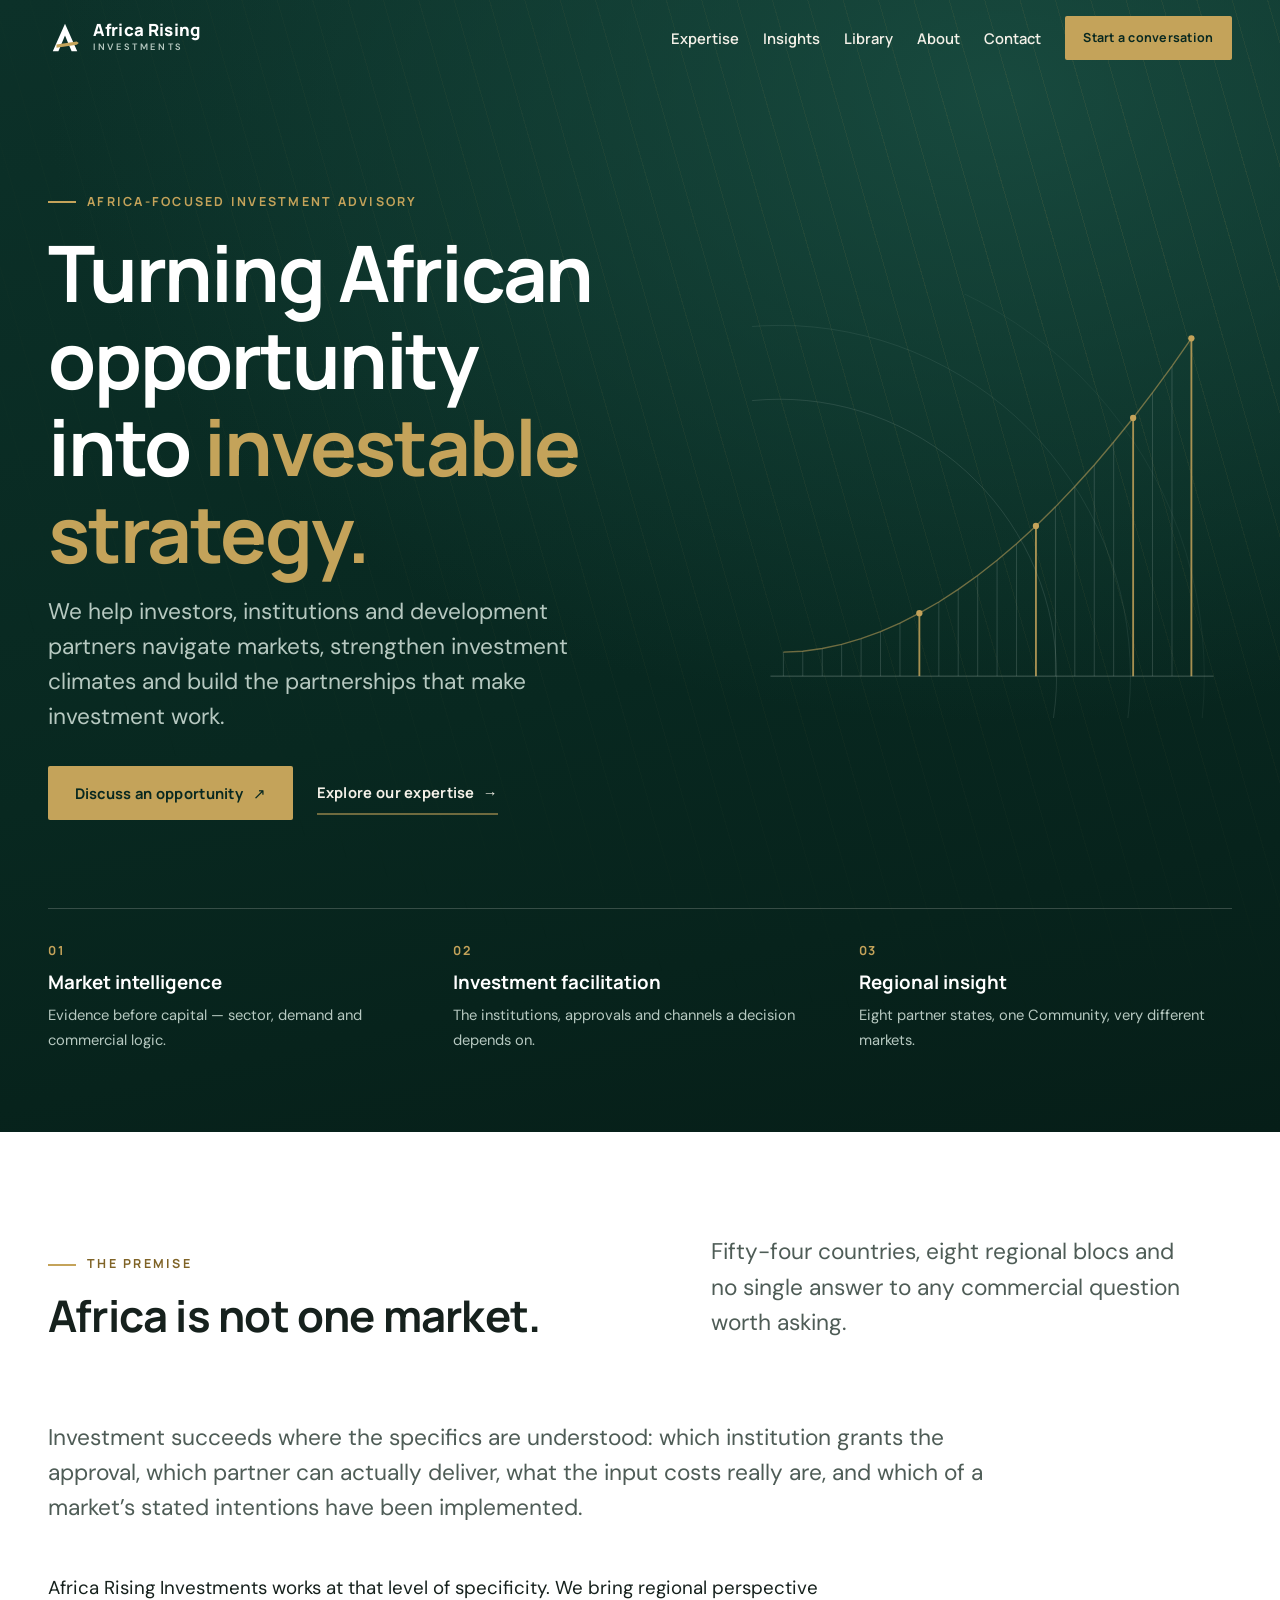
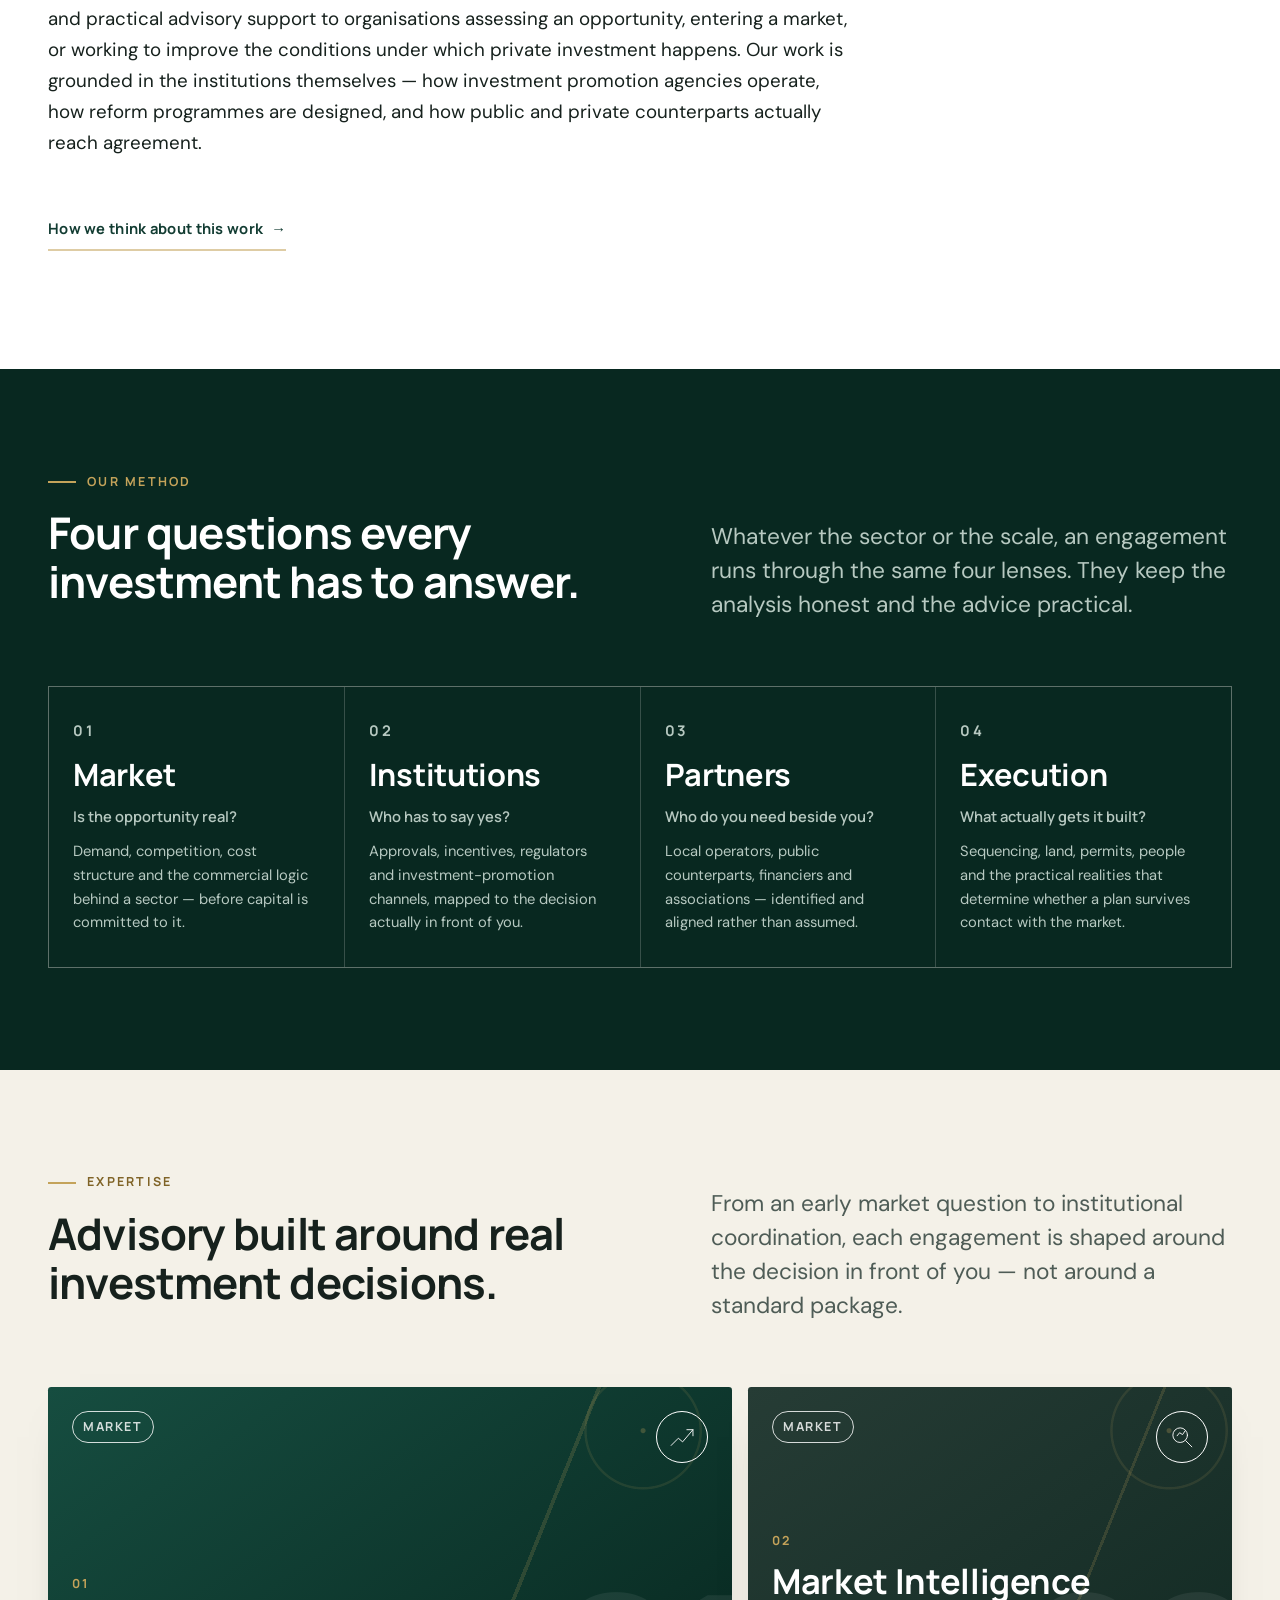
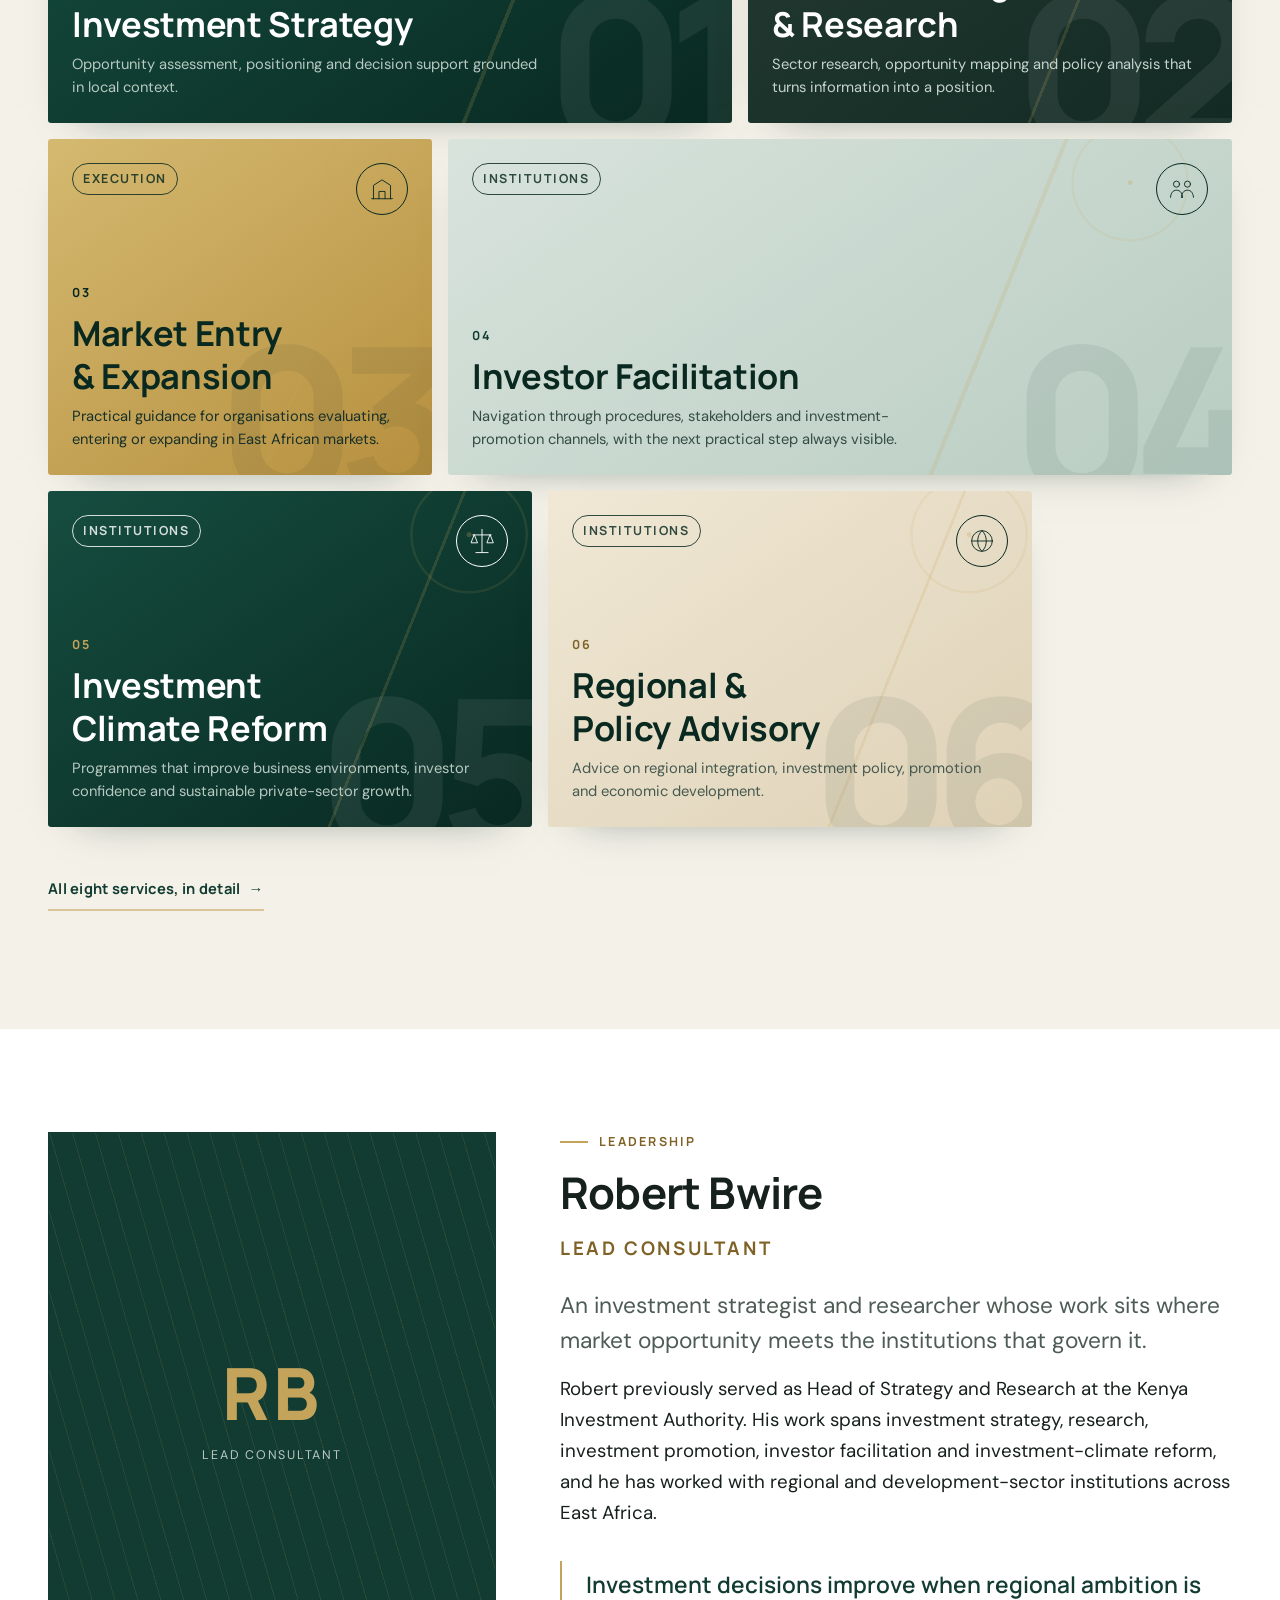
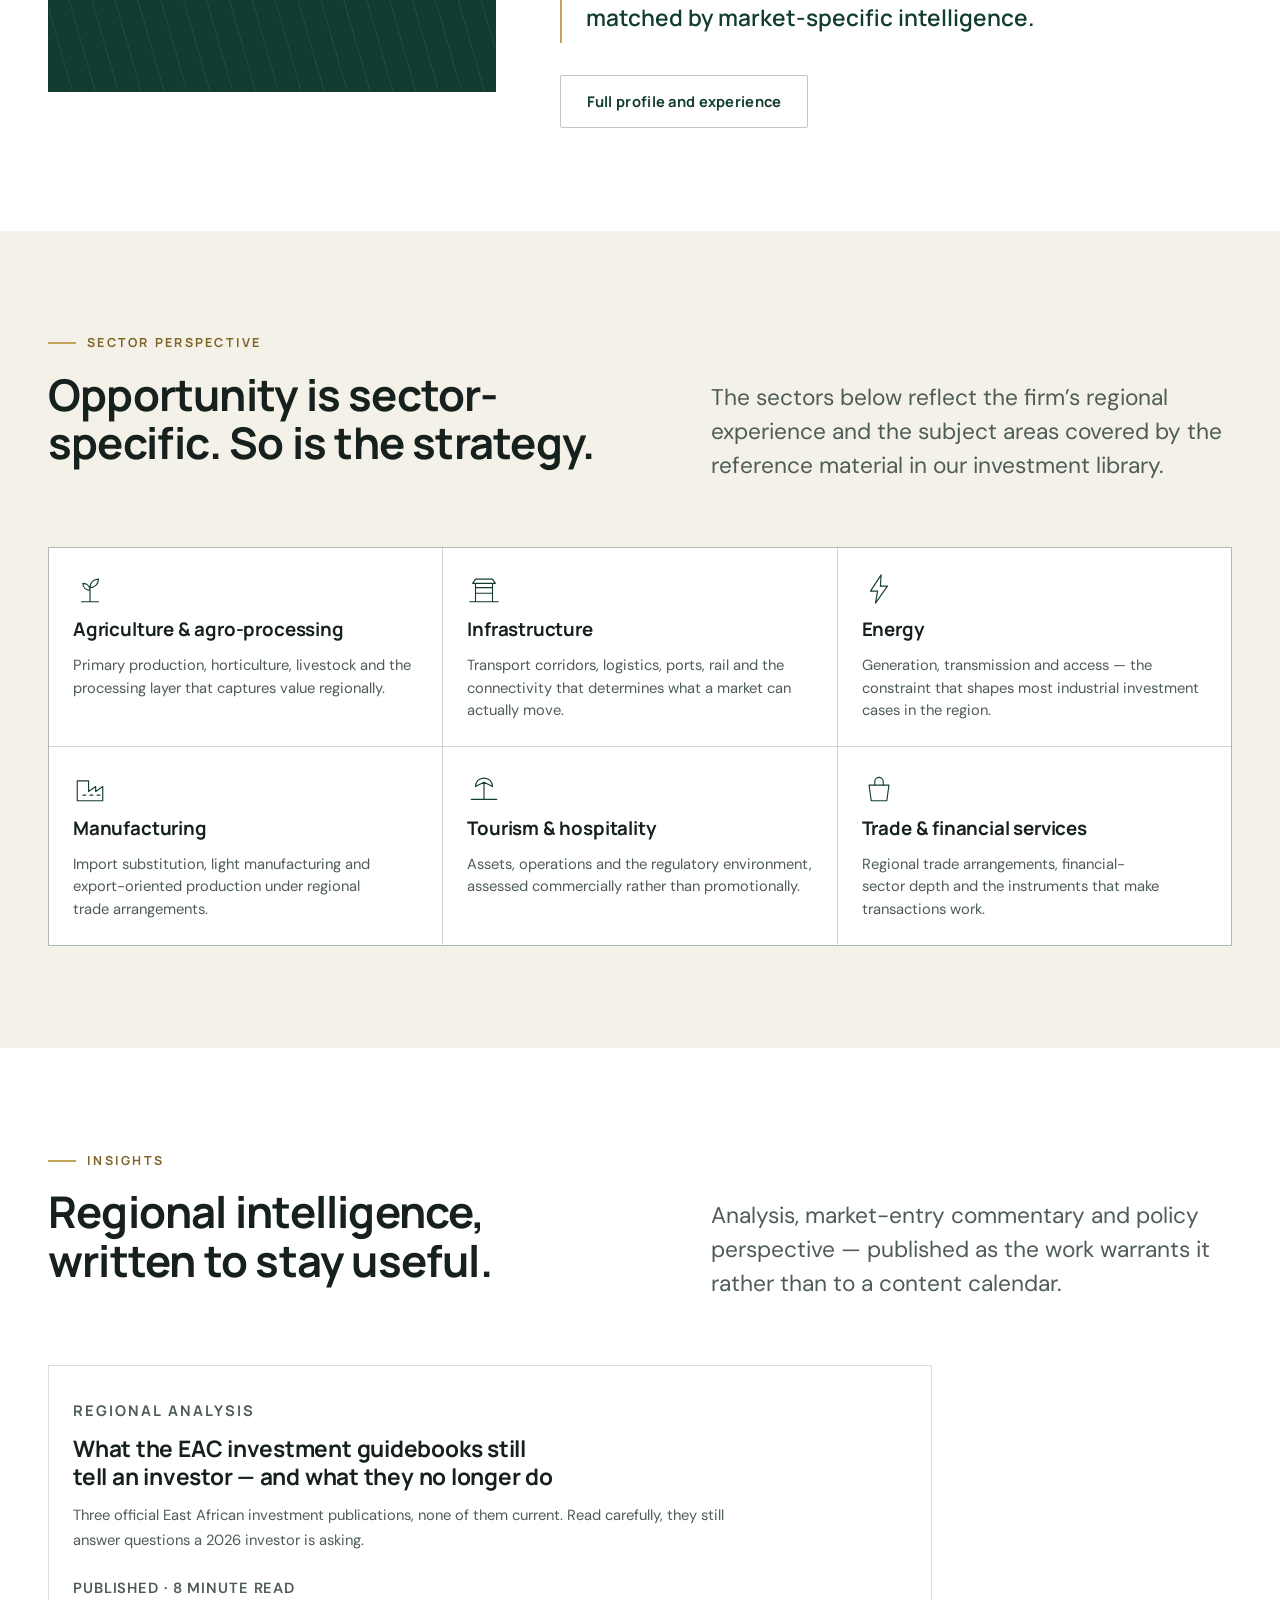
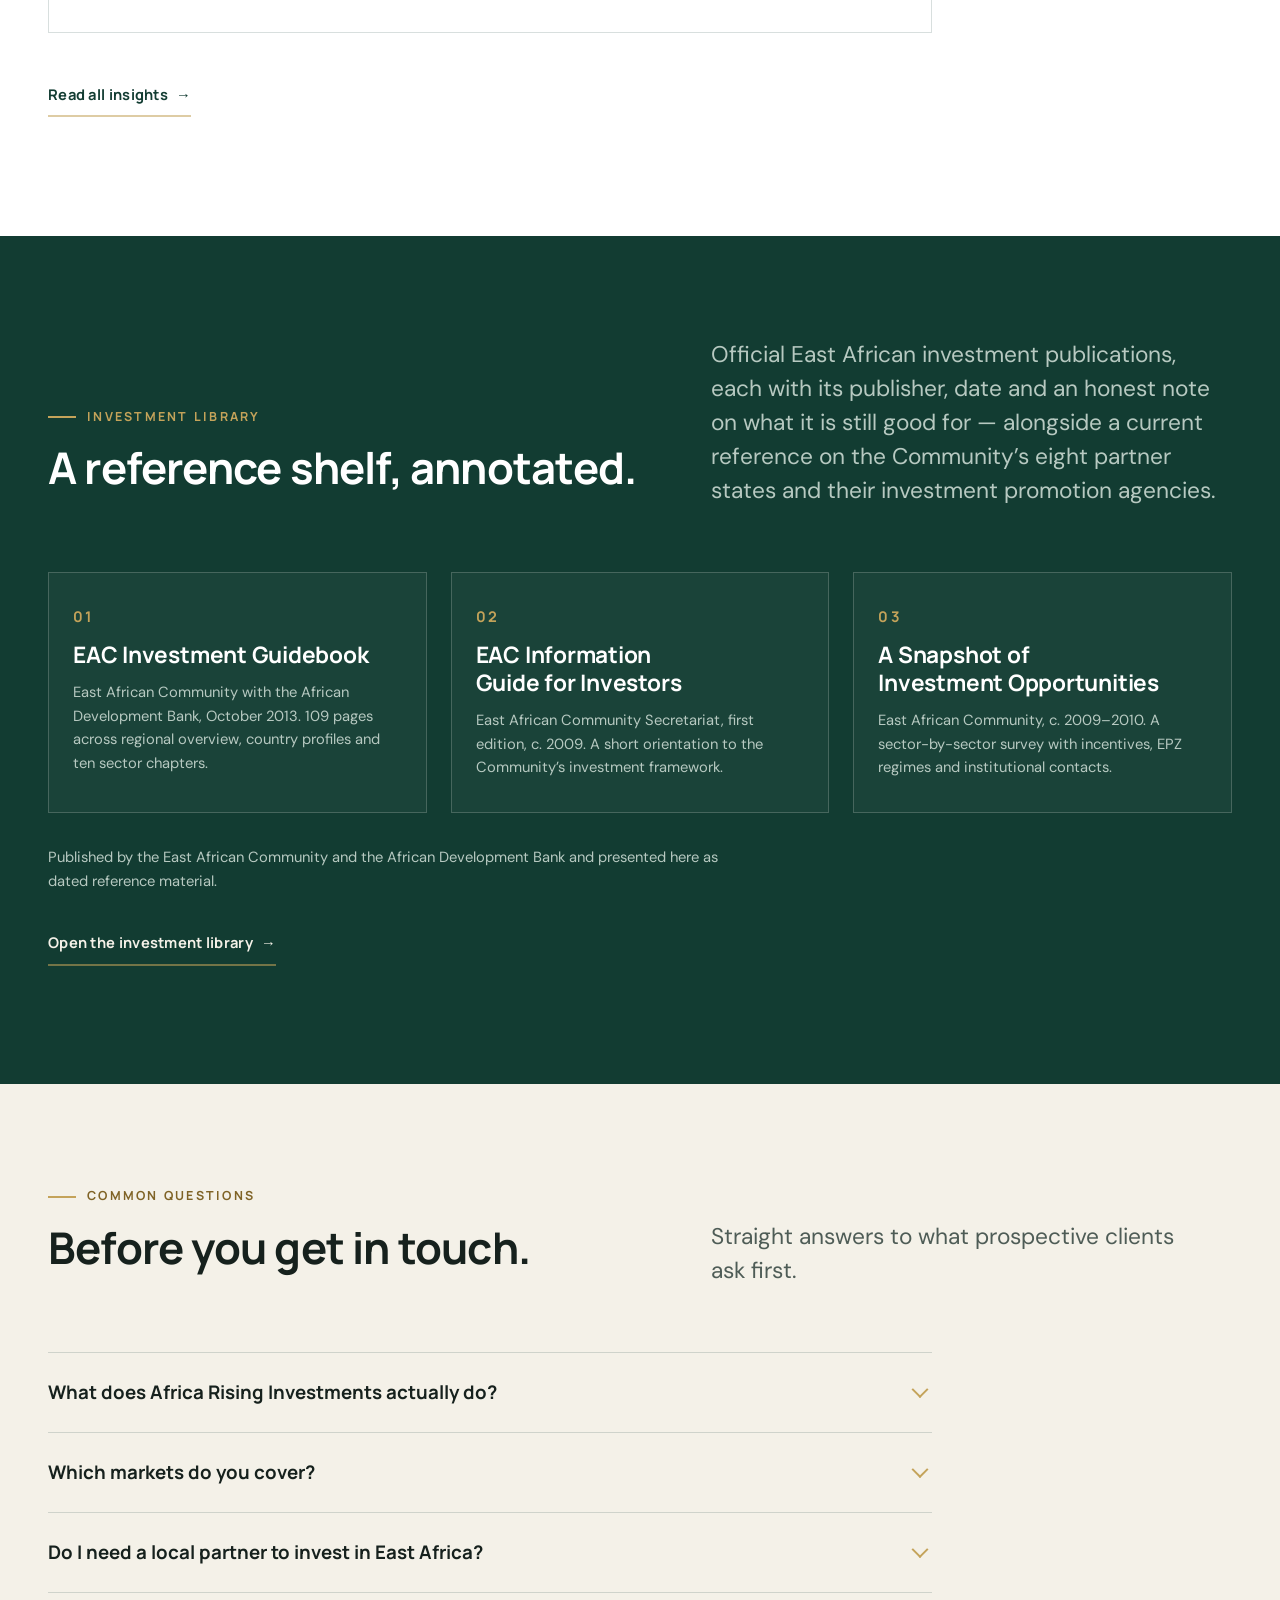
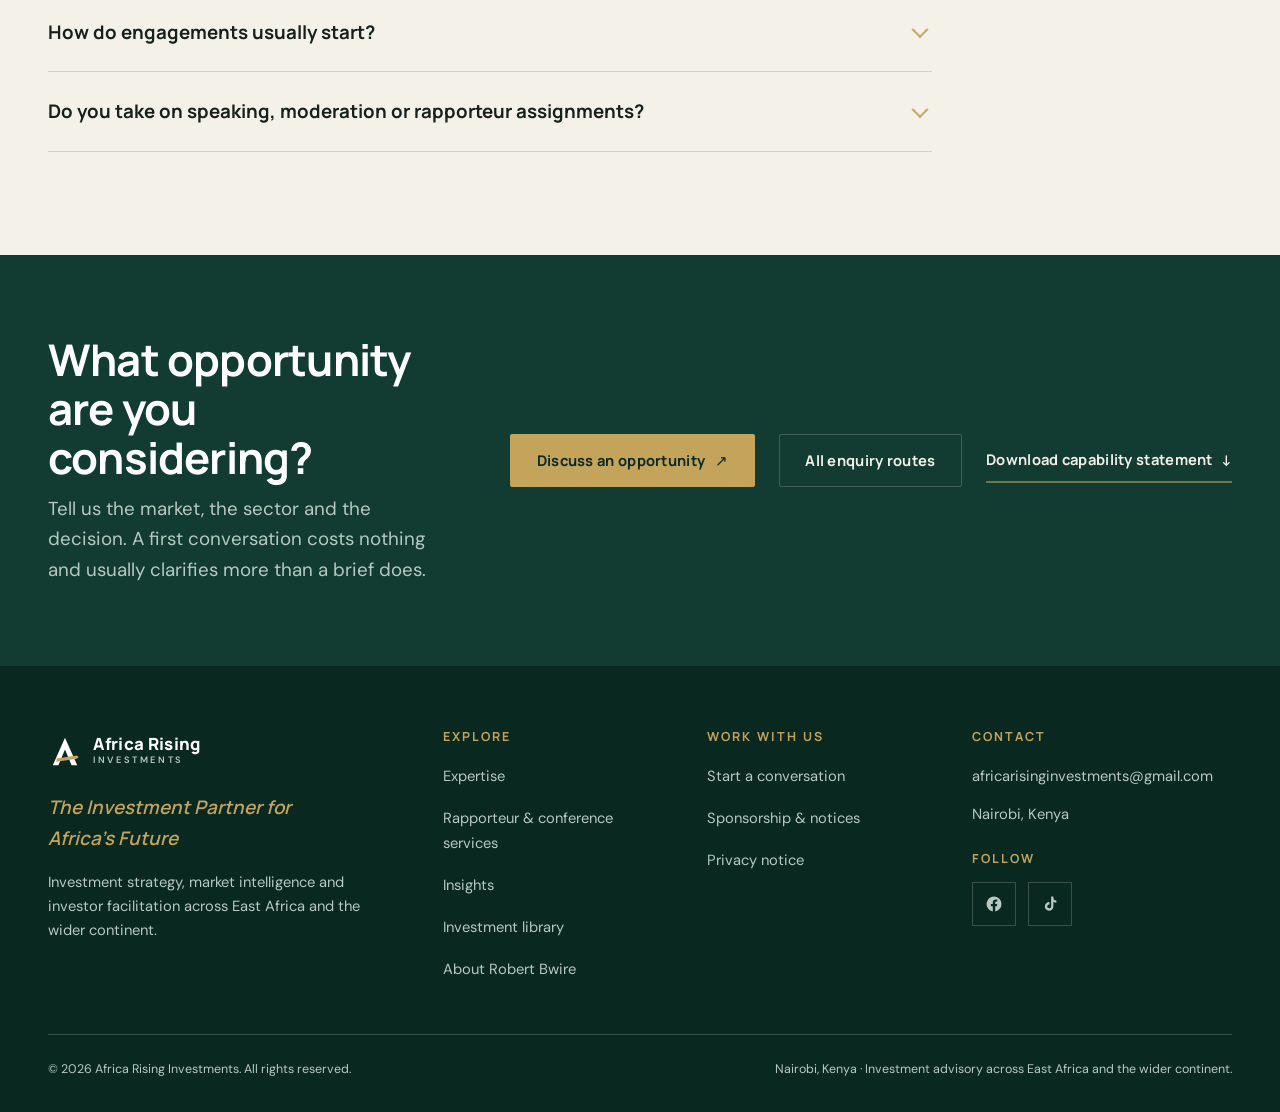
==== index.html @ 9e3f481f "Launch official site and redesign advisory section" ====
<!doctype html>
<html lang="en">
<head>
<meta charset="utf-8">
<meta name="viewport" content="width=device-width, initial-scale=1">
<title>Africa Rising Investments | Investment Advisory for African Markets</title>
<meta name="description" content="Africa-focused investment advisory. Investment strategy, market intelligence, market entry, investor facilitation and investment-climate reform across East Africa. Led by Robert Bwire.">
<meta name="theme-color" content="#082820">
<link rel="canonical" href="https://africarisingwebsite.github.io/Africarisingdesign/">
<meta property="og:site_name" content="Africa Rising Investments">
<meta property="og:type" content="website">
<meta property="og:title" content="Africa Rising Investments | Investment Advisory for African Markets">
<meta property="og:description" content="Africa-focused investment advisory. Investment strategy, market intelligence, market entry, investor facilitation and investment-climate reform across East Africa. Led by Robert Bwire.">
<meta property="og:url" content="https://africarisingwebsite.github.io/Africarisingdesign/">
<meta property="og:image" content="https://africarisingwebsite.github.io/Africarisingdesign/assets/img/og-share.png">
<meta property="og:image:width" content="1200">
<meta property="og:image:height" content="630">
<meta name="twitter:card" content="summary_large_image">
<link rel="icon" href="assets/logo/favicon.svg" type="image/svg+xml">
<link rel="apple-touch-icon" href="assets/img/apple-touch-icon.png">
<link rel="manifest" href="site.webmanifest">
<link rel="preload" as="font" type="font/woff2" href="assets/fonts/manrope-latin-800-normal.woff2" crossorigin>
<link rel="preload" as="font" type="font/woff2" href="assets/fonts/dm-sans-latin-400-normal.woff2" crossorigin>
<link rel="stylesheet" href="assets/css/fonts.css">
<link rel="stylesheet" href="assets/css/styles.css">
<script>document.documentElement.classList.add('js');</script>
<noscript><style>
/* Without JS the toggle cannot open the panel, so the nav becomes a plain list. */
@media (max-width:60em){
 .menu-toggle{display:none!important}
 .site-nav{position:static;width:auto;transform:none;visibility:visible;flex-direction:row;
  flex-wrap:wrap;justify-content:flex-start;gap:.5rem 1.25rem;padding:0 0 .75rem;background:none;overflow:visible}
 .site-nav__link{font-size:var(--step--1);padding-block:.5rem;border-bottom:0}
 .site-nav .btn{margin-top:0}
 .header-inner{flex-wrap:wrap}
}
.nav-scrim{display:none}
</style></noscript>
<script type="application/ld+json">{
  "@context": "https://schema.org",
  "@type": "Organization",
  "@id": "https://africarisingwebsite.github.io/Africarisingdesign/#organization",
  "name": "Africa Rising Investments",
  "alternateName": "Africa Rising",
  "slogan": "The Investment Partner for Africa's Future",
  "description": "Africa-focused investment advisory: strategy, market intelligence, market entry, investor facilitation and investment-climate reform across East Africa.",
  "url": "https://africarisingwebsite.github.io/Africarisingdesign/",
  "logo": "https://africarisingwebsite.github.io/Africarisingdesign/assets/logo/logo-horizontal.svg",
  "email": "africarisinginvestments@gmail.com",
  "areaServed": ["Kenya", "East African Community", "Africa"],
  "knowsAbout": ["Investment promotion", "Investment climate reform", "Market entry", "Regional integration", "Investor facilitation"],
  "sameAs": ["https://web.facebook.com/AfricaRisingInvestments", "https://www.tiktok.com/@africarisinginvesstments"]
}</script>
<script type="application/ld+json">{"@context":"https://schema.org","@type":"FAQPage","mainEntity":[{"@type":"Question","name":"What does Africa Rising Investments actually do?","acceptedAnswer":{"@type":"Answer","text":"We advise investors, companies, governments and development partners on African markets: assessing whether an opportunity is commercially real, mapping the institutions and approvals a decision depends on, identifying credible partners, and supporting the practical work of entering or expanding in a market. Engagements range from a single research question to a sustained advisory relationship."}},{"@type":"Question","name":"Which markets do you cover?","acceptedAnswer":{"@type":"Answer","text":"Our core depth is East Africa and the East African Community, which now spans eight partner states. We also work on continent-wide questions where regional comparison is the point &mdash; for example when an investor is choosing between East, West and Southern African entry routes."}},{"@type":"Question","name":"Do I need a local partner to invest in East Africa?","acceptedAnswer":{"@type":"Answer","text":"It depends on the market, the sector and the structure you choose; requirements differ across partner states and change over time. Rather than a general answer, we establish what applies to your specific case, which institutions administer it, and whether a partner is a legal requirement, a practical advantage, or neither."}},{"@type":"Question","name":"How do engagements usually start?","acceptedAnswer":{"@type":"Answer","text":"With a short conversation about the decision you are facing. That is normally enough to establish whether we can help, what shape the work would take and roughly what it involves. There is no charge for that first conversation."}},{"@type":"Question","name":"Do you take on speaking, moderation or rapporteur assignments?","acceptedAnswer":{"@type":"Answer","text":"Yes. Rapporteur and conference services are a distinct part of the practice, covering investment conferences, institutional meetings and stakeholder forums."}}]}</script>
</head>
<body>
<a class="skip-link" href="#main">Skip to main content</a>
<header class="site-header" data-header>
  <div class="header-bar">
  <div class="container header-inner">
    <a class="brand" href="" aria-label="Africa Rising Investments — home">
      <svg class="brand__mark" viewBox="0 0 64 64" aria-hidden="true" focusable="false"><path class="mark-a" d="M32 5 55 57H44.4L32 27.5 19.6 57H9Z"/><path class="mark-bar" fill="#C4A35A" d="M16 44 54 38.5 58 41.6 54 44.7 16 50.5Z"/></svg>
      <span class="brand__text"><span class="brand__word">Africa Rising</span><span class="brand__sub">Investments</span></span>
    </a>
    <button class="menu-toggle" type="button" aria-expanded="false" aria-controls="site-nav" data-menu-toggle>
      <span class="menu-toggle__bars" aria-hidden="true"><i></i><i></i><i></i></span>
      <span class="sr-only">Menu</span>
    </button>
    <nav class="site-nav" id="site-nav" aria-label="Primary" data-menu>
      <a class="site-nav__link" href="expertise/">Expertise</a>
      <a class="site-nav__link" href="insights/">Insights</a>
      <a class="site-nav__link" href="library/">Library</a>
      <a class="site-nav__link" href="about/">About</a>
      <a class="site-nav__link" href="contact/">Contact</a>
      <a class="btn btn--gold btn--sm" href="contact/">Start a conversation</a>
    </nav>
  </div>
  </div>
</header>
<div class="nav-scrim" data-scrim aria-hidden="true"></div>
<main id="main">
<section class="hero" aria-labelledby="hero-title">
  <div class="container">
    <div class="hero__grid">
      <div>
        <p class="eyebrow eyebrow--light">Africa-focused investment advisory</p>
        <h1 id="hero-title">Turning African opportunity into <em>investable strategy.</em></h1>
        <p class="hero__lede">We help investors, institutions and development partners navigate markets, strengthen investment climates and build the partnerships that make investment work.</p>
        <div class="actions hero__actions">
          <a class="btn btn--gold" href="mailto:africarisinginvestments@gmail.com?subject=Discuss%20an%20investment%20opportunity&body=Please%20tell%20us%20briefly%3A%20who%20you%20are%2C%20the%20market%20or%20sector%20you%20are%20looking%20at%2C%20and%20the%20decision%20you%20are%20facing.">Discuss an opportunity <span class="btn__arrow" aria-hidden="true">&#8599;</span></a>
          <a class="tlink tlink--light" href="#expertise">Explore our expertise <span aria-hidden="true">&rarr;</span></a>
        </div>
      </div>
      <div class="hero__figure"><svg class="hero__fig-svg" viewBox="0 0 520 460" role="presentation" aria-hidden="true" focusable="false" preserveAspectRatio="xMidYMid meet"><line x1="34.0" y1="414.0" x2="34.0" y2="388.0" stroke="#B7C9C1" stroke-opacity="0.22" stroke-width="1"/><line x1="55.0" y1="414.0" x2="55.0" y2="387.0" stroke="#B7C9C1" stroke-opacity="0.22" stroke-width="1"/><line x1="76.1" y1="414.0" x2="76.1" y2="384.1" stroke="#B7C9C1" stroke-opacity="0.22" stroke-width="1"/><line x1="97.1" y1="414.0" x2="97.1" y2="379.6" stroke="#B7C9C1" stroke-opacity="0.22" stroke-width="1"/><line x1="118.2" y1="414.0" x2="118.2" y2="373.4" stroke="#B7C9C1" stroke-opacity="0.22" stroke-width="1"/><line x1="139.2" y1="414.0" x2="139.2" y2="365.8" stroke="#B7C9C1" stroke-opacity="0.22" stroke-width="1"/><line x1="160.3" y1="414.0" x2="160.3" y2="356.5" stroke="#B7C9C1" stroke-opacity="0.22" stroke-width="1"/><line x1="181.3" y1="414.0" x2="181.3" y2="345.8" stroke="#C4A35A" stroke-opacity="0.85" stroke-width="2"/><circle cx="181.3" cy="345.8" r="3.4" fill="#C4A35A"/><line x1="202.4" y1="414.0" x2="202.4" y2="333.7" stroke="#B7C9C1" stroke-opacity="0.22" stroke-width="1"/><line x1="223.4" y1="414.0" x2="223.4" y2="320.0" stroke="#B7C9C1" stroke-opacity="0.22" stroke-width="1"/><line x1="244.5" y1="414.0" x2="244.5" y2="305.0" stroke="#B7C9C1" stroke-opacity="0.22" stroke-width="1"/><line x1="265.5" y1="414.0" x2="265.5" y2="288.5" stroke="#B7C9C1" stroke-opacity="0.22" stroke-width="1"/><line x1="286.6" y1="414.0" x2="286.6" y2="270.6" stroke="#B7C9C1" stroke-opacity="0.22" stroke-width="1"/><line x1="307.6" y1="414.0" x2="307.6" y2="251.3" stroke="#C4A35A" stroke-opacity="0.85" stroke-width="2"/><circle cx="307.6" cy="251.3" r="3.4" fill="#C4A35A"/><line x1="328.7" y1="414.0" x2="328.7" y2="230.6" stroke="#B7C9C1" stroke-opacity="0.22" stroke-width="1"/><line x1="349.7" y1="414.0" x2="349.7" y2="208.6" stroke="#B7C9C1" stroke-opacity="0.22" stroke-width="1"/><line x1="370.8" y1="414.0" x2="370.8" y2="185.2" stroke="#B7C9C1" stroke-opacity="0.22" stroke-width="1"/><line x1="391.8" y1="414.0" x2="391.8" y2="160.4" stroke="#B7C9C1" stroke-opacity="0.22" stroke-width="1"/><line x1="412.9" y1="414.0" x2="412.9" y2="134.3" stroke="#C4A35A" stroke-opacity="0.85" stroke-width="2"/><circle cx="412.9" cy="134.3" r="3.4" fill="#C4A35A"/><line x1="433.9" y1="414.0" x2="433.9" y2="106.9" stroke="#B7C9C1" stroke-opacity="0.22" stroke-width="1"/><line x1="455.0" y1="414.0" x2="455.0" y2="78.1" stroke="#B7C9C1" stroke-opacity="0.22" stroke-width="1"/><line x1="476.0" y1="414.0" x2="476.0" y2="48.0" stroke="#C4A35A" stroke-opacity="0.85" stroke-width="2"/><circle cx="476.0" cy="48.0" r="3.4" fill="#C4A35A"/><path d="M34.0 388.0 L55.0 387.0 L76.1 384.1 L97.1 379.6 L118.2 373.4 L139.2 365.8 L160.3 356.5 L181.3 345.8 L202.4 333.7 L223.4 320.0 L244.5 305.0 L265.5 288.5 L286.6 270.6 L307.6 251.3 L328.7 230.6 L349.7 208.6 L370.8 185.2 L391.8 160.4 L412.9 134.3 L433.9 106.9 L455.0 78.1 L476.0 48.0" fill="none" stroke="#C4A35A" stroke-opacity="0.55" stroke-width="1.5"/><line x1="20" y1="414" x2="500" y2="414" stroke="#B7C9C1" stroke-opacity="0.35" stroke-width="1"/><circle cx="30" cy="414" r="300" fill="none" stroke="#B7C9C1" stroke-opacity="0.16" stroke-width="1"/><circle cx="30" cy="414" r="380" fill="none" stroke="#B7C9C1" stroke-opacity="0.11" stroke-width="1"/><circle cx="30" cy="414" r="460" fill="none" stroke="#B7C9C1" stroke-opacity="0.07" stroke-width="1"/></svg></div>
    </div>
    <div class="hero__themes">
      <div class="hero__theme"><u>01</u><b>Market intelligence</b><i>Evidence before capital &mdash; sector, demand and commercial logic.</i></div>
      <div class="hero__theme"><u>02</u><b>Investment facilitation</b><i>The institutions, approvals and channels a decision depends on.</i></div>
      <div class="hero__theme"><u>03</u><b>Regional insight</b><i>Eight partner states, one Community, very different markets.</i></div>
    </div>
  </div>
</section>
<section class="section section--white" aria-labelledby="intro-title">
  <div class="container">
    <div class="section-head">
      <div>
        <p class="eyebrow">The premise</p>
        <h2 id="intro-title">Africa is not one market.</h2>
      </div>
      <div>
        <p class="lede">Fifty-four countries, eight regional blocs and no single answer to any commercial question worth asking.</p>
      </div>
    </div>
    <div style="display:grid;gap:2rem;">
      <p class="lede" style="max-width:62ch">Investment succeeds where the specifics are understood: which institution grants the approval, which partner can actually deliver, what the input costs really are, and which of a market&rsquo;s stated intentions have been implemented.</p>
      <p style="max-width:62ch">Africa Rising Investments works at that level of specificity. We bring regional perspective and practical advisory support to organisations assessing an opportunity, entering a market, or working to improve the conditions under which private investment happens. Our work is grounded in the institutions themselves &mdash; how investment promotion agencies operate, how reform programmes are designed, and how public and private counterparts actually reach agreement.</p>
      <p><a class="tlink" href="about/">How we think about this work <span aria-hidden="true">&rarr;</span></a></p>
    </div>
  </div>
</section>
<section class="section section--dark" aria-labelledby="lenses-title">
  <div class="container">
    <div class="section-head section-head--light">
      <div>
        <p class="eyebrow">Our method</p>
        <h2 id="lenses-title">Four questions every investment has to answer.</h2>
      </div>
      <p class="section-head__lede">Whatever the sector or the scale, an engagement runs through the same four lenses. They keep the analysis honest and the advice practical.</p>
    </div>
    <div class="lenses"><article class="lens reveal"><p class="lens__num">01</p><h3>Market</h3><p class="lens__q">Is the opportunity real?</p><p>Demand, competition, cost structure and the commercial logic behind a sector — before capital is committed to it.</p></article><article class="lens reveal"><p class="lens__num">02</p><h3>Institutions</h3><p class="lens__q">Who has to say yes?</p><p>Approvals, incentives, regulators and investment-promotion channels, mapped to the decision actually in front of you.</p></article><article class="lens reveal"><p class="lens__num">03</p><h3>Partners</h3><p class="lens__q">Who do you need beside you?</p><p>Local operators, public counterparts, financiers and associations — identified and aligned rather than assumed.</p></article><article class="lens reveal"><p class="lens__num">04</p><h3>Execution</h3><p class="lens__q">What actually gets it built?</p><p>Sequencing, land, permits, people and the practical realities that determine whether a plan survives contact with the market.</p></article></div>
  </div>
</section>
<section class="section section--ivory" id="expertise" aria-labelledby="expertise-title">
  <div class="container">
    <div class="section-head">
      <div>
        <p class="eyebrow">Expertise</p>
        <h2 id="expertise-title">Advisory built around real investment decisions.</h2>
      </div>
      <p class="section-head__lede">From an early market question to institutional coordination, each engagement is shaped around the decision in front of you &mdash; not around a standard package.</p>
    </div>
    <div class="advisory-map">
      <article class="advisory-tile advisory-tile--wide advisory-tile--forest reveal" data-number="01">
        <a href="expertise/#lens-market">
          <span class="advisory-tile__top"><span class="advisory-tile__tag">Market</span><svg viewBox="0 0 48 48" aria-hidden="true" focusable="false"><path d="M6 38 18 26l7 6L42 12M32 12h10v10"/></svg></span>
          <span class="advisory-tile__body"><span class="advisory-tile__num">01</span><h3>Investment Strategy</h3><p>Opportunity assessment, positioning and decision support grounded in local context.</p></span>
          <span class="advisory-tile__arrow" aria-hidden="true">&nearr;</span>
        </a>
      </article>
      <article class="advisory-tile advisory-tile--ink reveal" data-number="02">
        <a href="expertise/#lens-market">
          <span class="advisory-tile__top"><span class="advisory-tile__tag">Market</span><svg viewBox="0 0 48 48" aria-hidden="true" focusable="false"><circle cx="21" cy="21" r="12"/><path d="m30 30 11 11M16 22l4-5 5 3 4-6"/></svg></span>
          <span class="advisory-tile__body"><span class="advisory-tile__num">02</span><h3>Market Intelligence &amp; Research</h3><p>Sector research, opportunity mapping and policy analysis that turns information into a position.</p></span>
          <span class="advisory-tile__arrow" aria-hidden="true">&nearr;</span>
        </a>
      </article>
      <article class="advisory-tile advisory-tile--gold reveal" data-number="03">
        <a href="expertise/#lens-execution">
          <span class="advisory-tile__top"><span class="advisory-tile__tag">Execution</span><svg viewBox="0 0 48 48" aria-hidden="true" focusable="false"><path d="M6 40h36M10 40V18l14-9 14 9v22M19 40V28h10v12"/></svg></span>
          <span class="advisory-tile__body"><span class="advisory-tile__num">03</span><h3>Market Entry &amp; Expansion</h3><p>Practical guidance for organisations evaluating, entering or expanding in East African markets.</p></span>
          <span class="advisory-tile__arrow" aria-hidden="true">&nearr;</span>
        </a>
      </article>
      <article class="advisory-tile advisory-tile--wide advisory-tile--sage reveal" data-number="04">
        <a href="expertise/#lens-institutions">
          <span class="advisory-tile__top"><span class="advisory-tile__tag">Institutions</span><svg viewBox="0 0 48 48" aria-hidden="true" focusable="false"><circle cx="15" cy="16" r="5"/><circle cx="33" cy="16" r="5"/><path d="M5 38c1-8 4-12 10-12s9 4 10 12M23 38c1-8 4-12 10-12s9 4 10 12"/></svg></span>
          <span class="advisory-tile__body"><span class="advisory-tile__num">04</span><h3>Investor Facilitation</h3><p>Navigation through procedures, stakeholders and investment-promotion channels, with the next practical step always visible.</p></span>
          <span class="advisory-tile__arrow" aria-hidden="true">&nearr;</span>
        </a>
      </article>
      <article class="advisory-tile advisory-tile--forest reveal" data-number="05">
        <a href="expertise/#lens-institutions">
          <span class="advisory-tile__top"><span class="advisory-tile__tag">Institutions</span><svg viewBox="0 0 48 48" aria-hidden="true" focusable="false"><path d="M24 5v38M9 14h30M11 14 6 27h10zm26 0-5 13h10zM14 43h20"/></svg></span>
          <span class="advisory-tile__body"><span class="advisory-tile__num">05</span><h3>Investment Climate Reform</h3><p>Programmes that improve business environments, investor confidence and sustainable private-sector growth.</p></span>
          <span class="advisory-tile__arrow" aria-hidden="true">&nearr;</span>
        </a>
      </article>
      <article class="advisory-tile advisory-tile--sand reveal" data-number="06">
        <a href="expertise/#lens-institutions">
          <span class="advisory-tile__top"><span class="advisory-tile__tag">Institutions</span><svg viewBox="0 0 48 48" aria-hidden="true" focusable="false"><circle cx="24" cy="24" r="17"/><path d="M7 24h34M24 7c5 5 7 10 7 17s-2 12-7 17c-5-5-7-10-7-17s2-12 7-17"/></svg></span>
          <span class="advisory-tile__body"><span class="advisory-tile__num">06</span><h3>Regional &amp; Policy Advisory</h3><p>Advice on regional integration, investment policy, promotion and economic development.</p></span>
          <span class="advisory-tile__arrow" aria-hidden="true">&nearr;</span>
        </a>
      </article>
    </div>
    <p style="margin-top:2.5rem"><a class="tlink" href="expertise/">All eight services, in detail <span aria-hidden="true">&rarr;</span></a></p>
  </div>
</section>
<section class="section section--white" aria-labelledby="lead-title">
  <div class="container">
    <div class="leadership">
      <div class="portrait reveal" role="img" aria-label="Robert Bwire, Lead Consultant">
        <span class="portrait__monogram" aria-hidden="true">RB</span>
        <p>Lead Consultant</p>
      </div>
      <div>
        <p class="eyebrow">Leadership</p>
        <h2 id="lead-title">Robert Bwire</h2>
        <p class="role">Lead Consultant</p>
        <p class="lede">An investment strategist and researcher whose work sits where market opportunity meets the institutions that govern it.</p>
        <p>Robert previously served as Head of Strategy and Research at the Kenya Investment Authority. His work spans investment strategy, research, investment promotion, investor facilitation and investment-climate reform, and he has worked with regional and development-sector institutions across East Africa.</p>
        <blockquote class="pullquote">Investment decisions improve when regional ambition is matched by market-specific intelligence.</blockquote>
        <div class="actions">
          <a class="btn btn--ghost" href="about/">Full profile and experience</a>
        </div>
      </div>
    </div>
  </div>
</section>
<section class="section section--ivory" aria-labelledby="sectors-title">
  <div class="container">
    <div class="section-head">
      <div>
        <p class="eyebrow">Sector perspective</p>
        <h2 id="sectors-title">Opportunity is sector-specific. So is the strategy.</h2>
      </div>
      <p class="section-head__lede">The sectors below reflect the firm&rsquo;s regional experience and the subject areas covered by the reference material in our investment library.</p>
    </div>
    <div class="sectors"><article class="sector"><svg class="sector__icon" viewBox="0 0 48 48" aria-hidden="true" focusable="false"><path d="M24 42V22M24 22c0-7 5-12 12-12 0 7-5 12-12 12M24 26c0-6-4-10-10-10 0 6 4 10 10 10M12 42h24"/></svg><h3>Agriculture &amp; agro-processing</h3><p>Primary production, horticulture, livestock and the processing layer that captures value regionally.</p></article><article class="sector"><svg class="sector__icon" viewBox="0 0 48 48" aria-hidden="true" focusable="false"><path d="M4 42h40M12 42V16M36 42V16M12 22h24M12 30h24M8 16h32l-4-6H12z"/></svg><h3>Infrastructure</h3><p>Transport corridors, logistics, ports, rail and the connectivity that determines what a market can actually move.</p></article><article class="sector"><svg class="sector__icon" viewBox="0 0 48 48" aria-hidden="true" focusable="false"><path d="M27 4 12 27h10l-3 17 17-24H26z"/></svg><h3>Energy</h3><p>Generation, transmission and access — the constraint that shapes most industrial investment cases in the region.</p></article><article class="sector"><svg class="sector__icon" viewBox="0 0 48 48" aria-hidden="true" focusable="false"><path d="M6 42h36V22l-10 7v-7l-10 7V14H6z"/><path d="M14 34h4M24 34h4M34 34h4"/></svg><h3>Manufacturing</h3><p>Import substitution, light manufacturing and export-oriented production under regional trade arrangements.</p></article><article class="sector"><svg class="sector__icon" viewBox="0 0 48 48" aria-hidden="true" focusable="false"><path d="M6 40h36M24 40V16M24 16 12 22c0-7 5-12 12-12s12 5 12 12z"/></svg><h3>Tourism &amp; hospitality</h3><p>Assets, operations and the regulatory environment, assessed commercially rather than promotionally.</p></article><article class="sector"><svg class="sector__icon" viewBox="0 0 48 48" aria-hidden="true" focusable="false"><path d="M10 20h28l-3 22H13z"/><path d="M18 20v-5a6 6 0 0 1 12 0v5"/></svg><h3>Trade &amp; financial services</h3><p>Regional trade arrangements, financial-sector depth and the instruments that make transactions work.</p></article></div>
  </div>
</section>
<section class="section section--white" aria-labelledby="insights-title">
  <div class="container">
    <div class="section-head">
      <div>
        <p class="eyebrow">Insights</p>
        <h2 id="insights-title">Regional intelligence, written to stay useful.</h2>
      </div>
      <p class="section-head__lede">Analysis, market-entry commentary and policy perspective &mdash; published as the work warrants it rather than to a content calendar.</p>
    </div>
    <div class="grid" style="max-width:var(--measure)">
      <article class="post reveal">
        <p class="post__kicker">Regional analysis</p>
        <h3><a href="insights/eac-guidebooks-what-still-holds/">What the EAC investment guidebooks still tell an investor &mdash; and what they no longer do</a></h3>
        <p>Three official East African investment publications, none of them current. Read carefully, they still answer questions a 2026 investor is asking.</p>
        <p class="post__meta">Published &middot; 8 minute read</p>
      </article>
    </div>
    <p style="margin-top:2.5rem"><a class="tlink" href="insights/">Read all insights <span aria-hidden="true">&rarr;</span></a></p>
  </div>
</section>
<section class="section section--forest" aria-labelledby="lib-title">
  <div class="container">
    <div class="section-head section-head--light">
      <div>
        <p class="eyebrow">Investment library</p>
        <h2 id="lib-title">A reference shelf, annotated.</h2>
      </div>
      <p class="section-head__lede">Official East African investment publications, each with its publisher, date and an honest note on what it is still good for &mdash; alongside a current reference on the Community&rsquo;s eight partner states and their investment promotion agencies.</p>
    </div>
    <div class="grid grid--3">
      <article class="card card--dark"><p class="card__index">01</p><h3>EAC Investment Guidebook</h3><p>East African Community with the African Development Bank, October 2013. 109 pages across regional overview, country profiles and ten sector chapters.</p></article>
      <article class="card card--dark"><p class="card__index">02</p><h3>EAC Information Guide for Investors</h3><p>East African Community Secretariat, first edition, c.&nbsp;2009. A short orientation to the Community&rsquo;s investment framework.</p></article>
      <article class="card card--dark"><p class="card__index">03</p><h3>A Snapshot of Investment Opportunities</h3><p>East African Community, c.&nbsp;2009&ndash;2010. A sector-by-sector survey with incentives, EPZ regimes and institutional contacts.</p></article>
    </div>
    <p class="small" style="margin-top:2rem;color:var(--sage)">Published by the East African Community and the African Development Bank and presented here as dated reference material.</p>
    <p style="margin-top:1.75rem"><a class="tlink tlink--light" href="library/">Open the investment library <span aria-hidden="true">&rarr;</span></a></p>
  </div>
</section>
<section class="section section--ivory" aria-labelledby="faq-title">
  <div class="container">
    <div class="section-head">
      <div>
        <p class="eyebrow">Common questions</p>
        <h2 id="faq-title">Before you get in touch.</h2>
      </div>
      <p class="section-head__lede">Straight answers to what prospective clients ask first.</p>
    </div>
    <div class="faq"><details><summary>What does Africa Rising Investments actually do?</summary><div><p>We advise investors, companies, governments and development partners on African markets: assessing whether an opportunity is commercially real, mapping the institutions and approvals a decision depends on, identifying credible partners, and supporting the practical work of entering or expanding in a market. Engagements range from a single research question to a sustained advisory relationship.</p></div></details><details><summary>Which markets do you cover?</summary><div><p>Our core depth is East Africa and the East African Community, which now spans eight partner states. We also work on continent-wide questions where regional comparison is the point &mdash; for example when an investor is choosing between East, West and Southern African entry routes.</p></div></details><details><summary>Do I need a local partner to invest in East Africa?</summary><div><p>It depends on the market, the sector and the structure you choose; requirements differ across partner states and change over time. Rather than a general answer, we establish what applies to your specific case, which institutions administer it, and whether a partner is a legal requirement, a practical advantage, or neither.</p></div></details><details><summary>How do engagements usually start?</summary><div><p>With a short conversation about the decision you are facing. That is normally enough to establish whether we can help, what shape the work would take and roughly what it involves. There is no charge for that first conversation.</p></div></details><details><summary>Do you take on speaking, moderation or rapporteur assignments?</summary><div><p>Yes. Rapporteur and conference services are a distinct part of the practice, covering investment conferences, institutional meetings and stakeholder forums.</p></div></details></div>
  </div>
</section>
<section class="cta-band">
  <div class="container cta-band__inner">
    <div>
      <h2>What opportunity are you considering?</h2>
      <p>Tell us the market, the sector and the decision. A first conversation costs nothing and usually clarifies more than a brief does.</p>
    </div>
    <div class="actions">
      <a class="btn btn--gold" href="mailto:africarisinginvestments@gmail.com?subject=Investment%20enquiry">Discuss an opportunity <span class="btn__arrow" aria-hidden="true">&#8599;</span></a>
      <a class="btn btn--ghost-light" href="contact/">All enquiry routes</a>
      <a class="tlink tlink--light" href="assets/publications/africa-rising-investments-capability-statement.pdf">Download capability statement <span aria-hidden="true">&darr;</span></a>
    </div>
  </div>
</section>
</main>
<footer class="site-footer">
  <div class="container">
    <div class="footer-grid">
      <div>
        <a class="brand" href="" aria-label="Africa Rising Investments — home">
          <svg class="brand__mark" viewBox="0 0 64 64" aria-hidden="true" focusable="false"><path class="mark-a" d="M32 5 55 57H44.4L32 27.5 19.6 57H9Z"/><path class="mark-bar" fill="#C4A35A" d="M16 44 54 38.5 58 41.6 54 44.7 16 50.5Z"/></svg>
          <span class="brand__text"><span class="brand__word">Africa Rising</span><span class="brand__sub">Investments</span></span>
        </a>
        <p class="footer-slogan">The Investment Partner for Africa&rsquo;s Future</p>
        <p class="small">Investment strategy, market intelligence and investor facilitation across East Africa and the wider continent.</p>
      </div>
      <nav aria-labelledby="f-explore">
        <h2 id="f-explore">Explore</h2>
        <ul>
          <li><a href="expertise/">Expertise</a></li>
          <li><a href="expertise/rapporteur/">Rapporteur &amp; conference services</a></li>
          <li><a href="insights/">Insights</a></li>
          <li><a href="library/">Investment library</a></li>
          <li><a href="about/">About Robert Bwire</a></li>
        </ul>
      </nav>
      <nav aria-labelledby="f-work">
        <h2 id="f-work">Work with us</h2>
        <ul>
          <li><a href="contact/">Start a conversation</a></li>
          <li><a href="partner/">Sponsorship &amp; notices</a></li>
          <li><a href="privacy/">Privacy notice</a></li>
        </ul>
      </nav>
      <div>
        <h2 id="f-contact">Contact</h2>
        <ul>
          <li><a href="mailto:africarisinginvestments@gmail.com">africarisinginvestments@gmail.com</a></li>
          <li><span class="small">Nairobi, Kenya</span></li>
        </ul>
        <h3 style="margin-top:1.5rem">Follow</h3>
        <ul class="social">
  <li><a href="https://web.facebook.com/AfricaRisingInvestments" rel="noopener"><span class="sr-only">Africa Rising Investments on Facebook</span>
    <svg viewBox="0 0 24 24" aria-hidden="true"><path d="M22 12a10 10 0 1 0-11.6 9.9v-7h-2.5V12h2.5V9.8c0-2.5 1.5-3.9 3.8-3.9 1.1 0 2.2.2 2.2.2v2.4h-1.2c-1.2 0-1.6.8-1.6 1.6V12h2.7l-.4 2.9h-2.3v7A10 10 0 0 0 22 12"/></svg></a></li>
  <li><a href="https://www.tiktok.com/@africarisinginvesstments" rel="noopener"><span class="sr-only">Africa Rising Investments on TikTok</span>
    <svg viewBox="0 0 24 24" aria-hidden="true"><path d="M16.5 2h-3v13.2a2.6 2.6 0 1 1-2.2-2.6V9.5a5.7 5.7 0 1 0 5.2 5.7V9.1a6.8 6.8 0 0 0 4 1.3V7.3a3.9 3.9 0 0 1-4-4z"/></svg></a></li>
</ul>
      </div>
    </div>
    <div class="footer-bottom">
      <p style="margin:0">&copy; <span data-year>2026</span> Africa Rising Investments. All rights reserved.</p>
      <p style="margin:0">Nairobi, Kenya &middot; Investment advisory across East Africa and the wider continent.</p>
    </div>
  </div>
</footer>
<script src="assets/js/site.js" defer></script>
</body>
</html>
---- assets/css/fonts.css ----
/* Self-hosted webfonts (SIL Open Font License).
   Self-hosting removes a third-party request, survives networks that block
   Google Fonts, and keeps no personal data leaving the visitor's browser. */
@font-face{font-family:"Manrope";src:url("../fonts/manrope-latin-600-normal.woff2") format("woff2");font-weight:600;font-style:normal;font-display:swap;}
@font-face{font-family:"Manrope";src:url("../fonts/manrope-latin-700-normal.woff2") format("woff2");font-weight:700;font-style:normal;font-display:swap;}
@font-face{font-family:"Manrope";src:url("../fonts/manrope-latin-800-normal.woff2") format("woff2");font-weight:800;font-style:normal;font-display:swap;}
@font-face{font-family:"DM Sans";src:url("../fonts/dm-sans-latin-400-normal.woff2") format("woff2");font-weight:400;font-style:normal;font-display:swap;}
@font-face{font-family:"DM Sans";src:url("../fonts/dm-sans-latin-500-normal.woff2") format("woff2");font-weight:500;font-style:normal;font-display:swap;}
@font-face{font-family:"DM Sans";src:url("../fonts/dm-sans-latin-600-normal.woff2") format("woff2");font-weight:600;font-style:normal;font-display:swap;}
---- assets/css/styles.css ----
/* ==========================================================================
   Africa Rising Investments — design system
   Contrast-verified tokens. Gold is an accent, never body text on light.
   ========================================================================== */

/* ---------- 1. Tokens ---------- */
:root {
  /* Brand */
  --forest:        #123C32;
  --forest-deep:   #082820;
  --forest-mid:    #1A4E42;
  --ivory:         #F4F1E8;
  --ivory-warm:    #FAF8F2;
  --gold:          #C4A35A;   /* decorative only on light grounds */
  --gold-ink:      #7F6326;   /* 5.0:1 on ivory — safe for small text */
  --charcoal:      #16211D;
  --slate:         #4E5C56;   /* 6.2:1 on ivory */
  --sage:          #B7C9C1;   /* 7.1:1 on forest */
  --white:         #FFFFFF;

  /* Lines */
  --rule:          color-mix(in srgb, var(--forest) 16%, transparent);
  --rule-strong:   color-mix(in srgb, var(--forest) 28%, transparent);
  --rule-light:    color-mix(in srgb, var(--ivory) 20%, transparent);
  --rule-gold:     color-mix(in srgb, var(--gold) 55%, transparent);

  /* Type */
  --font-display: "Manrope", "Segoe UI", -apple-system, BlinkMacSystemFont, "Helvetica Neue", Arial, sans-serif;
  --font-body:    "DM Sans", "Segoe UI", -apple-system, BlinkMacSystemFont, "Helvetica Neue", Arial, sans-serif;

  --step--2: clamp(0.72rem, 0.70rem + 0.10vw, 0.78rem);
  --step--1: clamp(0.84rem, 0.81rem + 0.14vw, 0.92rem);
  --step-0:  clamp(1.0625rem, 1.035rem + 0.17vw, 1.1875rem);
  --step-1:  clamp(1.20rem, 1.13rem + 0.36vw, 1.44rem);
  --step-2:  clamp(1.45rem, 1.28rem + 0.80vw, 2.00rem);
  --step-3:  clamp(1.80rem, 1.45rem + 1.60vw, 2.80rem);
  --step-4:  clamp(2.25rem, 1.65rem + 2.70vw, 3.90rem);
  --step-5:  clamp(2.60rem, 1.75rem + 3.90vw, 4.90rem);

  /* Space — 4px base */
  --s-1: 0.25rem;  --s-2: 0.5rem;   --s-3: 0.75rem;  --s-4: 1rem;
  --s-5: 1.5rem;   --s-6: 2rem;     --s-7: 3rem;     --s-8: 4rem;
  --s-9: 5.5rem;   --s-10: 7.5rem;

  --container: 74rem;
  --measure: 68ch;
  --radius: 2px;

  --ease: cubic-bezier(0.22, 0.61, 0.36, 1);
  --dur: 260ms;

  --z-header: 100;
  --z-nav: 90;
  --z-skip: 200;

  color-scheme: light;
}

/* ---------- 2. Reset ---------- */
*, *::before, *::after { box-sizing: border-box; }
html { -webkit-text-size-adjust: 100%; scroll-behavior: smooth; }
@media (prefers-reduced-motion: reduce) { html { scroll-behavior: auto; } }

body {
  margin: 0;
  background: var(--ivory-warm);
  color: var(--charcoal);
  font-family: var(--font-body);
  font-size: var(--step-0);
  line-height: 1.65;
  font-synthesis-weight: none;
  -webkit-font-smoothing: antialiased;
  overflow-x: hidden;
}
body.is-locked { overflow: hidden; }

img, svg, video { max-width: 100%; height: auto; display: block; }
h1, h2, h3, h4 { font-family: var(--font-display); font-weight: 700; line-height: 1.12;
  letter-spacing: -0.018em; margin: 0 0 var(--s-4); text-wrap: balance; }
h1 { font-size: var(--step-4); }
h2 { font-size: var(--step-3); }
h3 { font-size: var(--step-1); line-height: 1.25; letter-spacing: -0.01em; }
h4 { font-size: var(--step-0); letter-spacing: 0; }
p  { margin: 0 0 var(--s-4); max-width: var(--measure); text-wrap: pretty; }
ul, ol { max-width: var(--measure); }
a { color: inherit; }
strong { font-weight: 600; }
:focus-visible {
  outline: 3px solid var(--gold);
  outline-offset: 3px;
  border-radius: 1px;
}
::selection { background: var(--gold); color: var(--forest-deep); }

/* ---------- 3. Utilities ---------- */
.container { width: min(100% - 2.5rem, var(--container)); margin-inline: auto; }
@media (min-width: 48em) { .container { width: min(100% - 5rem, var(--container)); } }
.sr-only {
  position: absolute; width: 1px; height: 1px; padding: 0; margin: -1px;
  overflow: hidden; clip: rect(0 0 0 0); white-space: nowrap; border: 0;
}
.skip-link {
  position: absolute; left: var(--s-4); top: var(--s-4); z-index: var(--z-skip);
  background: var(--forest-deep); color: var(--ivory); padding: 0.75rem 1.25rem;
  font-weight: 600; text-decoration: none; transform: translateY(-200%);
}
.skip-link:focus { transform: translateY(0); }

.section { padding-block: clamp(3.5rem, 8vw, 7.5rem); }
.section--tight { padding-block: clamp(2.5rem, 5vw, 4.5rem); }
.section--ivory { background: var(--ivory); }
.section--white { background: var(--white); }
.section--dark { background: var(--forest-deep); color: var(--ivory); }
.section--dark h1, .section--dark h2, .section--dark h3 { color: var(--white); }
.section--forest { background: var(--forest); color: var(--ivory); }
.section--forest h2, .section--forest h3 { color: var(--white); }

/* Signature device: eyebrow + index numeral + hairline */
.eyebrow {
  display: flex; align-items: center; gap: 0.7rem;
  font-family: var(--font-display); font-size: var(--step--2); font-weight: 700;
  letter-spacing: 0.18em; text-transform: uppercase; color: var(--gold-ink);
  margin: 0 0 var(--s-4); max-width: none;
}
.eyebrow::before {
  content: ""; width: 1.75rem; height: 2px; background: var(--gold); flex: none;
}
.section--dark .eyebrow, .section--forest .eyebrow, .eyebrow--light { color: var(--gold); }

.section-head { display: grid; gap: var(--s-5); margin-bottom: var(--s-8); }
@media (min-width: 60em) {
  .section-head { grid-template-columns: minmax(0, 1.15fr) minmax(0, 1fr); gap: var(--s-8); align-items: end; }
}
.section-head__lede { font-size: var(--step-1); line-height: 1.5; color: var(--slate); margin: 0; }
.section--dark .section-head__lede, .section--forest .section-head__lede { color: var(--sage); }

.lede { font-size: var(--step-1); line-height: 1.55; color: var(--slate); }
.section--dark .lede, .section--forest .lede { color: var(--sage); }
.muted { color: var(--slate); }
.section--dark .muted, .section--forest .muted { color: var(--sage); }
.small { font-size: var(--step--1); }

.rule { border: 0; border-top: 1px solid var(--rule); margin: var(--s-7) 0; }
.section--dark .rule, .section--forest .rule { border-top-color: var(--rule-light); }

/* ---------- 4. Buttons & links ---------- */
.btn {
  display: inline-flex; align-items: center; justify-content: center; gap: 0.6rem;
  min-height: 48px; padding: 0.85rem 1.6rem;
  font-family: var(--font-display); font-size: var(--step--1); font-weight: 700;
  letter-spacing: 0.02em; text-decoration: none; cursor: pointer;
  border: 1px solid transparent; border-radius: var(--radius);
  transition: background var(--dur) var(--ease), color var(--dur) var(--ease),
              border-color var(--dur) var(--ease), transform var(--dur) var(--ease);
}
.btn__arrow { transition: transform var(--dur) var(--ease); }
.btn:hover .btn__arrow { transform: translate(3px, -3px); }
.btn--primary { background: var(--forest); color: var(--white); }
.btn--primary:hover { background: var(--forest-mid); }
.btn--gold { background: var(--gold); color: var(--forest-deep); }
.btn--gold:hover { background: #D2B673; }
.btn--ghost { border-color: var(--rule-strong); color: var(--forest); background: transparent; }
.btn--ghost:hover { background: var(--forest); color: var(--white); border-color: var(--forest); }
.btn--ghost-light { border-color: var(--rule-light); color: var(--ivory); background: transparent; }
.btn--ghost-light:hover { background: var(--ivory); color: var(--forest-deep); }
.btn--sm { min-height: 44px; padding: 0.6rem 1.1rem; font-size: var(--step--2); }

.tlink {
  display: inline-flex; align-items: center; gap: 0.5rem;
  font-family: var(--font-display); font-weight: 700; font-size: var(--step--1);
  letter-spacing: 0.02em; text-decoration: none; color: var(--forest);
  padding-block: 0.35rem; min-height: 44px; align-content: center;
  border-bottom: 2px solid var(--rule-gold);
  transition: border-color var(--dur) var(--ease), color var(--dur) var(--ease);
}
.tlink:hover { border-bottom-color: var(--gold); color: var(--forest-mid); }
.tlink span { transition: transform var(--dur) var(--ease); }
.tlink:hover span { transform: translateX(4px); }
.tlink--light { color: var(--ivory); }
.tlink--light:hover { color: var(--white); }

.actions { display: flex; flex-wrap: wrap; gap: var(--s-4) var(--s-5); align-items: center; }

/* ---------- 5. Header ---------- */
.site-header { position: fixed; inset: 0 0 auto; z-index: var(--z-header); }
.header-bar {
  border-bottom: 1px solid transparent;
  transition: background var(--dur) var(--ease), border-color var(--dur) var(--ease);
}
.site-header[data-scrolled="true"] .header-bar,
.site-header[data-solid="true"] .header-bar {
  background: var(--ivory-warm); border-bottom-color: var(--rule);
}
.site-header[data-scrolled="true"] .brand__word,
.site-header[data-solid="true"] .brand__word { color: var(--forest); }
.site-header[data-scrolled="true"] .brand__sub,
.site-header[data-solid="true"] .brand__sub { color: var(--slate); }
.site-header[data-scrolled="true"] .site-nav__link,
.site-header[data-solid="true"] .site-nav__link { color: var(--charcoal); }
.site-header[data-scrolled="true"] .menu-toggle,
.site-header[data-solid="true"] .menu-toggle { color: var(--forest); border-color: var(--rule-strong); }
.site-header[data-scrolled="true"] .brand__mark .mark-a,
.site-header[data-solid="true"] .brand__mark .mark-a { fill: var(--forest); }

.header-inner {
  display: flex; align-items: center; justify-content: space-between;
  gap: var(--s-5); padding-block: var(--s-4);
  transition: padding var(--dur) var(--ease);
}
.site-header[data-scrolled="true"] .header-inner { padding-block: 0.65rem; }

.brand { display: inline-flex; align-items: center; gap: 0.7rem; text-decoration: none; min-height: 44px; }
.brand__mark { width: 34px; height: 34px; flex: none; }
.brand__mark .mark-a { fill: var(--white); transition: fill var(--dur) var(--ease); }
.brand__mark .mark-bar { fill: var(--gold); }
.brand__text { display: grid; gap: 1px; }
.brand__word {
  font-family: var(--font-display); font-weight: 800; font-size: 1.05rem;
  letter-spacing: 0.02em; line-height: 1.05; color: var(--white);
  transition: color var(--dur) var(--ease);
}
.brand__sub {
  font-family: var(--font-body); font-weight: 600; font-size: 0.58rem;
  letter-spacing: 0.28em; text-transform: uppercase; color: var(--sage);
  transition: color var(--dur) var(--ease);
}

.site-nav { display: flex; align-items: center; gap: var(--s-5); }
.site-nav__link {
  font-family: var(--font-display); font-weight: 600; font-size: var(--step--1);
  text-decoration: none; color: var(--ivory); position: relative;
  padding: 0.6rem 0; min-height: 44px; display: inline-flex; align-items: center;
  transition: color var(--dur) var(--ease);
}
.site-nav__link::after {
  content: ""; position: absolute; left: 0; right: 100%; bottom: 0.35rem; height: 2px;
  background: var(--gold); transition: right var(--dur) var(--ease);
}
.site-nav__link:hover::after, .site-nav__link[aria-current="page"]::after { right: 0; }
.site-nav__link[aria-current="page"] { font-weight: 700; }

.menu-toggle {
  display: none; align-items: center; gap: 0.5rem; min-height: 44px; min-width: 44px;
  position: relative; z-index: 95;
  padding: 0.5rem 0.85rem; background: transparent; cursor: pointer;
  border: 1px solid var(--rule-light); border-radius: var(--radius);
  color: var(--ivory); font-family: var(--font-display); font-weight: 700;
  font-size: var(--step--2); letter-spacing: 0.12em; text-transform: uppercase;
}
.menu-toggle__bars { display: grid; gap: 4px; width: 18px; }
.menu-toggle__bars i { display: block; height: 2px; background: currentColor;
  transition: transform var(--dur) var(--ease), opacity var(--dur) var(--ease); }
.menu-toggle[aria-expanded="true"] .menu-toggle__bars i:nth-child(1) { transform: translateY(6px) rotate(45deg); }
.menu-toggle[aria-expanded="true"] .menu-toggle__bars i:nth-child(2) { opacity: 0; }
.menu-toggle[aria-expanded="true"] .menu-toggle__bars i:nth-child(3) { transform: translateY(-6px) rotate(-45deg); }

@media (max-width: 60em) {
  .menu-toggle { display: inline-flex; }
  .site-nav {
    position: fixed; inset: 0 0 0 auto; width: min(22rem, 100%); z-index: var(--z-nav);
    flex-direction: column; align-items: stretch; justify-content: center;
    gap: var(--s-2); padding: var(--s-8) var(--s-6);
    background: var(--forest-deep); color: var(--ivory);
    transform: translateX(100%); visibility: hidden;
    transition: transform var(--dur) var(--ease), visibility var(--dur) var(--ease);
    overflow-y: auto;
  }
  .site-nav[data-open="true"] { transform: translateX(0); visibility: visible; }
  .site-header .menu-toggle[aria-expanded="true"],
  .site-header[data-scrolled="true"] .menu-toggle[aria-expanded="true"],
  .site-header[data-solid="true"] .menu-toggle[aria-expanded="true"] {
    color: var(--ivory); border-color: var(--rule-light); background: transparent;
  }
  .site-nav__link { color: var(--ivory); font-size: var(--step-1); padding-block: 0.8rem;
    border-bottom: 1px solid var(--rule-light); }
  .site-nav__link::after { display: none; }
  .site-nav__link[aria-current="page"] { color: var(--gold); }
  .site-nav .btn { margin-top: var(--s-4); }
  .nav-scrim { position: fixed; inset: 0; z-index: 80; background: rgba(8,40,32,.55);
    opacity: 0; visibility: hidden; transition: opacity var(--dur) var(--ease), visibility var(--dur) var(--ease); }
  .nav-scrim[data-open="true"] { opacity: 1; visibility: visible; }
}

/* ---------- 6. Hero ---------- */
.hero {
  position: relative; background: var(--forest-deep); color: var(--ivory);
  padding-block: clamp(8rem, 16vw, 12rem) clamp(3rem, 7vw, 5rem);
  overflow: hidden; isolation: isolate;
}
.hero::before {
  content: ""; position: absolute; inset: 0; z-index: -2;
  background:
    radial-gradient(120% 90% at 78% 8%, rgba(26,78,66,.85) 0%, rgba(8,40,32,0) 62%),
    linear-gradient(168deg, #0C3129 0%, #082820 58%, #061E18 100%);
}
.hero::after {
  content: ""; position: absolute; inset: 0; z-index: -1; pointer-events: none;
  background-image: repeating-linear-gradient(74deg,
    rgba(196,163,90,.10) 0 1px, rgba(196,163,90,0) 1px 34px);
  mask-image: radial-gradient(140% 100% at 88% 20%, #000 0%, transparent 72%);
  -webkit-mask-image: radial-gradient(140% 100% at 88% 20%, #000 0%, transparent 72%);
}
.hero__grid { display: grid; gap: var(--s-7); align-items: center; }
@media (min-width: 64em) {
  .hero__grid { grid-template-columns: minmax(0, 1.08fr) minmax(0, 0.92fr); gap: var(--s-8); }
}
.hero h1 { font-size: var(--step-5); color: var(--white); letter-spacing: -0.028em; }
.hero h1 em { font-style: normal; color: var(--gold); }
.hero__lede { font-size: var(--step-1); line-height: 1.55; color: var(--sage); max-width: 34ch; }
.hero__actions { margin-top: var(--s-6); }
.hero__figure { display: none; }
@media (min-width: 64em) { .hero__figure { display: block; } }

.hero__themes {
  margin-top: clamp(3rem, 7vw, 5.5rem); padding-top: var(--s-6);
  border-top: 1px solid var(--rule-light);
  display: grid; gap: var(--s-5);
}
@media (min-width: 44em) { .hero__themes { grid-template-columns: repeat(3, 1fr); gap: var(--s-6); } }
.hero__theme { display: grid; gap: 0.35rem; }
.hero__theme b { font-family: var(--font-display); font-size: var(--step-0); color: var(--white); font-weight: 700; }
.hero__theme i { font-style: normal; font-size: var(--step--1); color: var(--sage); }
.hero__theme u {
  text-decoration: none; font-family: var(--font-display); font-weight: 700;
  font-size: var(--step--2); letter-spacing: 0.14em; color: var(--gold);
}

/* Page hero (interior pages) */
.page-hero {
  background: var(--forest-deep); color: var(--ivory); position: relative; isolation: isolate;
  padding-block: clamp(7.5rem, 14vw, 10rem) clamp(2.75rem, 6vw, 4.5rem);
}
.page-hero::before {
  content: ""; position: absolute; inset: 0; z-index: -1;
  background:
    radial-gradient(110% 120% at 88% 0%, rgba(26,78,66,.8) 0%, rgba(8,40,32,0) 60%),
    linear-gradient(170deg, #0C3129 0%, #082820 100%);
}
.page-hero h1 { font-size: var(--step-4); color: var(--white); max-width: 20ch; }
.page-hero__lede { font-size: var(--step-1); line-height: 1.55; color: var(--sage); max-width: 56ch; margin: 0; }

.breadcrumb { font-size: var(--step--1); margin: 0 0 var(--s-5); max-width: none; }
.breadcrumb ol { list-style: none; display: flex; flex-wrap: wrap; gap: 0.5rem; margin: 0; padding: 0; }
.breadcrumb li + li::before { content: "/"; margin-right: 0.5rem; color: var(--gold); }
.breadcrumb a { color: var(--sage); text-decoration: none; border-bottom: 1px solid transparent; }
.breadcrumb a:hover { color: var(--white); border-bottom-color: var(--gold); }
.breadcrumb [aria-current="page"] { color: var(--ivory); }

/* ---------- 7. Cards & grids ---------- */
.grid { display: grid; gap: var(--s-5); }
.grid--2 { grid-template-columns: 1fr; }
.grid--3 { grid-template-columns: 1fr; }
.grid--4 { grid-template-columns: repeat(2, 1fr); }
@media (min-width: 46em) { .grid--2 { grid-template-columns: repeat(2, 1fr); } .grid--3 { grid-template-columns: repeat(2, 1fr); } }
@media (min-width: 64em) { .grid--3 { grid-template-columns: repeat(3, 1fr); } .grid--4 { grid-template-columns: repeat(4, 1fr); } }

.card {
  position: relative; background: var(--white); border: 1px solid var(--rule);
  padding: var(--s-6) var(--s-5) var(--s-6);
  display: flex; flex-direction: column; gap: var(--s-3);
  transition: transform var(--dur) var(--ease), border-color var(--dur) var(--ease),
              box-shadow var(--dur) var(--ease);
}
.card::before {
  content: ""; position: absolute; inset: -1px -1px auto; height: 2px;
  background: var(--gold); transform: scaleX(0); transform-origin: left;
  transition: transform var(--dur) var(--ease);
}
.card:hover, .card:focus-within {
  transform: translateY(-4px); border-color: var(--rule-strong);
  box-shadow: 0 14px 34px -22px rgba(8,40,32,.5);
}
.card:hover::before, .card:focus-within::before { transform: scaleX(1); }
.card h3 { margin: 0; }
.card p { margin: 0; font-size: var(--step--1); color: var(--slate); line-height: 1.6; }
.card__index {
  font-family: var(--font-display); font-size: var(--step--2); font-weight: 700;
  letter-spacing: 0.16em; color: var(--gold-ink);
}
.card__icon { width: 38px; height: 38px; margin-block: 0.25rem 0.15rem; stroke: var(--forest); stroke-width: 1.6;
  fill: none; stroke-linecap: round; stroke-linejoin: round; }
.card--dark { background: rgba(255,255,255,.035); border-color: var(--rule-light); }
.card--dark h3 { color: var(--white); }
.card--dark p { color: var(--sage); }
.card--dark .card__index { color: var(--gold); }
.card--dark .card__icon { stroke: var(--gold); }
.card--dark:hover { border-color: var(--rule-gold); box-shadow: none; }

/* Whole-card link */
.card--link a.card__title-link { text-decoration: none; color: inherit; }
.card--link a.card__title-link::after { content: ""; position: absolute; inset: 0; }

/* Homepage advisory map: an asymmetric decision landscape rather than a card catalogue. */
.advisory-map {
  display: grid; grid-template-columns: 1fr; gap: var(--s-4);
}
.advisory-tile {
  --tile-bg: linear-gradient(145deg, #ECF1ED 0%, #DDE8E1 100%);
  --tile-text: var(--forest-deep); --tile-copy: var(--slate); --tile-accent: var(--forest);
  position: relative; min-height: 19rem; overflow: hidden; isolation: isolate;
  background: var(--tile-bg); color: var(--tile-text); border-radius: 0.2rem;
  box-shadow: 0 18px 42px -32px rgba(8,40,32,.55);
}
.advisory-tile::before {
  content: attr(data-number); position: absolute; right: -0.05em; bottom: -0.22em; z-index: -1;
  font-family: var(--font-display); font-weight: 800; font-size: clamp(8rem, 18vw, 13rem);
  line-height: 1; letter-spacing: -0.09em; color: currentColor; opacity: .065;
  transition: transform 520ms var(--ease), opacity 520ms var(--ease);
}
.advisory-tile::after {
  content: ""; position: absolute; inset: 0; z-index: -2; pointer-events: none;
  background:
    linear-gradient(112deg, transparent 0 67%, rgba(196,163,90,.18) 67% 67.5%, transparent 67.5%),
    radial-gradient(circle at 87% 13%, rgba(196,163,90,.28) 0 2px, transparent 3px),
    radial-gradient(circle at 87% 13%, transparent 0 3.5rem, rgba(196,163,90,.12) 3.55rem 3.65rem, transparent 3.7rem);
}
.advisory-tile > a {
  display: flex; flex-direction: column; min-height: inherit; height: 100%; padding: var(--s-5);
  color: inherit; text-decoration: none; position: relative;
}
.advisory-tile__top { display: flex; justify-content: space-between; align-items: flex-start; gap: var(--s-4); }
.advisory-tile__tag {
  display: inline-flex; align-items: center; min-height: 1.85rem; padding: 0.3rem 0.65rem;
  border: 1px solid currentColor; border-radius: 999px; font-family: var(--font-display);
  font-size: var(--step--2); font-weight: 700; letter-spacing: 0.12em; text-transform: uppercase;
  opacity: .82;
}
.advisory-tile__top svg {
  width: 52px; height: 52px; padding: .65rem; border: 1px solid currentColor; border-radius: 50%;
  stroke: currentColor; stroke-width: 1.5; fill: none; stroke-linecap: round; stroke-linejoin: round;
}
.advisory-tile__body { display: grid; gap: var(--s-2); margin-top: auto; max-width: 34rem; }
.advisory-tile__num {
  font-family: var(--font-display); font-size: var(--step--2); font-weight: 700;
  letter-spacing: 0.16em; color: var(--tile-accent);
}
.advisory-tile h3 { margin: 0; color: inherit; font-size: clamp(1.45rem, 3vw, 2.15rem); max-width: 18ch; }
.advisory-tile p { margin: 0; color: var(--tile-copy); font-size: var(--step--1); line-height: 1.55; max-width: 48ch; }
.advisory-tile__arrow {
  position: absolute; right: var(--s-5); bottom: var(--s-5); display: grid; place-items: center;
  width: 2.5rem; height: 2.5rem; border-radius: 50%; background: var(--tile-accent); color: var(--white);
  font-size: 1.1rem; transform: translate(4px, 4px); opacity: 0;
  transition: transform var(--dur) var(--ease), opacity var(--dur) var(--ease);
}
.advisory-tile:hover::before, .advisory-tile:focus-within::before { transform: translate(-.03em,-.03em); opacity: .1; }
.advisory-tile:hover .advisory-tile__arrow, .advisory-tile:focus-within .advisory-tile__arrow { transform: none; opacity: 1; }
.advisory-tile > a:focus-visible { outline: 3px solid var(--gold); outline-offset: -5px; }
.advisory-tile--forest { --tile-bg: linear-gradient(145deg, #164D40 0%, #082820 100%); --tile-text: var(--white); --tile-copy: var(--sage); --tile-accent: var(--gold); }
.advisory-tile--ink { --tile-bg: linear-gradient(145deg, #263C35 0%, #122A23 100%); --tile-text: var(--white); --tile-copy: #C5D4CE; --tile-accent: var(--gold); }
.advisory-tile--gold { --tile-bg: linear-gradient(145deg, #D4B970 0%, #B7903F 100%); --tile-text: var(--forest-deep); --tile-copy: #173029; --tile-accent: var(--forest-deep); }
.advisory-tile--sage { --tile-bg: linear-gradient(145deg, #D8E3DC 0%, #B9CDC2 100%); --tile-text: var(--forest-deep); --tile-copy: #344C44; --tile-accent: var(--forest); }
.advisory-tile--sand { --tile-bg: linear-gradient(145deg, #F0E8D5 0%, #DED1B6 100%); --tile-text: var(--forest-deep); --tile-copy: #465950; --tile-accent: var(--gold-ink); }
@media (min-width: 46em) {
  .advisory-map { grid-template-columns: repeat(2, minmax(0, 1fr)); }
  .advisory-tile { min-height: 21rem; }
}
@media (min-width: 68em) {
  .advisory-map { grid-template-columns: repeat(12, minmax(0, 1fr)); }
  .advisory-tile { grid-column: span 5; }
  .advisory-tile--wide { grid-column: span 7; }
  .advisory-tile:nth-child(3) { grid-column: span 4; }
  .advisory-tile:nth-child(4) { grid-column: span 8; }
}

/* ---------- 8. Framework (Market / Institutions / Partners / Execution) ---------- */
.lenses { display: grid; gap: 1px; background: var(--rule-light); border: 1px solid var(--rule-light); }
@media (min-width: 46em) { .lenses { grid-template-columns: repeat(2, 1fr); } }
@media (min-width: 72em) { .lenses { grid-template-columns: repeat(4, 1fr); } }
.lens { background: var(--forest-deep); padding: var(--s-6) var(--s-5); display: grid; gap: var(--s-3);
  align-content: start; transition: background var(--dur) var(--ease); }
.lens:hover { background: #0B3229; }
.lens__num { font-family: var(--font-display); font-weight: 700; font-size: var(--step--2);
  letter-spacing: 0.2em; color: var(--gold); }
.lens h3 { margin: 0; color: var(--white); font-size: var(--step-2); }
.lens__q { font-family: var(--font-display); font-weight: 600; color: var(--gold);
  font-size: var(--step--1); margin: 0; }
.lens p { margin: 0; color: var(--sage); font-size: var(--step--1); line-height: 1.6; }

/* ---------- 9. Timeline ---------- */
.timeline { display: grid; gap: 0; border-top: 1px solid var(--rule-light); }
.timeline__item {
  display: grid; gap: var(--s-3); padding-block: var(--s-6);
  border-bottom: 1px solid var(--rule-light);
}
@media (min-width: 56em) {
  .timeline__item { grid-template-columns: 9rem minmax(0, 1fr); gap: var(--s-6); }
}
.timeline__year { font-family: var(--font-display); font-weight: 700; font-size: var(--step-1);
  color: var(--gold); letter-spacing: 0.02em; }
.timeline__org { font-family: var(--font-display); font-weight: 700; font-size: var(--step--1);
  letter-spacing: 0.12em; text-transform: uppercase; color: var(--sage); margin: 0 0 var(--s-2); }
.timeline__item h3 { color: var(--white); margin-bottom: var(--s-3); }
.timeline__item p { color: var(--sage); margin-bottom: var(--s-3); }
.timeline__tags { display: flex; flex-wrap: wrap; gap: var(--s-2); list-style: none; padding: 0; margin: 0 0 var(--s-3); }
.timeline__tags li { font-size: var(--step--2); letter-spacing: 0.06em; text-transform: uppercase;
  font-weight: 600; color: var(--sage); border: 1px solid var(--rule-light); padding: 0.3rem 0.6rem; }

/* ---------- 10. Leadership ---------- */
.leadership { display: grid; gap: var(--s-7); align-items: start; }
@media (min-width: 60em) { .leadership { grid-template-columns: minmax(0, 0.8fr) minmax(0, 1.2fr); gap: var(--s-8); } }
.portrait {
  aspect-ratio: 4 / 5; background: var(--forest); color: var(--ivory);
  display: grid; place-content: center; gap: var(--s-4); text-align: center;
  padding: var(--s-6); border: 1px solid var(--rule-strong); position: relative; isolation: isolate;
}
.portrait::before {
  content: ""; position: absolute; inset: 0; z-index: -1;
  background-image: repeating-linear-gradient(74deg, rgba(196,163,90,.12) 0 1px, rgba(196,163,90,0) 1px 22px);
}
.portrait__monogram {
  font-family: var(--font-display); font-weight: 800; font-size: clamp(3rem, 8vw, 4.5rem);
  letter-spacing: 0.04em; color: var(--gold); line-height: 1;
}
.portrait p { font-size: var(--step--2); letter-spacing: 0.14em; text-transform: uppercase;
  color: var(--sage); margin: 0; max-width: none; }
.role { font-family: var(--font-display); font-weight: 700; font-size: var(--step-0);
  letter-spacing: 0.14em; text-transform: uppercase; color: var(--gold-ink); margin-bottom: var(--s-5); }
.section--dark .role, .section--forest .role { color: var(--gold); }
.pullquote {
  border-left: 2px solid var(--gold); padding: var(--s-2) 0 var(--s-2) var(--s-5);
  font-family: var(--font-display); font-size: var(--step-1); font-weight: 600;
  line-height: 1.45; color: var(--forest); margin: var(--s-6) 0; max-width: 46ch;
}
.section--dark .pullquote, .section--forest .pullquote { color: var(--white); }

/* ---------- 12. Sectors ---------- */
.sectors { display: grid; gap: 1px; background: var(--rule); border: 1px solid var(--rule); }
@media (min-width: 40em) { .sectors { grid-template-columns: repeat(2, 1fr); } }
@media (min-width: 64em) { .sectors { grid-template-columns: repeat(3, 1fr); } }
.sector { background: var(--white); padding: var(--s-5); display: grid; gap: var(--s-3); align-content: start; }
.sector svg { width: 34px; height: 34px; stroke: var(--forest); stroke-width: 1.6; fill: none;
  stroke-linecap: round; stroke-linejoin: round; }
.sector h3 { font-size: var(--step-0); margin: 0; }
.sector p { font-size: var(--step--1); color: var(--slate); margin: 0; line-height: 1.55; }

/* ---------- 13. Library ---------- */
.doc { display: grid; gap: var(--s-4); padding: var(--s-6); background: var(--white);
  border: 1px solid var(--rule); }
@media (min-width: 56em) { .doc { grid-template-columns: 7rem minmax(0, 1fr); gap: var(--s-6); align-items: start; } }
.doc__badge {
  display: grid; place-content: center; gap: 0.2rem; text-align: center;
  background: var(--forest); color: var(--ivory); aspect-ratio: 3 / 4; max-width: 7rem;
  font-family: var(--font-display);
}
.doc__badge b { font-size: var(--step-1); color: var(--gold); font-weight: 800; line-height: 1; }
.doc__badge i { font-style: normal; font-size: 0.6rem; letter-spacing: 0.16em; text-transform: uppercase; }
.doc h3 { margin-bottom: var(--s-2); }
.doc__meta { display: flex; flex-wrap: wrap; gap: var(--s-2) var(--s-4); list-style: none;
  padding: 0; margin: 0 0 var(--s-4); font-size: var(--step--2); color: var(--slate);
  letter-spacing: 0.04em; text-transform: uppercase; font-weight: 600; }
.doc__note { font-size: var(--step--1); color: var(--slate); border-left: 2px solid var(--rule-gold);
  padding-left: var(--s-4); margin-bottom: var(--s-4); }
.doc + .doc { margin-top: var(--s-5); }

.table-wrap { overflow-x: auto; border: 1px solid var(--rule); background: var(--white); }
table { border-collapse: collapse; width: 100%; min-width: 34rem; font-size: var(--step--1); }
caption { text-align: left; padding: var(--s-4); font-size: var(--step--1); color: var(--slate); }
th, td { text-align: left; padding: 0.85rem 1rem; border-bottom: 1px solid var(--rule); vertical-align: top; }
thead th { font-family: var(--font-display); font-size: var(--step--2); letter-spacing: 0.12em;
  text-transform: uppercase; color: var(--forest); background: var(--ivory); }
tbody tr:last-child td { border-bottom: 0; }
td a { color: var(--forest); text-decoration: underline; text-underline-offset: 3px;
  text-decoration-color: var(--rule-gold); }
td a:hover { text-decoration-color: var(--gold); }

/* ---------- 14. Insights ---------- */
.post { position: relative; display: flex; flex-direction: column; gap: var(--s-3);
  background: var(--white); border: 1px solid var(--rule); padding: var(--s-6) var(--s-5);
  transition: transform var(--dur) var(--ease), border-color var(--dur) var(--ease); }
.post:hover { transform: translateY(-4px); border-color: var(--rule-strong); }
.post__kicker { font-family: var(--font-display); font-size: var(--step--2); font-weight: 700;
  letter-spacing: 0.14em; text-transform: uppercase; color: var(--gold-ink); margin: 0; }
.post h3 { margin: 0; font-size: var(--step-1); }
.post h3 a { text-decoration: none; }
.post h3 a::after { content: ""; position: absolute; inset: 0; }
.post p { margin: 0; font-size: var(--step--1); color: var(--slate); }
.post__meta { margin-top: auto; padding-top: var(--s-3); font-size: var(--step--2);
  color: var(--slate); letter-spacing: 0.06em; text-transform: uppercase; font-weight: 600; }
.post--proposed { background: transparent; border-style: dashed; }
.post--proposed .post__kicker { color: var(--slate); }
.post--proposed h3 { color: var(--slate); }

.prose { max-width: var(--measure); }
.prose h2 { font-size: var(--step-2); margin-top: var(--s-8); }
.prose h3 { font-size: var(--step-1); margin-top: var(--s-6); }
.prose ul, .prose ol { padding-left: 1.2rem; margin-bottom: var(--s-4); }
.prose li { margin-bottom: 0.5rem; }
.prose a { color: var(--forest); text-decoration: underline; text-underline-offset: 3px;
  text-decoration-color: var(--rule-gold); }
.prose a:hover { text-decoration-color: var(--gold); }
.article-meta { display: flex; flex-wrap: wrap; gap: var(--s-4); font-size: var(--step--2);
  text-transform: uppercase; letter-spacing: 0.1em; font-weight: 600; color: var(--sage); }

/* ---------- 15. FAQ ---------- */
.faq { border-top: 1px solid var(--rule); max-width: var(--measure); }
.faq details { border-bottom: 1px solid var(--rule); }
.faq summary {
  cursor: pointer; list-style: none; padding: var(--s-5) 2.5rem var(--s-5) 0;
  font-family: var(--font-display); font-weight: 700; font-size: var(--step-0);
  position: relative; min-height: 44px;
}
.faq summary::-webkit-details-marker { display: none; }
.faq summary::after {
  content: ""; position: absolute; right: 0.4rem; top: 50%; width: 12px; height: 12px;
  border-right: 2px solid var(--gold); border-bottom: 2px solid var(--gold);
  transform: translateY(-70%) rotate(45deg); transition: transform var(--dur) var(--ease);
}
.faq details[open] summary::after { transform: translateY(-30%) rotate(-135deg); }
.faq details > div { padding-bottom: var(--s-5); }
.faq p { font-size: var(--step--1); color: var(--slate); margin-bottom: var(--s-3); }

/* ---------- 16. Contact / forms ---------- */
.routes { display: grid; gap: 1px; background: var(--rule-light); border: 1px solid var(--rule-light); }
@media (min-width: 46em) { .routes { grid-template-columns: repeat(2, 1fr); } }
.route { background: var(--forest-deep); padding: var(--s-6) var(--s-5); display: grid; gap: var(--s-3);
  align-content: start; position: relative; transition: background var(--dur) var(--ease); }
.route:hover { background: #0B3229; }
.route h3 { margin: 0; color: var(--white); font-size: var(--step-1); }
.route p { margin: 0; color: var(--sage); font-size: var(--step--1); }
.route a { text-decoration: none; }
.route a::after { content: ""; position: absolute; inset: 0; }

.form-preview { background: var(--white); border: 1px solid var(--rule); padding: var(--s-6); }
.field { display: grid; gap: 0.4rem; margin-bottom: var(--s-4); }
.field label { font-family: var(--font-display); font-weight: 700; font-size: var(--step--1); }
.field input, .field select, .field textarea {
  font: inherit; font-size: var(--step--1); padding: 0.75rem 0.9rem; min-height: 48px;
  border: 1px solid var(--rule-strong); border-radius: var(--radius);
  background: var(--ivory-warm); color: var(--charcoal); width: 100%;
}
.field textarea { min-height: 8rem; resize: vertical; }
.field input:disabled, .field select:disabled, .field textarea:disabled { opacity: .55; cursor: not-allowed; }
.field .hint { font-size: var(--step--2); color: var(--slate); }
.contact-brief {
  background: linear-gradient(150deg, var(--forest) 0%, var(--forest-deep) 100%);
  color: var(--white); padding: var(--s-6); position: relative; overflow: hidden;
  box-shadow: 0 22px 48px -34px rgba(8,40,32,.72);
}
.contact-brief::after {
  content: ""; position: absolute; width: 17rem; height: 17rem; right: -7rem; top: -8rem;
  border: 1px solid rgba(196,163,90,.28); border-radius: 50%; box-shadow: 0 0 0 3.5rem rgba(196,163,90,.055);
  pointer-events: none;
}
.contact-brief ol { list-style: none; padding: 0; margin: 0 0 var(--s-6); display: grid; gap: 0; }
.contact-brief li {
  display: grid; grid-template-columns: 2.25rem minmax(0,1fr); gap: var(--s-4);
  padding-block: var(--s-4); border-bottom: 1px solid var(--rule-light); position: relative; z-index: 1;
}
.contact-brief li:first-child { padding-top: 0; }
.contact-brief li > span { font-family: var(--font-display); color: var(--gold); font-weight: 700; font-size: var(--step--2); letter-spacing: .1em; }
.contact-brief strong { display: block; font-family: var(--font-display); font-size: var(--step-0); margin-bottom: .2rem; }
.contact-brief p { color: var(--sage); font-size: var(--step--1); margin: 0; }
.contact-brief .btn { position: relative; z-index: 1; }

/* ---------- 17. CTA band ---------- */
.cta-band { background: var(--forest); color: var(--ivory); }
.cta-band__inner { display: grid; gap: var(--s-6); align-items: center;
  padding-block: clamp(3rem, 7vw, 5rem); }
@media (min-width: 60em) {
  .cta-band__inner { grid-template-columns: minmax(0, 1.2fr) auto; gap: var(--s-8); }
}
.cta-band h2 { margin: 0 0 var(--s-3); font-size: var(--step-3); color: var(--white); }
.cta-band p { margin: 0; color: var(--sage); }

/* ---------- 18. Footer ---------- */
.site-footer { background: var(--forest-deep); color: var(--sage); font-size: var(--step--1);
  padding-block: var(--s-8) var(--s-6); }
.footer-grid { display: grid; gap: var(--s-6); }
@media (min-width: 56em) { .footer-grid { grid-template-columns: 1.6fr 1fr 1fr 1.2fr; gap: var(--s-7); } }
.site-footer h2, .site-footer h3 { font-family: var(--font-display); font-size: var(--step--2);
  letter-spacing: 0.16em; text-transform: uppercase; color: var(--gold); margin: 0 0 var(--s-4); }
.site-footer ul { list-style: none; margin: 0; padding: 0; display: grid; gap: 0.55rem; }
.site-footer a { color: var(--sage); text-decoration: none; border-bottom: 1px solid transparent;
  display: inline-block; padding-block: 0.25rem; transition: color var(--dur) var(--ease); }
.site-footer a:hover { color: var(--white); border-bottom-color: var(--gold); }
.site-footer .brand__word { color: var(--white); }
.footer-slogan { font-family: var(--font-display); font-style: italic; color: var(--gold);
  margin: var(--s-4) 0 var(--s-4); font-size: var(--step-0); }
.footer-bottom { margin-top: var(--s-7); padding-top: var(--s-5); border-top: 1px solid var(--rule-light);
  display: flex; flex-wrap: wrap; gap: var(--s-3) var(--s-5); justify-content: space-between;
  align-items: center; font-size: var(--step--2); }
.social { display: flex; gap: var(--s-3); list-style: none; padding: 0; margin: 0; }
.social a { display: grid; place-items: center; width: 44px; height: 44px;
  border: 1px solid var(--rule-light); border-bottom-color: var(--rule-light); }
.social a:hover { border-color: var(--gold); background: rgba(196,163,90,.12); }
.social svg { width: 18px; height: 18px; fill: currentColor; }

/* ---------- 19. Motion ---------- */
/* Reveals only hide when JS is available — no-JS gets full content immediately. */
.reveal { opacity: 1; transform: none; }
html.js .reveal { opacity: 0; transform: translateY(18px); }
html.js .reveal.is-visible { opacity: 1; transform: none;
  transition: opacity 620ms var(--ease), transform 620ms var(--ease); }

@media (prefers-reduced-motion: reduce) {
  *, *::before, *::after {
    animation-duration: 0.001ms !important; animation-iteration-count: 1 !important;
    transition-duration: 0.001ms !important; scroll-behavior: auto !important;
  }
  .reveal { opacity: 1; transform: none; }
}

/* ---------- 20. Print ---------- */
@media print {
  .site-header, .site-footer, .menu-toggle, .cta-band { display: none !important; }
  body { background: #fff; color: #000; }
  .hero, .page-hero, .section--dark, .section--forest { background: #fff !important; color: #000 !important; }
  .hero h1, .page-hero h1, .section--dark h2, .section--dark h3 { color: #000 !important; }
  a[href^="http"]::after { content: " (" attr(href) ")"; font-size: 0.8em; }
}

/* ---------- 21. Hero figure ---------- */
.hero__fig-svg { width: 100%; max-width: 30rem; margin-left: auto; display: block; }
.hero__figure { align-self: center; }

/* ---------- 22. Touch-pointer target sizing ----------
   WCAG 2.2 AA (2.5.8) requires 24x24 CSS px, which the compact desktop
   footer already meets. On touch pointers we take every link to the 44px
   comfort target from Apple HIG / WCAG 2.5.5 (AAA). */
@media (pointer: coarse) {
  .site-footer a, .breadcrumb a, .prose a, td a {
    min-height: 44px; display: inline-flex; align-items: center;
  }
  .site-footer ul { gap: 0.25rem; }
}

/* ---------- 23. Footer specificity corrections ---------- */
.site-footer .brand { display: inline-flex; align-items: center; gap: 0.7rem; }
.site-footer .social { display: flex; flex-direction: row; gap: var(--s-3); }
.site-footer .social a { display: grid; place-items: center; width: 44px; height: 44px; padding: 0; }
.site-footer .brand:hover { border-bottom-color: transparent; }

/* ---------- 24. Disabled controls ---------- */
.btn:disabled, .btn[aria-disabled="true"] {
  opacity: 0.45; cursor: not-allowed; pointer-events: none;
}
.form-preview[aria-describedby] { position: relative; }

/* ---------- 25. Library document card rhythm ---------- */
.doc .btn { margin-block: 0.5rem 1rem; }
.doc__actions { display: flex; flex-wrap: wrap; gap: var(--s-4); align-items: center; margin-top: var(--s-2); }

/* ---------- 26. Long-form measure ---------- */
.prose { margin-inline: auto; }

/* ---------- 27. Scrollable table affordance ---------- */
.table-wrap { position: relative; }
.table-hint {
  display: none; margin: 0; padding: 0.6rem 1rem 0; font-size: var(--step--2);
  letter-spacing: 0.08em; text-transform: uppercase; font-weight: 600; color: var(--gold-ink);
}
@media (max-width: 46em) { .table-hint { display: block; } }
.table-wrap:focus-visible { outline: 3px solid var(--gold); outline-offset: 2px; }
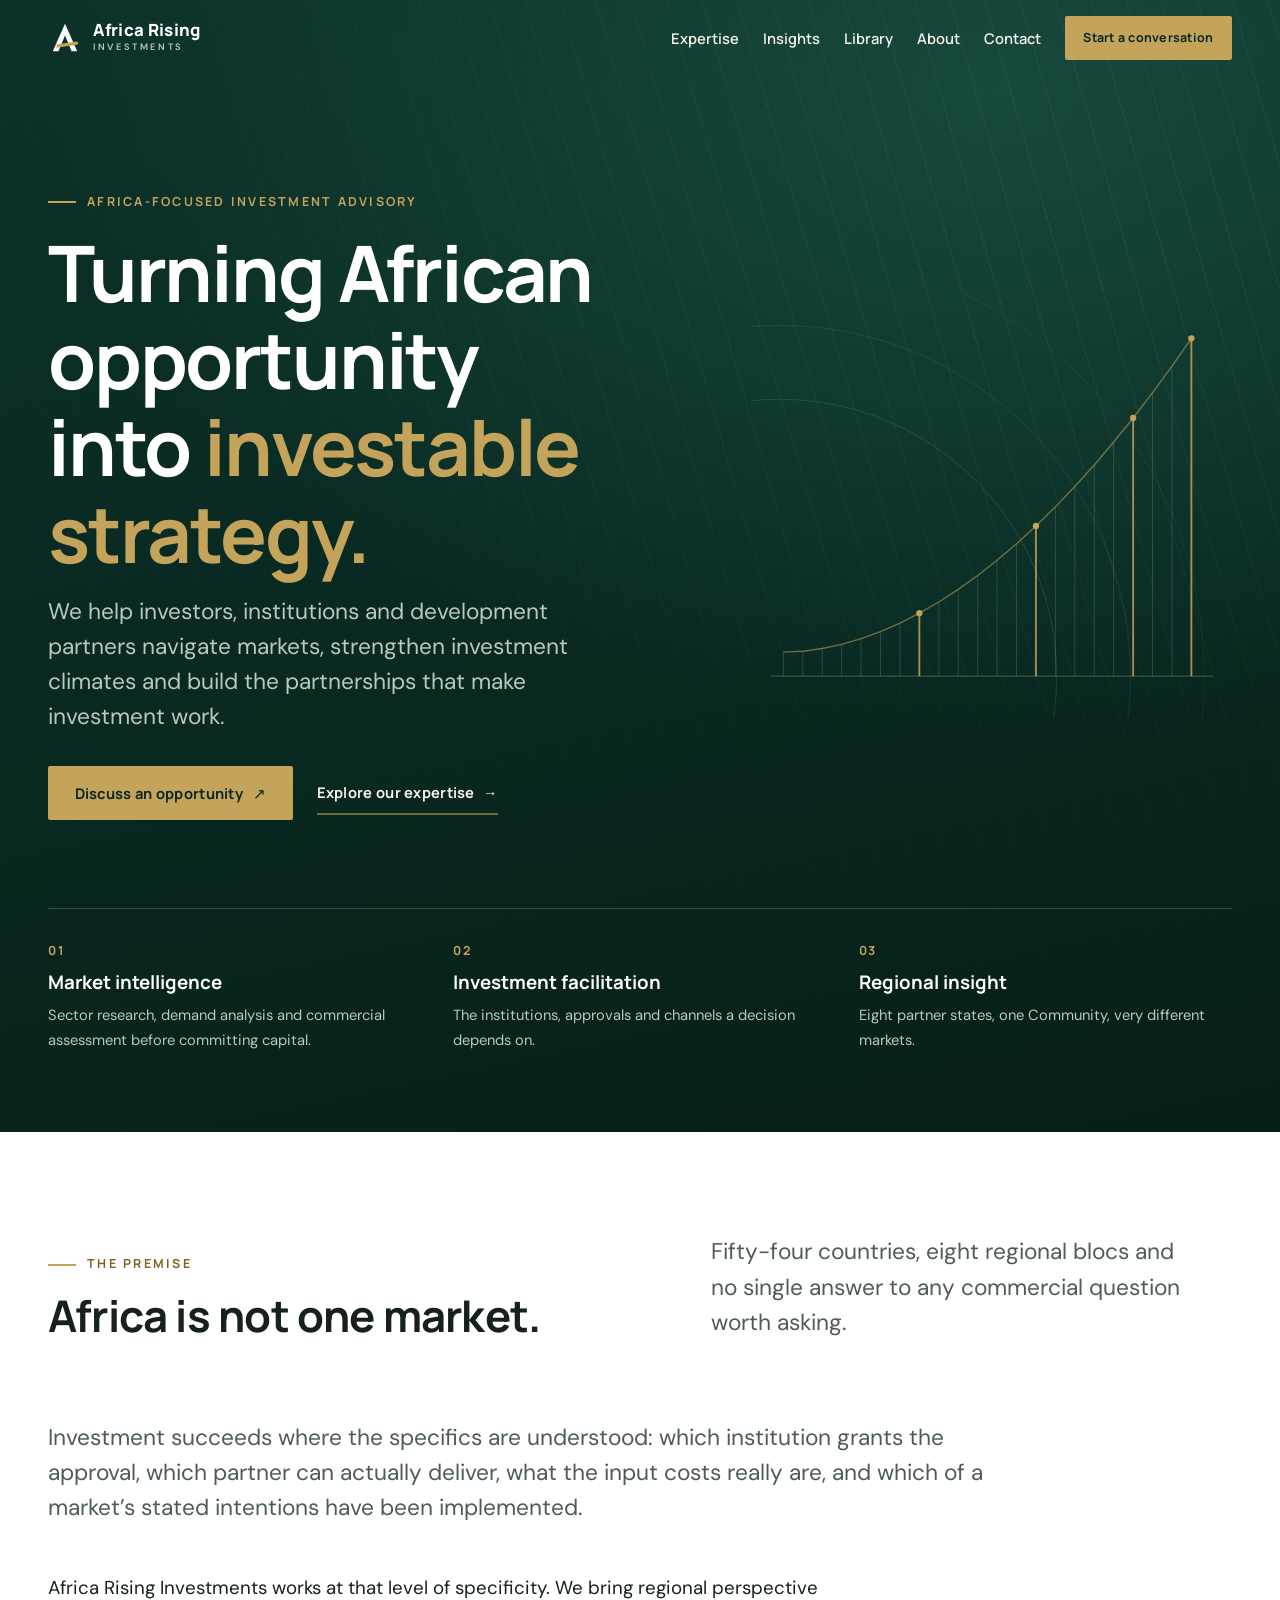
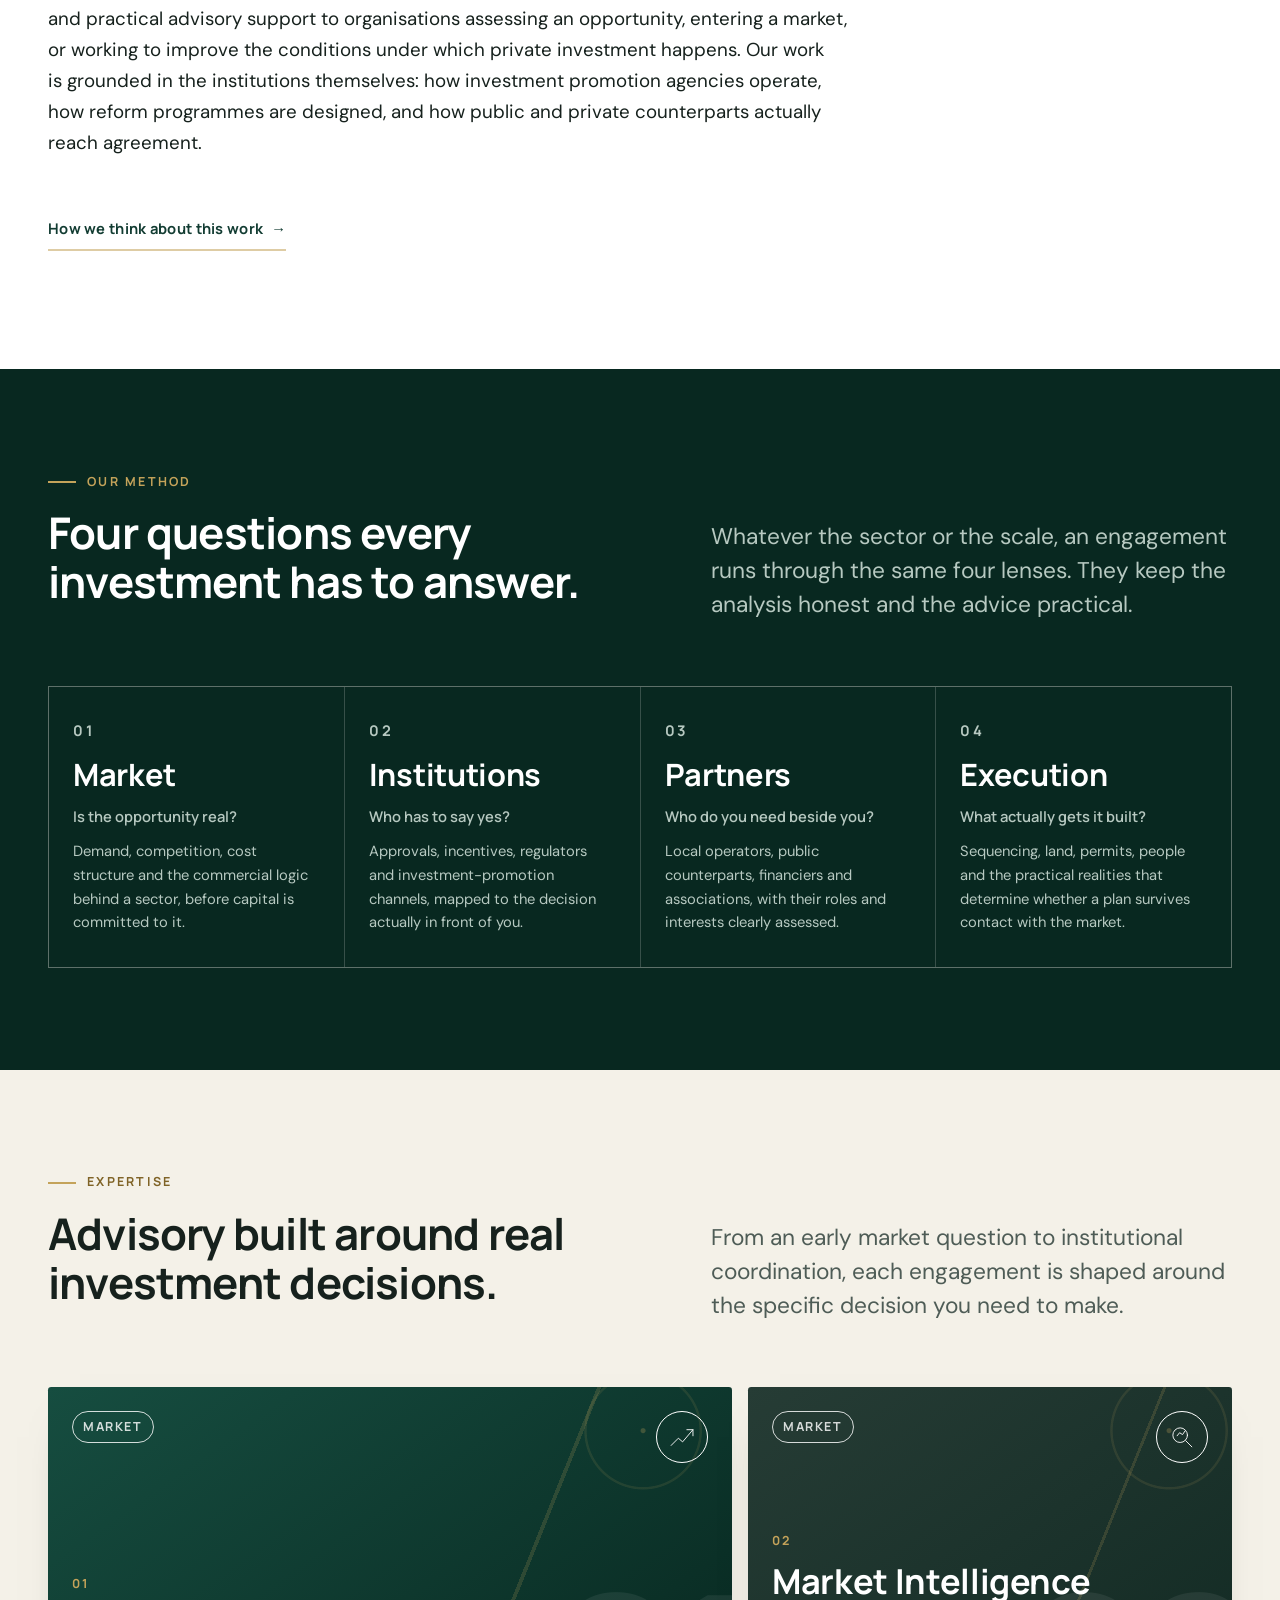
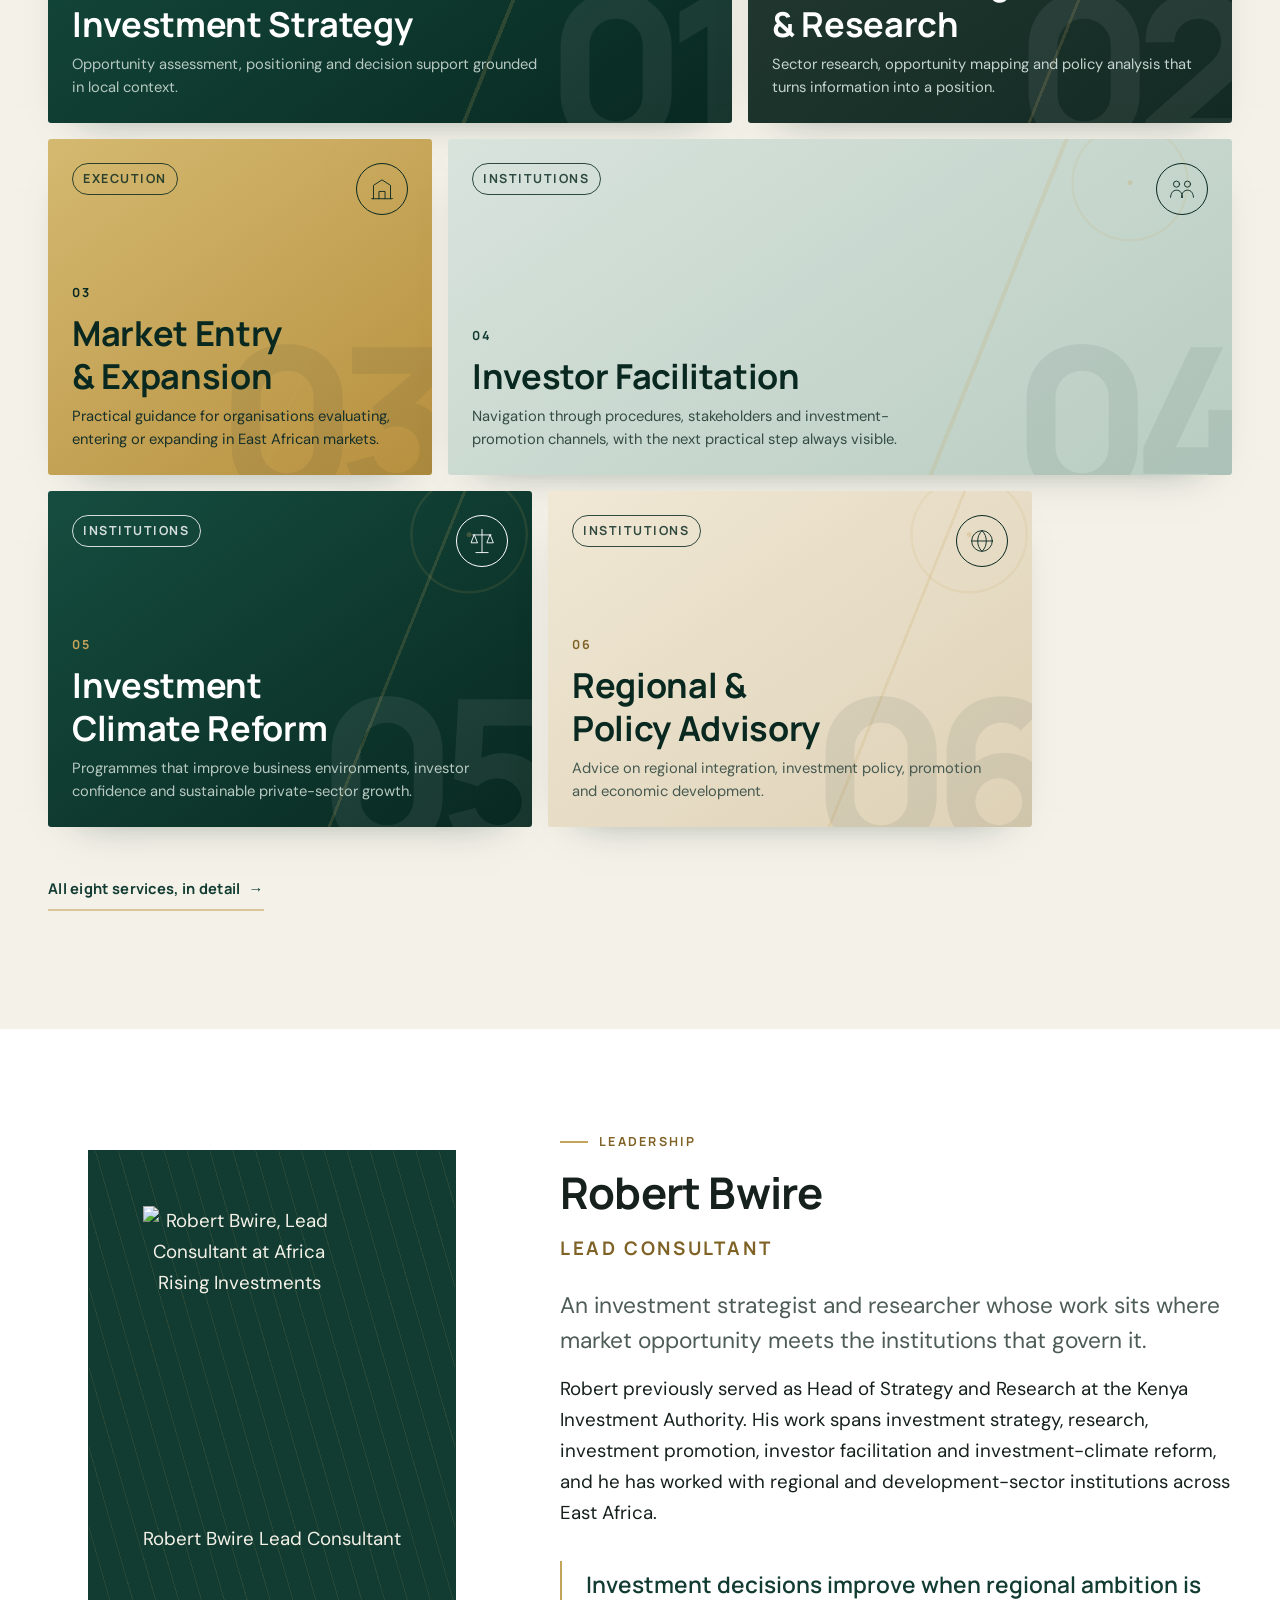
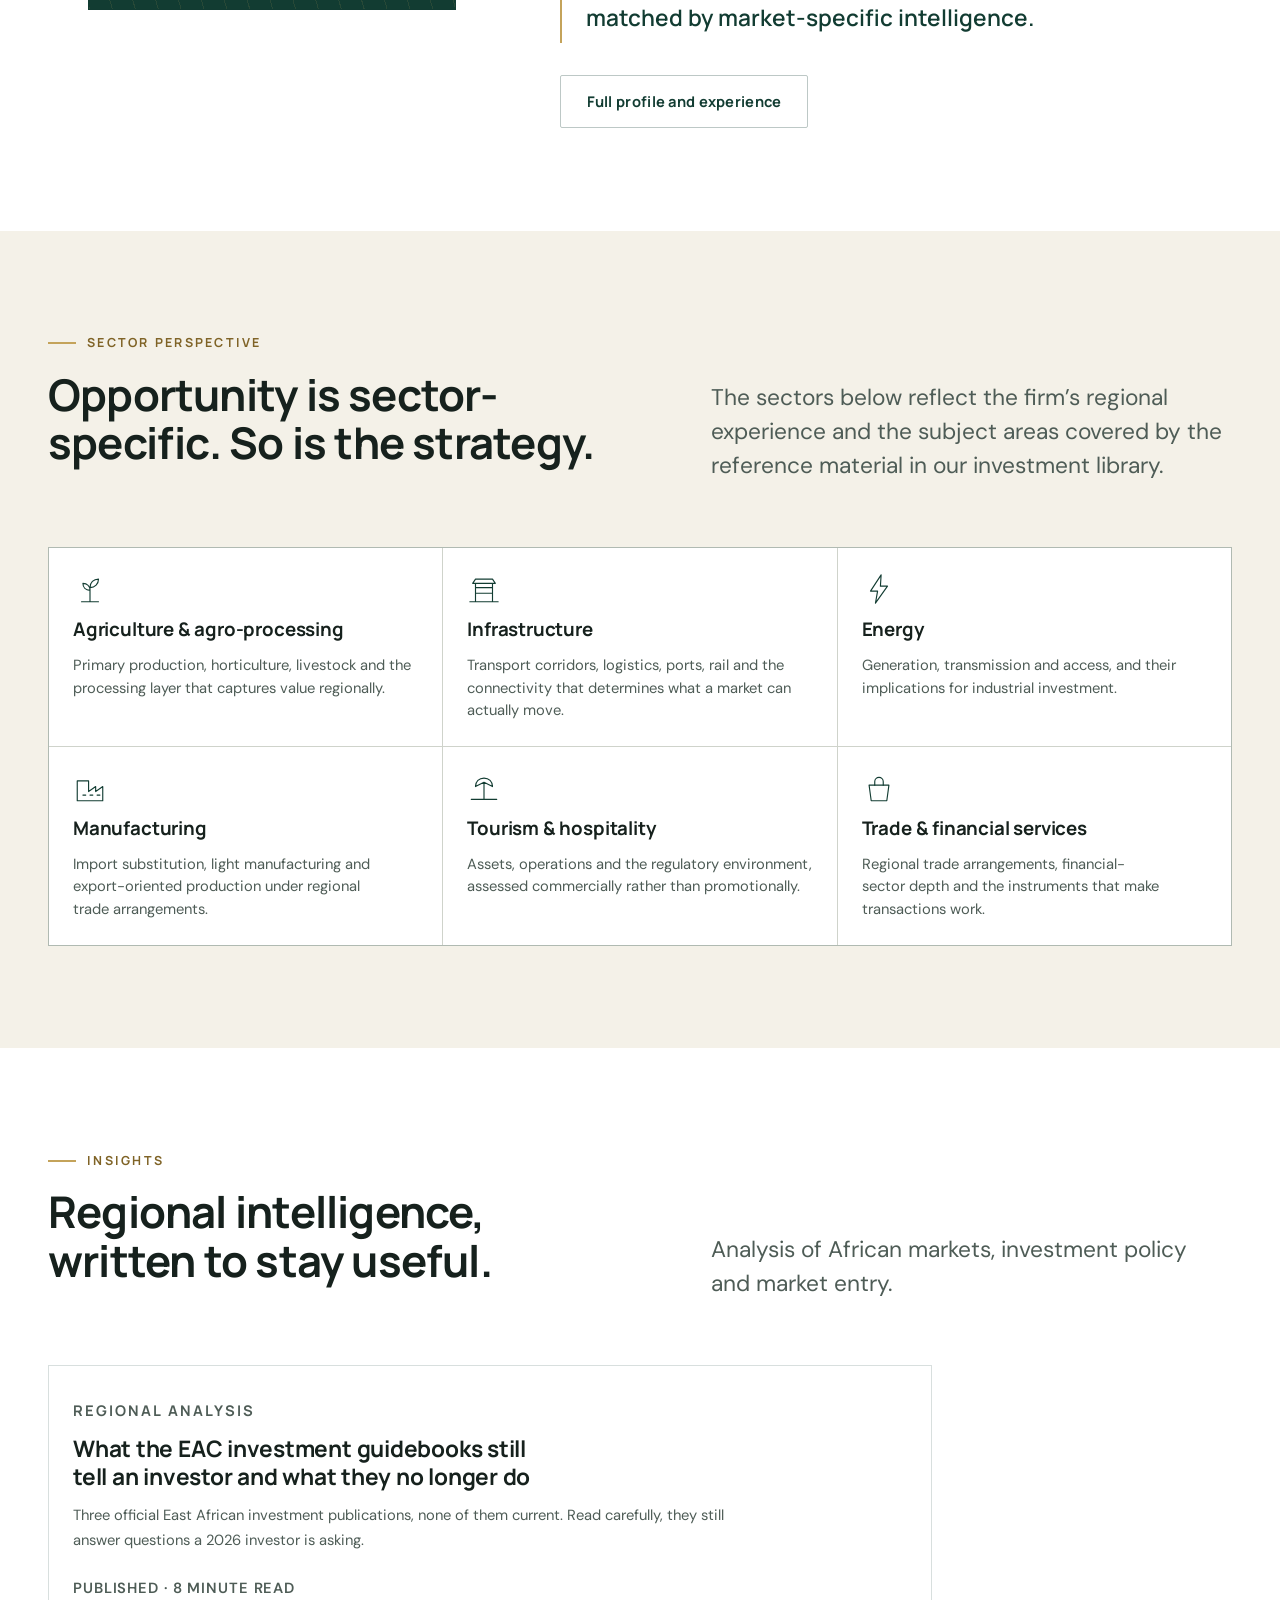
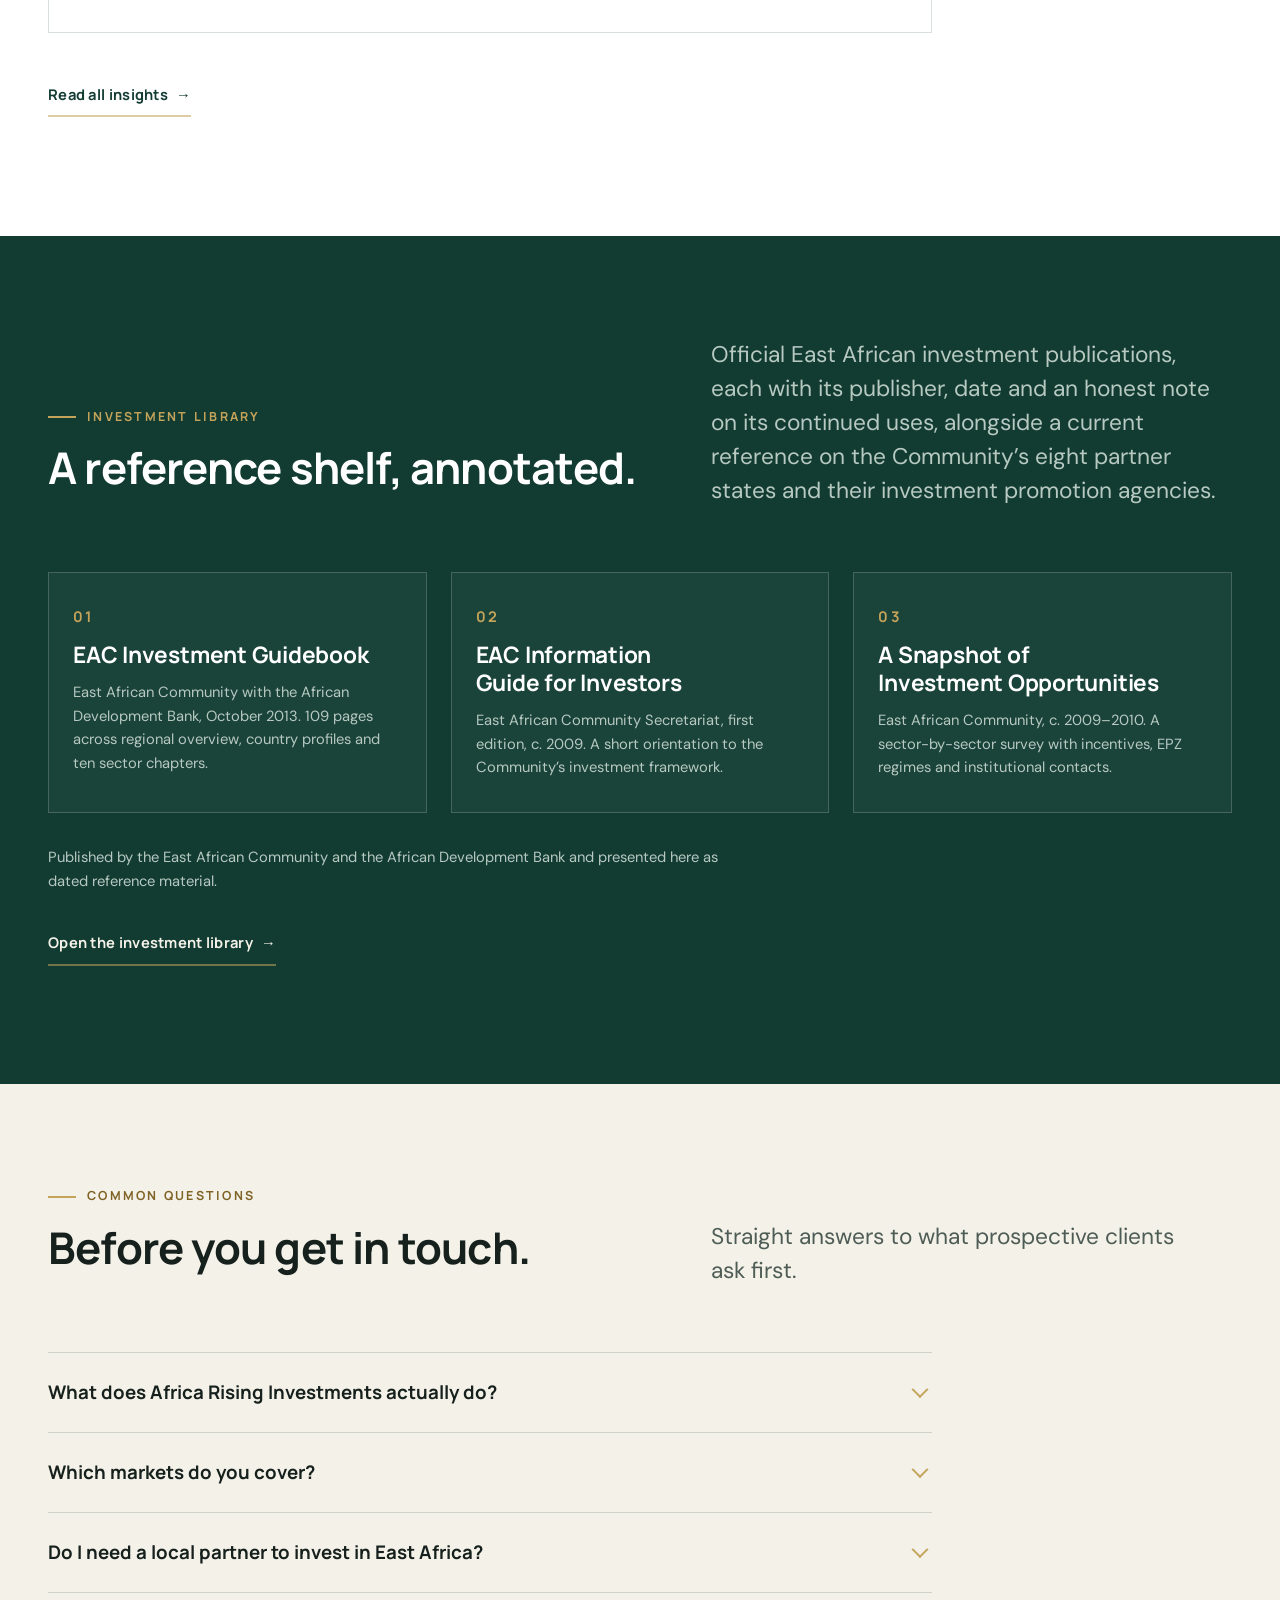
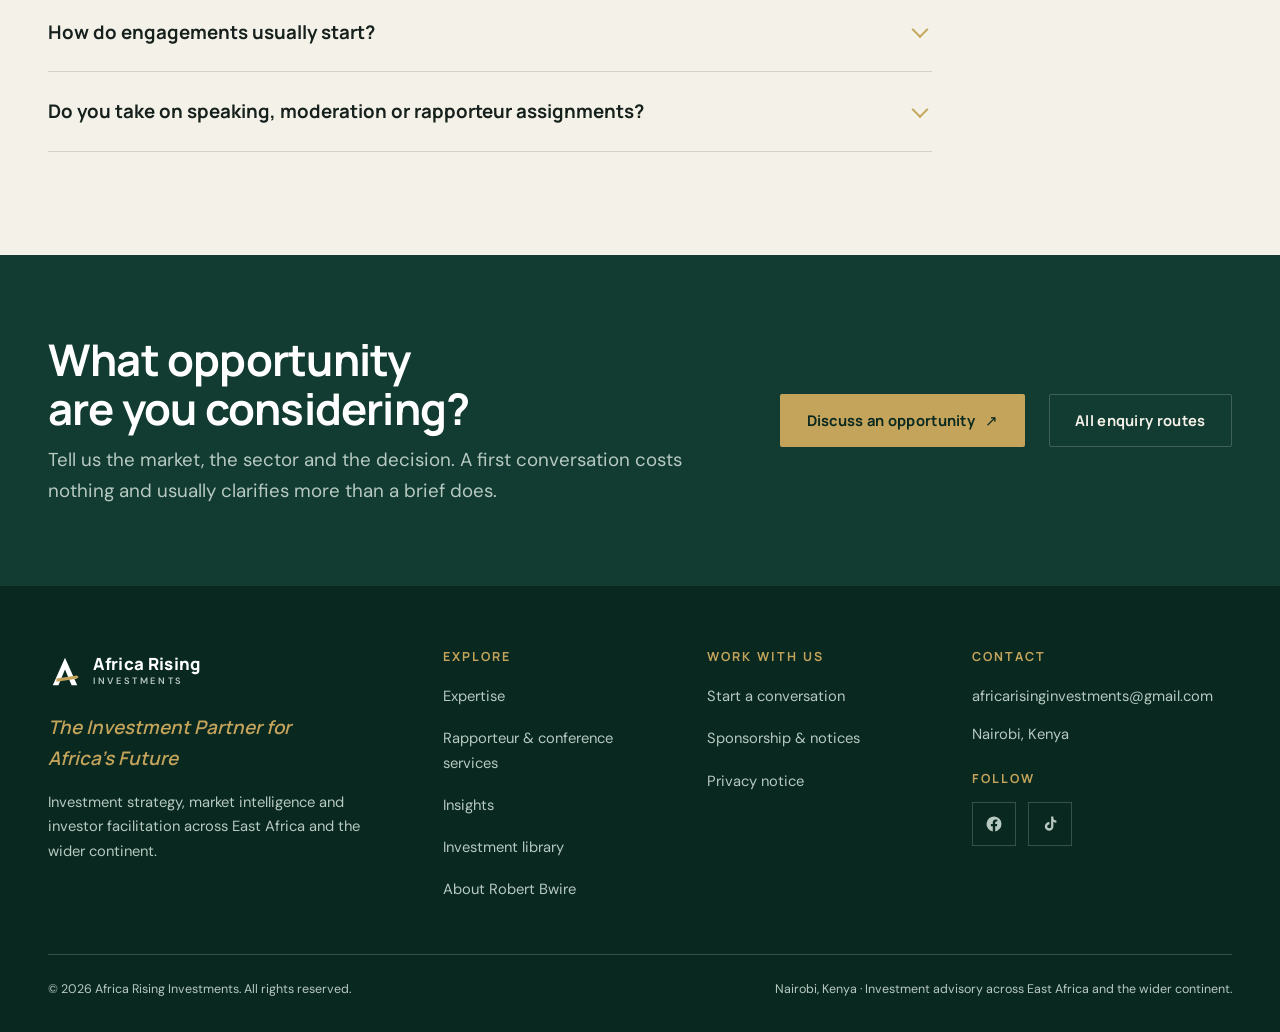
==== commit d14b6b9d: "Polish homepage copy and prepare site for launch" ====
--- a/index.html
+++ b/index.html
@@ -51,14 +51,14 @@
   "knowsAbout": ["Investment promotion", "Investment climate reform", "Market entry", "Regional integration", "Investor facilitation"],
   "sameAs": ["https://web.facebook.com/AfricaRisingInvestments", "https://www.tiktok.com/@africarisinginvesstments"]
 }</script>
-<script type="application/ld+json">{"@context":"https://schema.org","@type":"FAQPage","mainEntity":[{"@type":"Question","name":"What does Africa Rising Investments actually do?","acceptedAnswer":{"@type":"Answer","text":"We advise investors, companies, governments and development partners on African markets: assessing whether an opportunity is commercially real, mapping the institutions and approvals a decision depends on, identifying credible partners, and supporting the practical work of entering or expanding in a market. Engagements range from a single research question to a sustained advisory relationship."}},{"@type":"Question","name":"Which markets do you cover?","acceptedAnswer":{"@type":"Answer","text":"Our core depth is East Africa and the East African Community, which now spans eight partner states. We also work on continent-wide questions where regional comparison is the point &mdash; for example when an investor is choosing between East, West and Southern African entry routes."}},{"@type":"Question","name":"Do I need a local partner to invest in East Africa?","acceptedAnswer":{"@type":"Answer","text":"It depends on the market, the sector and the structure you choose; requirements differ across partner states and change over time. Rather than a general answer, we establish what applies to your specific case, which institutions administer it, and whether a partner is a legal requirement, a practical advantage, or neither."}},{"@type":"Question","name":"How do engagements usually start?","acceptedAnswer":{"@type":"Answer","text":"With a short conversation about the decision you are facing. That is normally enough to establish whether we can help, what shape the work would take and roughly what it involves. There is no charge for that first conversation."}},{"@type":"Question","name":"Do you take on speaking, moderation or rapporteur assignments?","acceptedAnswer":{"@type":"Answer","text":"Yes. Rapporteur and conference services are a distinct part of the practice, covering investment conferences, institutional meetings and stakeholder forums."}}]}</script>
+<script type="application/ld+json">{"@context":"https://schema.org","@type":"FAQPage","mainEntity":[{"@type":"Question","name":"What does Africa Rising Investments actually do?","acceptedAnswer":{"@type":"Answer","text":"We advise investors, companies, governments and development partners on African markets: assessing whether an opportunity is commercially real, mapping the institutions and approvals a decision depends on, identifying credible partners, and supporting the practical work of entering or expanding in a market. Engagements range from a single research question to a sustained advisory relationship."}},{"@type":"Question","name":"Which markets do you cover?","acceptedAnswer":{"@type":"Answer","text":"Our core depth is East Africa and the East African Community, which now spans eight partner states. We also work on continent-wide questions where regional comparison is needed, for example when an investor is choosing between East, West and Southern African entry routes."}},{"@type":"Question","name":"Do I need a local partner to invest in East Africa?","acceptedAnswer":{"@type":"Answer","text":"It depends on the market, the sector and the structure you choose; requirements differ across partner states and change over time. Rather than a general answer, we establish what applies to your specific case, which institutions administer it, and whether a partner is a legal requirement, a practical advantage, or neither."}},{"@type":"Question","name":"How do engagements usually start?","acceptedAnswer":{"@type":"Answer","text":"With a short conversation about the decision you are facing. That is normally enough to establish whether we can help, what shape the work would take and roughly what it involves. There is no charge for that first conversation."}},{"@type":"Question","name":"Do you take on speaking, moderation or rapporteur assignments?","acceptedAnswer":{"@type":"Answer","text":"Yes. Rapporteur and conference services are a distinct part of the practice, covering investment conferences, institutional meetings and stakeholder forums."}}]}</script>
 </head>
 <body>
 <a class="skip-link" href="#main">Skip to main content</a>
 <header class="site-header" data-header>
   <div class="header-bar">
   <div class="container header-inner">
-    <a class="brand" href="" aria-label="Africa Rising Investments — home">
+    <a class="brand" href="./" aria-label="Africa Rising Investments, home">
       <svg class="brand__mark" viewBox="0 0 64 64" aria-hidden="true" focusable="false"><path class="mark-a" d="M32 5 55 57H44.4L32 27.5 19.6 57H9Z"/><path class="mark-bar" fill="#C4A35A" d="M16 44 54 38.5 58 41.6 54 44.7 16 50.5Z"/></svg>
       <span class="brand__text"><span class="brand__word">Africa Rising</span><span class="brand__sub">Investments</span></span>
     </a>
@@ -94,7 +94,7 @@
       <div class="hero__figure"><svg class="hero__fig-svg" viewBox="0 0 520 460" role="presentation" aria-hidden="true" focusable="false" preserveAspectRatio="xMidYMid meet"><line x1="34.0" y1="414.0" x2="34.0" y2="388.0" stroke="#B7C9C1" stroke-opacity="0.22" stroke-width="1"/><line x1="55.0" y1="414.0" x2="55.0" y2="387.0" stroke="#B7C9C1" stroke-opacity="0.22" stroke-width="1"/><line x1="76.1" y1="414.0" x2="76.1" y2="384.1" stroke="#B7C9C1" stroke-opacity="0.22" stroke-width="1"/><line x1="97.1" y1="414.0" x2="97.1" y2="379.6" stroke="#B7C9C1" stroke-opacity="0.22" stroke-width="1"/><line x1="118.2" y1="414.0" x2="118.2" y2="373.4" stroke="#B7C9C1" stroke-opacity="0.22" stroke-width="1"/><line x1="139.2" y1="414.0" x2="139.2" y2="365.8" stroke="#B7C9C1" stroke-opacity="0.22" stroke-width="1"/><line x1="160.3" y1="414.0" x2="160.3" y2="356.5" stroke="#B7C9C1" stroke-opacity="0.22" stroke-width="1"/><line x1="181.3" y1="414.0" x2="181.3" y2="345.8" stroke="#C4A35A" stroke-opacity="0.85" stroke-width="2"/><circle cx="181.3" cy="345.8" r="3.4" fill="#C4A35A"/><line x1="202.4" y1="414.0" x2="202.4" y2="333.7" stroke="#B7C9C1" stroke-opacity="0.22" stroke-width="1"/><line x1="223.4" y1="414.0" x2="223.4" y2="320.0" stroke="#B7C9C1" stroke-opacity="0.22" stroke-width="1"/><line x1="244.5" y1="414.0" x2="244.5" y2="305.0" stroke="#B7C9C1" stroke-opacity="0.22" stroke-width="1"/><line x1="265.5" y1="414.0" x2="265.5" y2="288.5" stroke="#B7C9C1" stroke-opacity="0.22" stroke-width="1"/><line x1="286.6" y1="414.0" x2="286.6" y2="270.6" stroke="#B7C9C1" stroke-opacity="0.22" stroke-width="1"/><line x1="307.6" y1="414.0" x2="307.6" y2="251.3" stroke="#C4A35A" stroke-opacity="0.85" stroke-width="2"/><circle cx="307.6" cy="251.3" r="3.4" fill="#C4A35A"/><line x1="328.7" y1="414.0" x2="328.7" y2="230.6" stroke="#B7C9C1" stroke-opacity="0.22" stroke-width="1"/><line x1="349.7" y1="414.0" x2="349.7" y2="208.6" stroke="#B7C9C1" stroke-opacity="0.22" stroke-width="1"/><line x1="370.8" y1="414.0" x2="370.8" y2="185.2" stroke="#B7C9C1" stroke-opacity="0.22" stroke-width="1"/><line x1="391.8" y1="414.0" x2="391.8" y2="160.4" stroke="#B7C9C1" stroke-opacity="0.22" stroke-width="1"/><line x1="412.9" y1="414.0" x2="412.9" y2="134.3" stroke="#C4A35A" stroke-opacity="0.85" stroke-width="2"/><circle cx="412.9" cy="134.3" r="3.4" fill="#C4A35A"/><line x1="433.9" y1="414.0" x2="433.9" y2="106.9" stroke="#B7C9C1" stroke-opacity="0.22" stroke-width="1"/><line x1="455.0" y1="414.0" x2="455.0" y2="78.1" stroke="#B7C9C1" stroke-opacity="0.22" stroke-width="1"/><line x1="476.0" y1="414.0" x2="476.0" y2="48.0" stroke="#C4A35A" stroke-opacity="0.85" stroke-width="2"/><circle cx="476.0" cy="48.0" r="3.4" fill="#C4A35A"/><path d="M34.0 388.0 L55.0 387.0 L76.1 384.1 L97.1 379.6 L118.2 373.4 L139.2 365.8 L160.3 356.5 L181.3 345.8 L202.4 333.7 L223.4 320.0 L244.5 305.0 L265.5 288.5 L286.6 270.6 L307.6 251.3 L328.7 230.6 L349.7 208.6 L370.8 185.2 L391.8 160.4 L412.9 134.3 L433.9 106.9 L455.0 78.1 L476.0 48.0" fill="none" stroke="#C4A35A" stroke-opacity="0.55" stroke-width="1.5"/><line x1="20" y1="414" x2="500" y2="414" stroke="#B7C9C1" stroke-opacity="0.35" stroke-width="1"/><circle cx="30" cy="414" r="300" fill="none" stroke="#B7C9C1" stroke-opacity="0.16" stroke-width="1"/><circle cx="30" cy="414" r="380" fill="none" stroke="#B7C9C1" stroke-opacity="0.11" stroke-width="1"/><circle cx="30" cy="414" r="460" fill="none" stroke="#B7C9C1" stroke-opacity="0.07" stroke-width="1"/></svg></div>
     </div>
     <div class="hero__themes">
-      <div class="hero__theme"><u>01</u><b>Market intelligence</b><i>Evidence before capital &mdash; sector, demand and commercial logic.</i></div>
+      <div class="hero__theme"><u>01</u><b>Market intelligence</b><i>Sector research, demand analysis and commercial assessment before committing capital.</i></div>
       <div class="hero__theme"><u>02</u><b>Investment facilitation</b><i>The institutions, approvals and channels a decision depends on.</i></div>
       <div class="hero__theme"><u>03</u><b>Regional insight</b><i>Eight partner states, one Community, very different markets.</i></div>
     </div>
@@ -113,7 +113,7 @@
     </div>
     <div style="display:grid;gap:2rem;">
       <p class="lede" style="max-width:62ch">Investment succeeds where the specifics are understood: which institution grants the approval, which partner can actually deliver, what the input costs really are, and which of a market&rsquo;s stated intentions have been implemented.</p>
-      <p style="max-width:62ch">Africa Rising Investments works at that level of specificity. We bring regional perspective and practical advisory support to organisations assessing an opportunity, entering a market, or working to improve the conditions under which private investment happens. Our work is grounded in the institutions themselves &mdash; how investment promotion agencies operate, how reform programmes are designed, and how public and private counterparts actually reach agreement.</p>
+      <p style="max-width:62ch">Africa Rising Investments works at that level of specificity. We bring regional perspective and practical advisory support to organisations assessing an opportunity, entering a market, or working to improve the conditions under which private investment happens. Our work is grounded in the institutions themselves: how investment promotion agencies operate, how reform programmes are designed, and how public and private counterparts actually reach agreement.</p>
       <p><a class="tlink" href="about/">How we think about this work <span aria-hidden="true">&rarr;</span></a></p>
     </div>
   </div>
@@ -127,7 +127,7 @@
       </div>
       <p class="section-head__lede">Whatever the sector or the scale, an engagement runs through the same four lenses. They keep the analysis honest and the advice practical.</p>
     </div>
-    <div class="lenses"><article class="lens reveal"><p class="lens__num">01</p><h3>Market</h3><p class="lens__q">Is the opportunity real?</p><p>Demand, competition, cost structure and the commercial logic behind a sector — before capital is committed to it.</p></article><article class="lens reveal"><p class="lens__num">02</p><h3>Institutions</h3><p class="lens__q">Who has to say yes?</p><p>Approvals, incentives, regulators and investment-promotion channels, mapped to the decision actually in front of you.</p></article><article class="lens reveal"><p class="lens__num">03</p><h3>Partners</h3><p class="lens__q">Who do you need beside you?</p><p>Local operators, public counterparts, financiers and associations — identified and aligned rather than assumed.</p></article><article class="lens reveal"><p class="lens__num">04</p><h3>Execution</h3><p class="lens__q">What actually gets it built?</p><p>Sequencing, land, permits, people and the practical realities that determine whether a plan survives contact with the market.</p></article></div>
+    <div class="lenses"><article class="lens reveal"><p class="lens__num">01</p><h3>Market</h3><p class="lens__q">Is the opportunity real?</p><p>Demand, competition, cost structure and the commercial logic behind a sector, before capital is committed to it.</p></article><article class="lens reveal"><p class="lens__num">02</p><h3>Institutions</h3><p class="lens__q">Who has to say yes?</p><p>Approvals, incentives, regulators and investment-promotion channels, mapped to the decision actually in front of you.</p></article><article class="lens reveal"><p class="lens__num">03</p><h3>Partners</h3><p class="lens__q">Who do you need beside you?</p><p>Local operators, public counterparts, financiers and associations, with their roles and interests clearly assessed.</p></article><article class="lens reveal"><p class="lens__num">04</p><h3>Execution</h3><p class="lens__q">What actually gets it built?</p><p>Sequencing, land, permits, people and the practical realities that determine whether a plan survives contact with the market.</p></article></div>
   </div>
 </section>
 <section class="section section--ivory" id="expertise" aria-labelledby="expertise-title">
@@ -137,7 +137,7 @@
         <p class="eyebrow">Expertise</p>
         <h2 id="expertise-title">Advisory built around real investment decisions.</h2>
       </div>
-      <p class="section-head__lede">From an early market question to institutional coordination, each engagement is shaped around the decision in front of you &mdash; not around a standard package.</p>
+      <p class="section-head__lede">From an early market question to institutional coordination, each engagement is shaped around the specific decision you need to make.</p>
     </div>
     <div class="advisory-map">
       <article class="advisory-tile advisory-tile--wide advisory-tile--forest reveal" data-number="01">
@@ -189,10 +189,10 @@
 <section class="section section--white" aria-labelledby="lead-title">
   <div class="container">
     <div class="leadership">
-      <div class="portrait reveal" role="img" aria-label="Robert Bwire, Lead Consultant">
-        <span class="portrait__monogram" aria-hidden="true">RB</span>
-        <p>Lead Consultant</p>
-      </div>
+      <figure class="portrait portrait--photo">
+          <img src="assets/img/robert-bwire.jpg" alt="Robert Bwire, Lead Consultant at Africa Rising Investments" width="192" height="302" loading="lazy" decoding="async">
+          <figcaption>Robert Bwire <span>Lead Consultant</span></figcaption>
+        </figure>
       <div>
         <p class="eyebrow">Leadership</p>
         <h2 id="lead-title">Robert Bwire</h2>
@@ -216,7 +216,7 @@
       </div>
       <p class="section-head__lede">The sectors below reflect the firm&rsquo;s regional experience and the subject areas covered by the reference material in our investment library.</p>
     </div>
-    <div class="sectors"><article class="sector"><svg class="sector__icon" viewBox="0 0 48 48" aria-hidden="true" focusable="false"><path d="M24 42V22M24 22c0-7 5-12 12-12 0 7-5 12-12 12M24 26c0-6-4-10-10-10 0 6 4 10 10 10M12 42h24"/></svg><h3>Agriculture &amp; agro-processing</h3><p>Primary production, horticulture, livestock and the processing layer that captures value regionally.</p></article><article class="sector"><svg class="sector__icon" viewBox="0 0 48 48" aria-hidden="true" focusable="false"><path d="M4 42h40M12 42V16M36 42V16M12 22h24M12 30h24M8 16h32l-4-6H12z"/></svg><h3>Infrastructure</h3><p>Transport corridors, logistics, ports, rail and the connectivity that determines what a market can actually move.</p></article><article class="sector"><svg class="sector__icon" viewBox="0 0 48 48" aria-hidden="true" focusable="false"><path d="M27 4 12 27h10l-3 17 17-24H26z"/></svg><h3>Energy</h3><p>Generation, transmission and access — the constraint that shapes most industrial investment cases in the region.</p></article><article class="sector"><svg class="sector__icon" viewBox="0 0 48 48" aria-hidden="true" focusable="false"><path d="M6 42h36V22l-10 7v-7l-10 7V14H6z"/><path d="M14 34h4M24 34h4M34 34h4"/></svg><h3>Manufacturing</h3><p>Import substitution, light manufacturing and export-oriented production under regional trade arrangements.</p></article><article class="sector"><svg class="sector__icon" viewBox="0 0 48 48" aria-hidden="true" focusable="false"><path d="M6 40h36M24 40V16M24 16 12 22c0-7 5-12 12-12s12 5 12 12z"/></svg><h3>Tourism &amp; hospitality</h3><p>Assets, operations and the regulatory environment, assessed commercially rather than promotionally.</p></article><article class="sector"><svg class="sector__icon" viewBox="0 0 48 48" aria-hidden="true" focusable="false"><path d="M10 20h28l-3 22H13z"/><path d="M18 20v-5a6 6 0 0 1 12 0v5"/></svg><h3>Trade &amp; financial services</h3><p>Regional trade arrangements, financial-sector depth and the instruments that make transactions work.</p></article></div>
+    <div class="sectors"><article class="sector"><svg class="sector__icon" viewBox="0 0 48 48" aria-hidden="true" focusable="false"><path d="M24 42V22M24 22c0-7 5-12 12-12 0 7-5 12-12 12M24 26c0-6-4-10-10-10 0 6 4 10 10 10M12 42h24"/></svg><h3>Agriculture &amp; agro-processing</h3><p>Primary production, horticulture, livestock and the processing layer that captures value regionally.</p></article><article class="sector"><svg class="sector__icon" viewBox="0 0 48 48" aria-hidden="true" focusable="false"><path d="M4 42h40M12 42V16M36 42V16M12 22h24M12 30h24M8 16h32l-4-6H12z"/></svg><h3>Infrastructure</h3><p>Transport corridors, logistics, ports, rail and the connectivity that determines what a market can actually move.</p></article><article class="sector"><svg class="sector__icon" viewBox="0 0 48 48" aria-hidden="true" focusable="false"><path d="M27 4 12 27h10l-3 17 17-24H26z"/></svg><h3>Energy</h3><p>Generation, transmission and access, and their implications for industrial investment.</p></article><article class="sector"><svg class="sector__icon" viewBox="0 0 48 48" aria-hidden="true" focusable="false"><path d="M6 42h36V22l-10 7v-7l-10 7V14H6z"/><path d="M14 34h4M24 34h4M34 34h4"/></svg><h3>Manufacturing</h3><p>Import substitution, light manufacturing and export-oriented production under regional trade arrangements.</p></article><article class="sector"><svg class="sector__icon" viewBox="0 0 48 48" aria-hidden="true" focusable="false"><path d="M6 40h36M24 40V16M24 16 12 22c0-7 5-12 12-12s12 5 12 12z"/></svg><h3>Tourism &amp; hospitality</h3><p>Assets, operations and the regulatory environment, assessed commercially rather than promotionally.</p></article><article class="sector"><svg class="sector__icon" viewBox="0 0 48 48" aria-hidden="true" focusable="false"><path d="M10 20h28l-3 22H13z"/><path d="M18 20v-5a6 6 0 0 1 12 0v5"/></svg><h3>Trade &amp; financial services</h3><p>Regional trade arrangements, financial-sector depth and the instruments that make transactions work.</p></article></div>
   </div>
 </section>
 <section class="section section--white" aria-labelledby="insights-title">
@@ -226,12 +226,12 @@
         <p class="eyebrow">Insights</p>
         <h2 id="insights-title">Regional intelligence, written to stay useful.</h2>
       </div>
-      <p class="section-head__lede">Analysis, market-entry commentary and policy perspective &mdash; published as the work warrants it rather than to a content calendar.</p>
+      <p class="section-head__lede">Analysis of African markets, investment policy and market entry.</p>
     </div>
     <div class="grid" style="max-width:var(--measure)">
       <article class="post reveal">
         <p class="post__kicker">Regional analysis</p>
-        <h3><a href="insights/eac-guidebooks-what-still-holds/">What the EAC investment guidebooks still tell an investor &mdash; and what they no longer do</a></h3>
+        <h3><a href="insights/eac-guidebooks-what-still-holds/">What the EAC investment guidebooks still tell an investor and what they no longer do</a></h3>
         <p>Three official East African investment publications, none of them current. Read carefully, they still answer questions a 2026 investor is asking.</p>
         <p class="post__meta">Published &middot; 8 minute read</p>
       </article>
@@ -246,7 +246,7 @@
         <p class="eyebrow">Investment library</p>
         <h2 id="lib-title">A reference shelf, annotated.</h2>
       </div>
-      <p class="section-head__lede">Official East African investment publications, each with its publisher, date and an honest note on what it is still good for &mdash; alongside a current reference on the Community&rsquo;s eight partner states and their investment promotion agencies.</p>
+      <p class="section-head__lede">Official East African investment publications, each with its publisher, date and an honest note on its continued uses, alongside a current reference on the Community&rsquo;s eight partner states and their investment promotion agencies.</p>
     </div>
     <div class="grid grid--3">
       <article class="card card--dark"><p class="card__index">01</p><h3>EAC Investment Guidebook</h3><p>East African Community with the African Development Bank, October 2013. 109 pages across regional overview, country profiles and ten sector chapters.</p></article>
@@ -266,7 +266,7 @@
       </div>
       <p class="section-head__lede">Straight answers to what prospective clients ask first.</p>
     </div>
-    <div class="faq"><details><summary>What does Africa Rising Investments actually do?</summary><div><p>We advise investors, companies, governments and development partners on African markets: assessing whether an opportunity is commercially real, mapping the institutions and approvals a decision depends on, identifying credible partners, and supporting the practical work of entering or expanding in a market. Engagements range from a single research question to a sustained advisory relationship.</p></div></details><details><summary>Which markets do you cover?</summary><div><p>Our core depth is East Africa and the East African Community, which now spans eight partner states. We also work on continent-wide questions where regional comparison is the point &mdash; for example when an investor is choosing between East, West and Southern African entry routes.</p></div></details><details><summary>Do I need a local partner to invest in East Africa?</summary><div><p>It depends on the market, the sector and the structure you choose; requirements differ across partner states and change over time. Rather than a general answer, we establish what applies to your specific case, which institutions administer it, and whether a partner is a legal requirement, a practical advantage, or neither.</p></div></details><details><summary>How do engagements usually start?</summary><div><p>With a short conversation about the decision you are facing. That is normally enough to establish whether we can help, what shape the work would take and roughly what it involves. There is no charge for that first conversation.</p></div></details><details><summary>Do you take on speaking, moderation or rapporteur assignments?</summary><div><p>Yes. Rapporteur and conference services are a distinct part of the practice, covering investment conferences, institutional meetings and stakeholder forums.</p></div></details></div>
+    <div class="faq"><details><summary>What does Africa Rising Investments actually do?</summary><div><p>We advise investors, companies, governments and development partners on African markets: assessing whether an opportunity is commercially real, mapping the institutions and approvals a decision depends on, identifying credible partners, and supporting the practical work of entering or expanding in a market. Engagements range from a single research question to a sustained advisory relationship.</p></div></details><details><summary>Which markets do you cover?</summary><div><p>Our core depth is East Africa and the East African Community, which now spans eight partner states. We also work on continent-wide questions where regional comparison is needed, for example when an investor is choosing between East, West and Southern African entry routes.</p></div></details><details><summary>Do I need a local partner to invest in East Africa?</summary><div><p>It depends on the market, the sector and the structure you choose; requirements differ across partner states and change over time. Rather than a general answer, we establish what applies to your specific case, which institutions administer it, and whether a partner is a legal requirement, a practical advantage, or neither.</p></div></details><details><summary>How do engagements usually start?</summary><div><p>With a short conversation about the decision you are facing. That is normally enough to establish whether we can help, what shape the work would take and roughly what it involves. There is no charge for that first conversation.</p></div></details><details><summary>Do you take on speaking, moderation or rapporteur assignments?</summary><div><p>Yes. Rapporteur and conference services are a distinct part of the practice, covering investment conferences, institutional meetings and stakeholder forums.</p></div></details></div>
   </div>
 </section>
 <section class="cta-band">
@@ -278,7 +278,6 @@
     <div class="actions">
       <a class="btn btn--gold" href="mailto:africarisinginvestments@gmail.com?subject=Investment%20enquiry">Discuss an opportunity <span class="btn__arrow" aria-hidden="true">&#8599;</span></a>
       <a class="btn btn--ghost-light" href="contact/">All enquiry routes</a>
-      <a class="tlink tlink--light" href="assets/publications/africa-rising-investments-capability-statement.pdf">Download capability statement <span aria-hidden="true">&darr;</span></a>
     </div>
   </div>
 </section>
@@ -287,7 +286,7 @@
   <div class="container">
     <div class="footer-grid">
       <div>
-        <a class="brand" href="" aria-label="Africa Rising Investments — home">
+        <a class="brand" href="./" aria-label="Africa Rising Investments, home">
           <svg class="brand__mark" viewBox="0 0 64 64" aria-hidden="true" focusable="false"><path class="mark-a" d="M32 5 55 57H44.4L32 27.5 19.6 57H9Z"/><path class="mark-bar" fill="#C4A35A" d="M16 44 54 38.5 58 41.6 54 44.7 16 50.5Z"/></svg>
           <span class="brand__text"><span class="brand__word">Africa Rising</span><span class="brand__sub">Investments</span></span>
         </a>
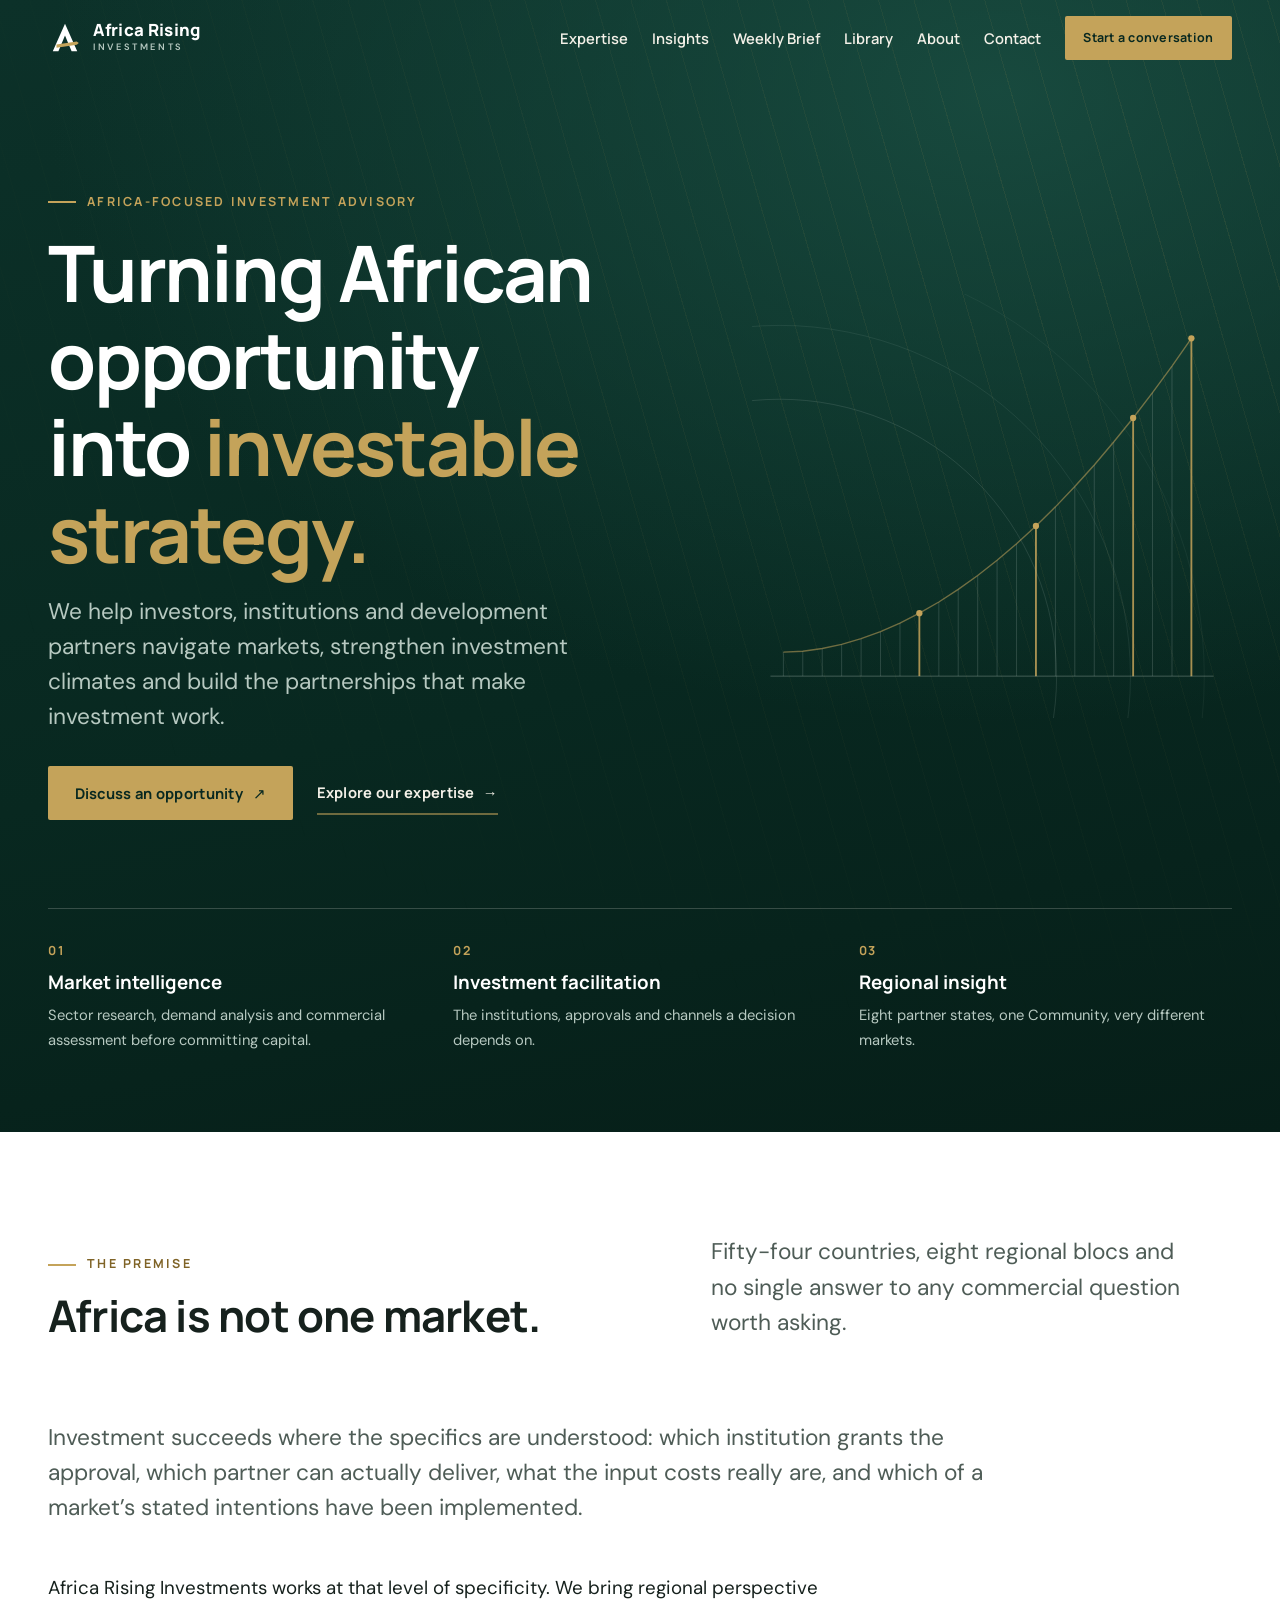
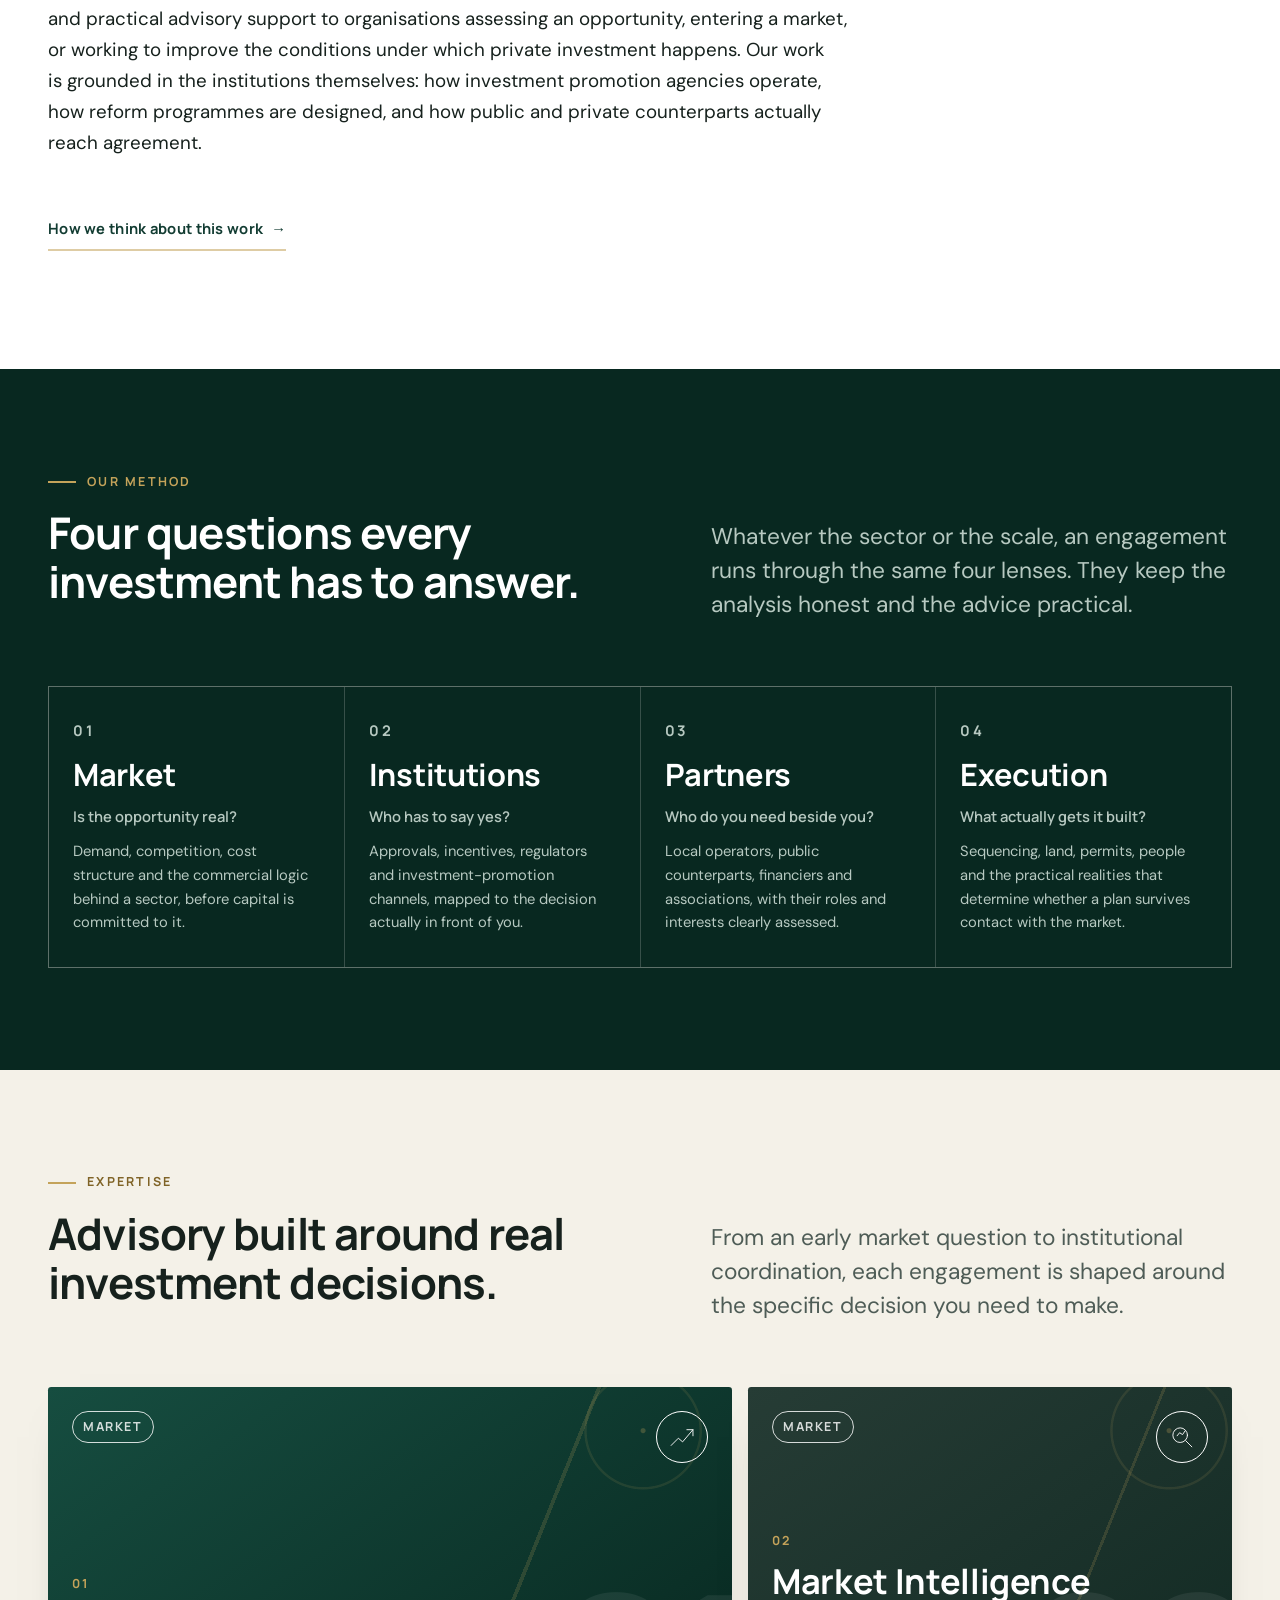
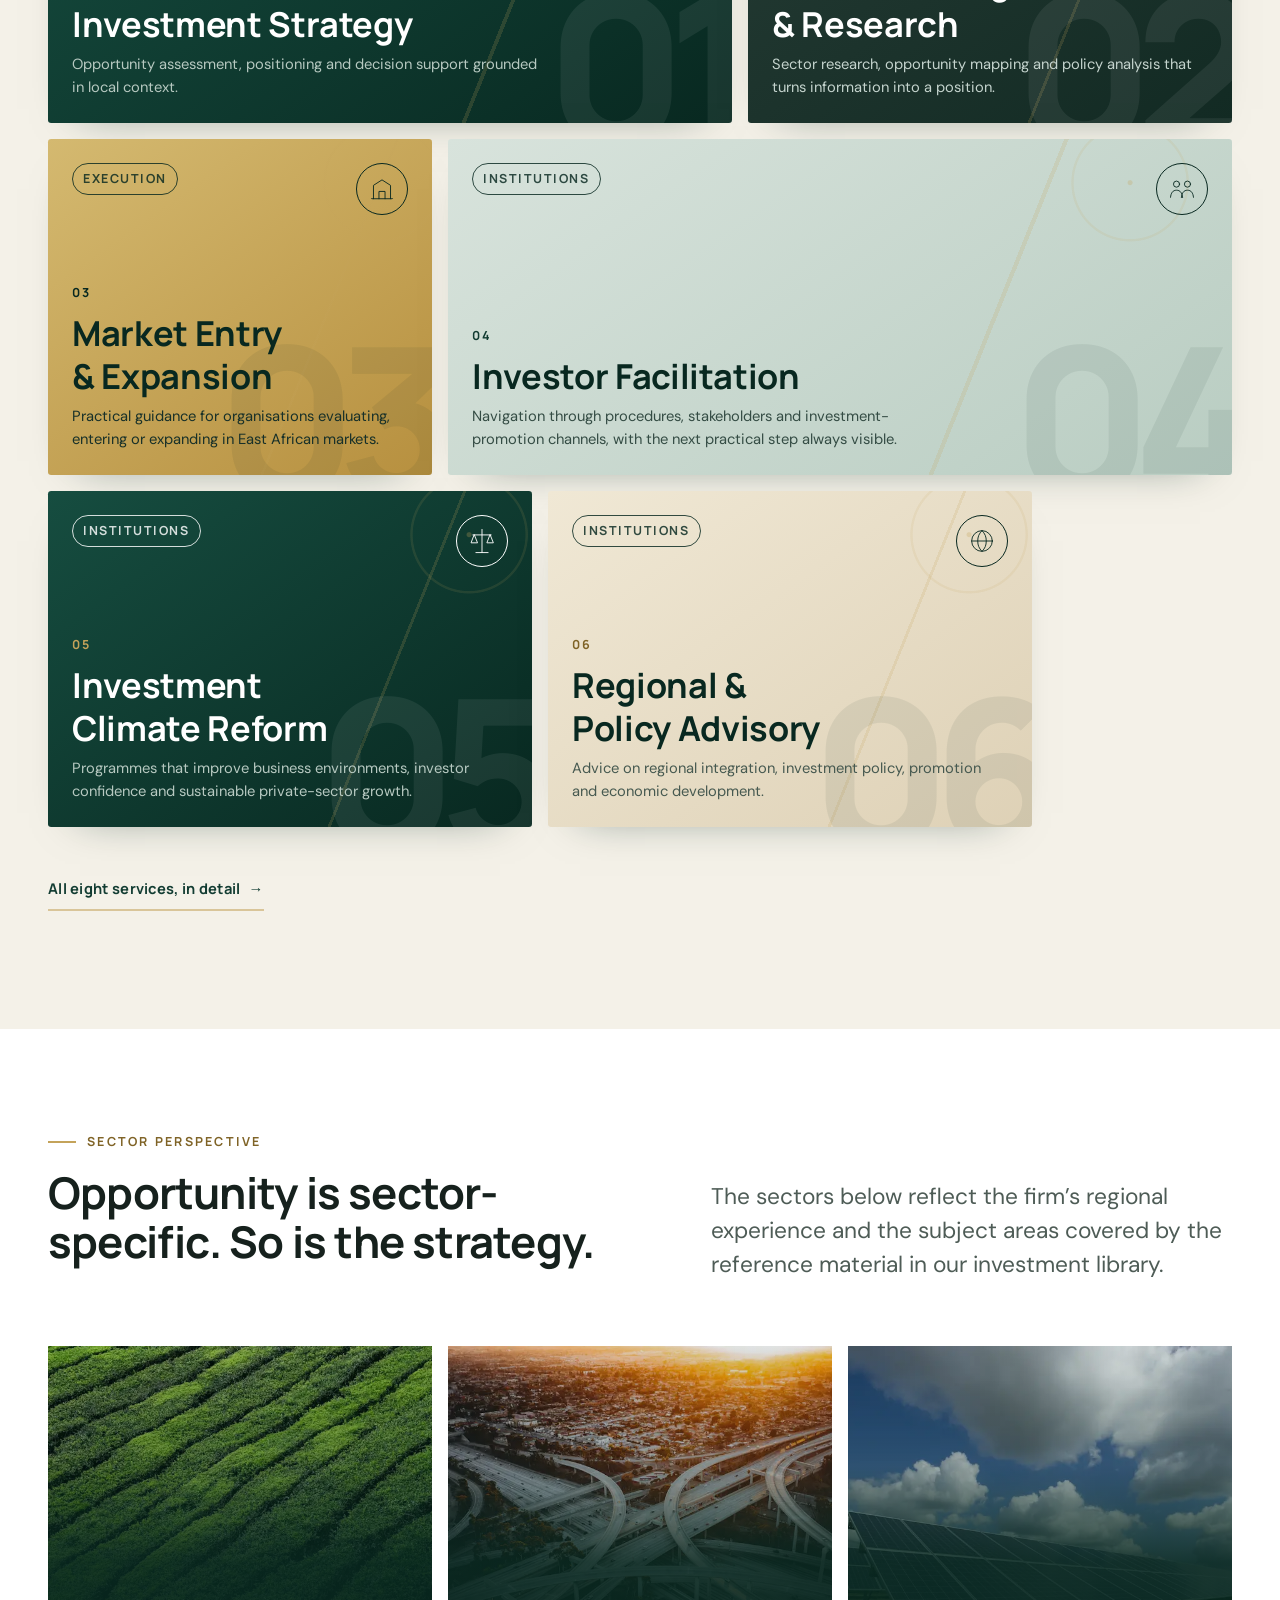
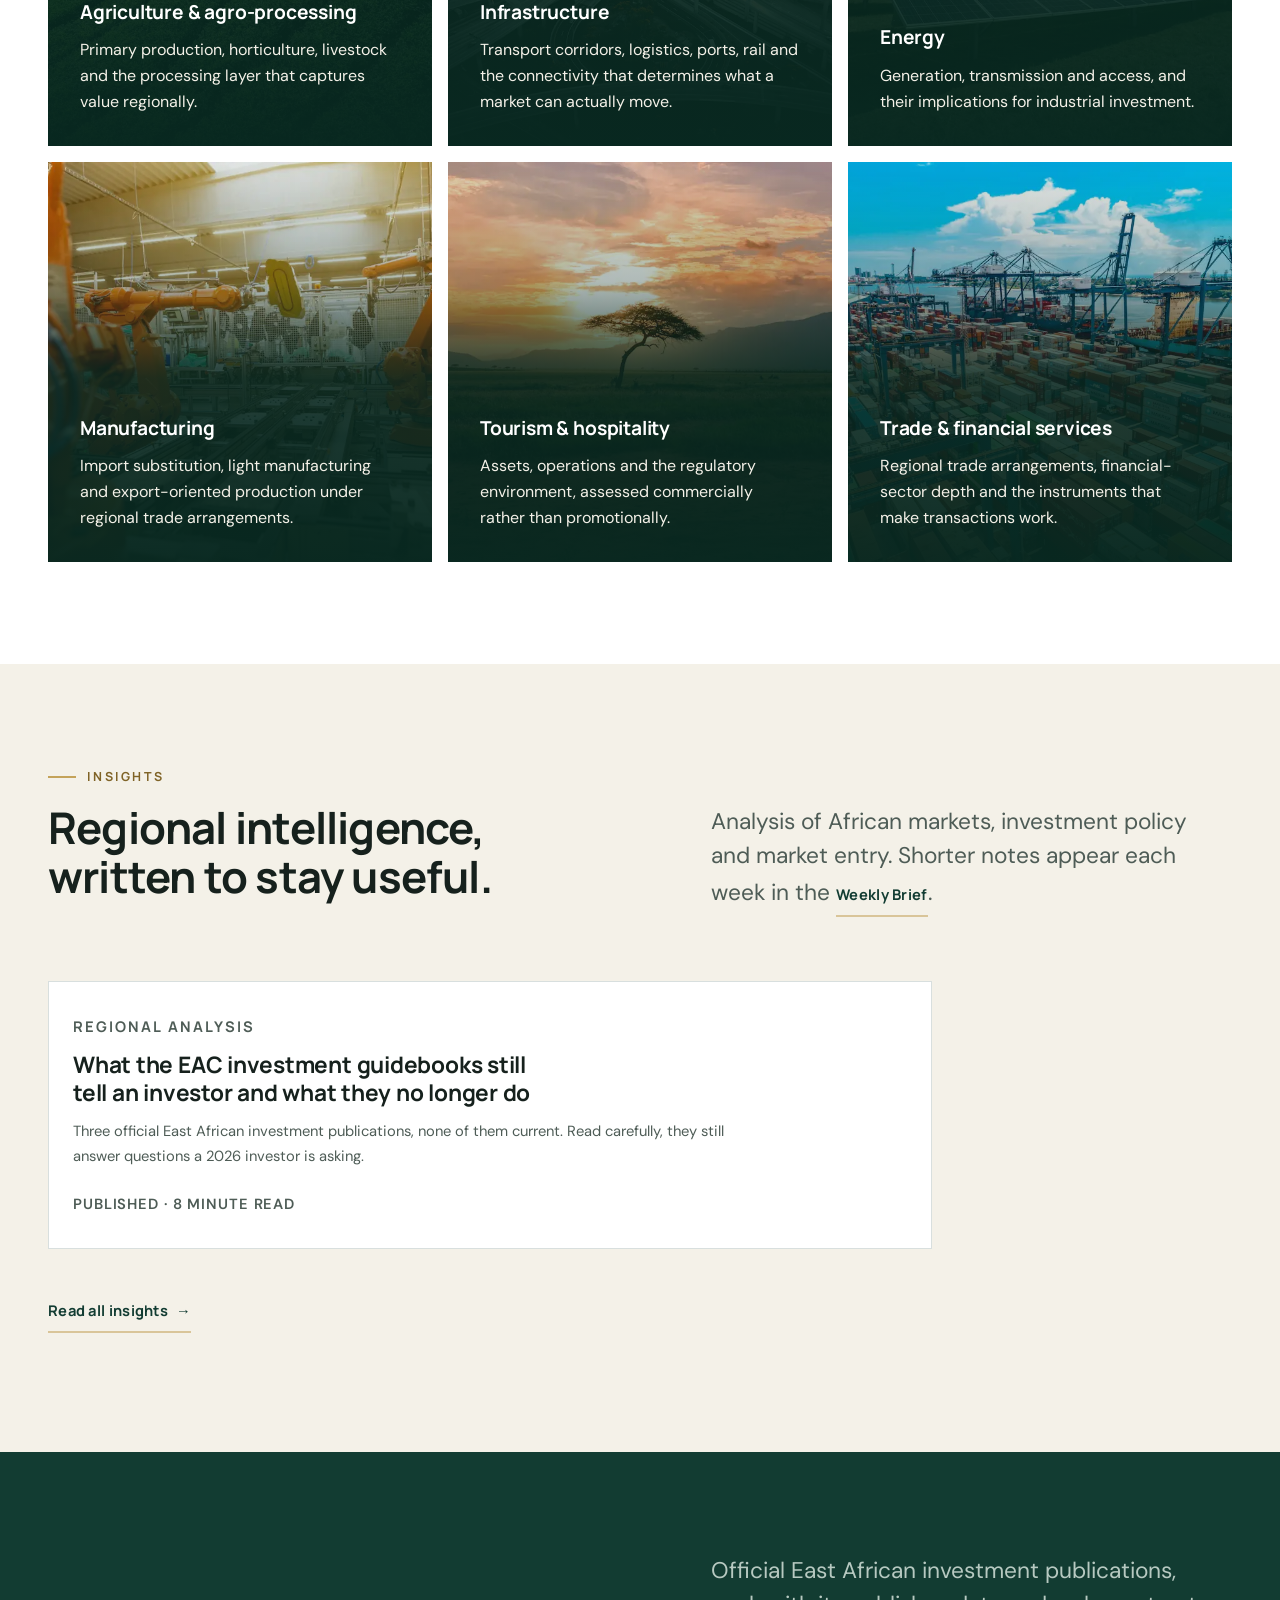
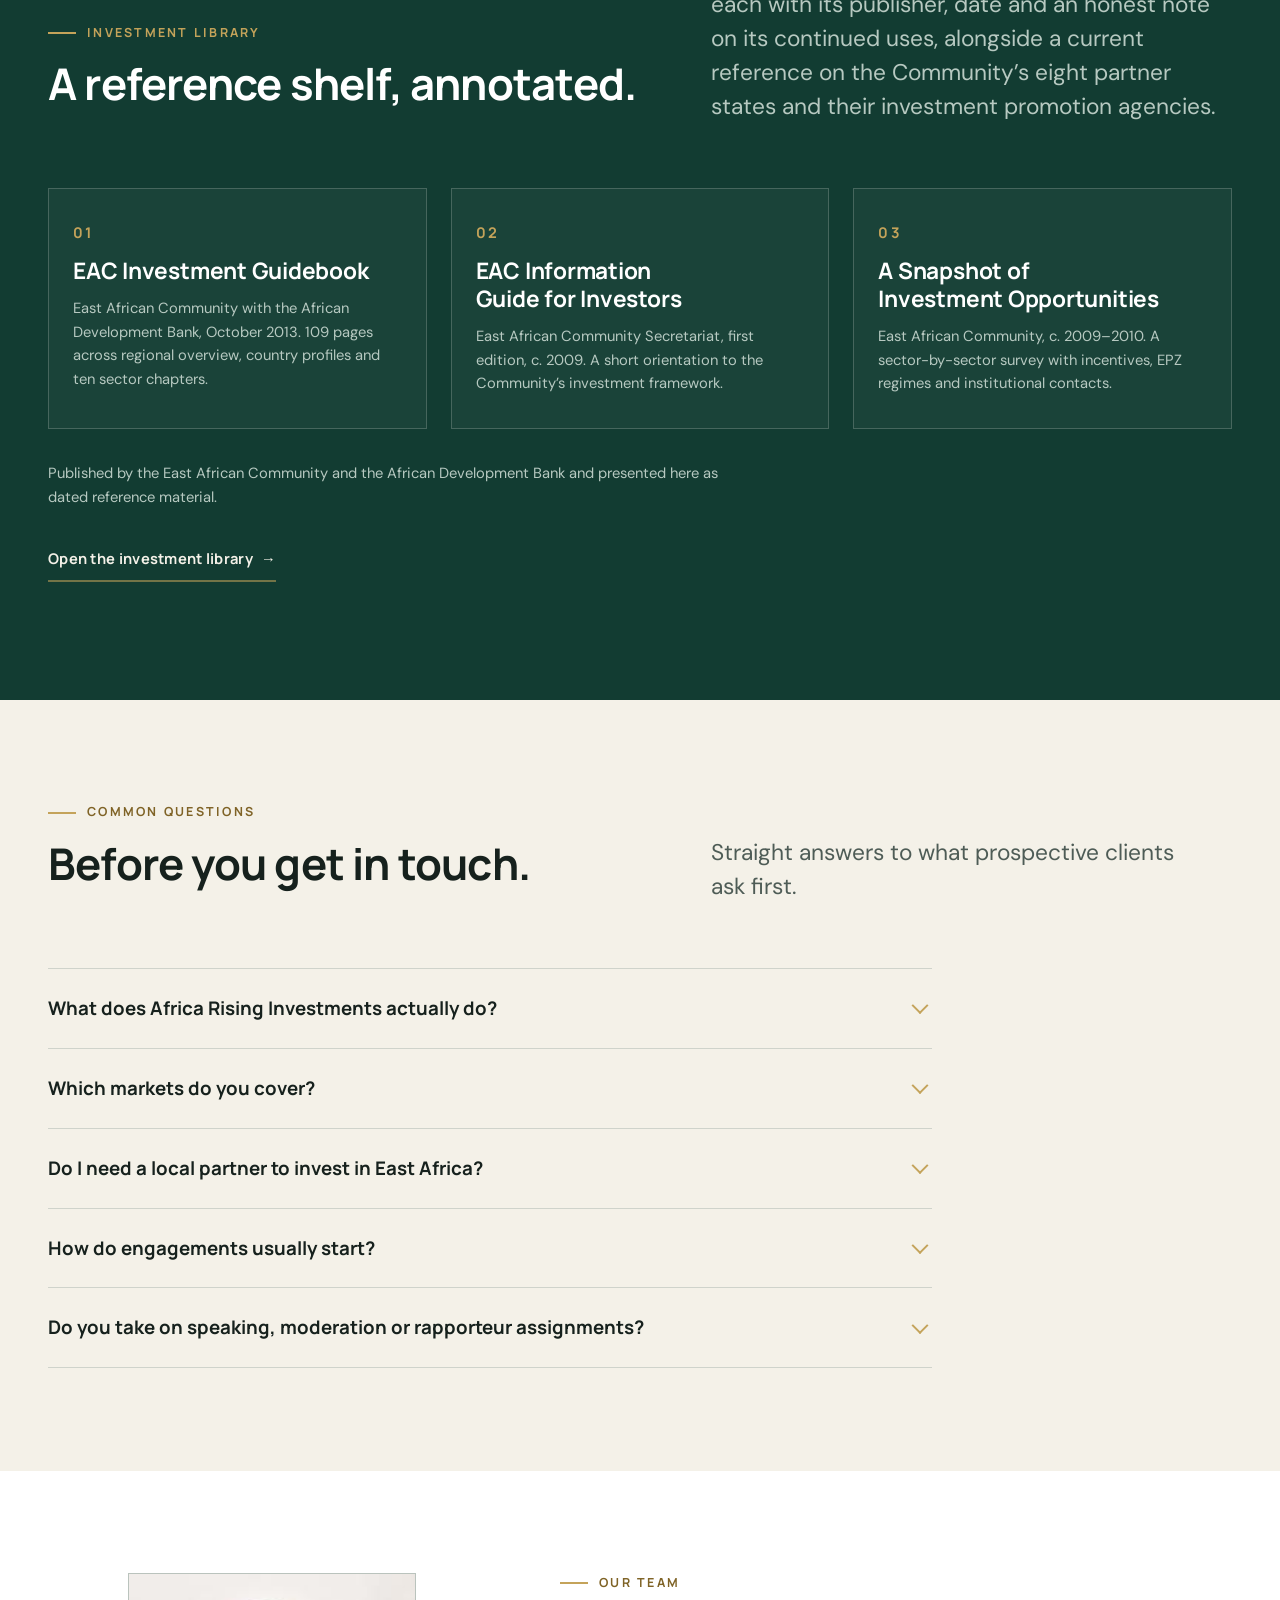
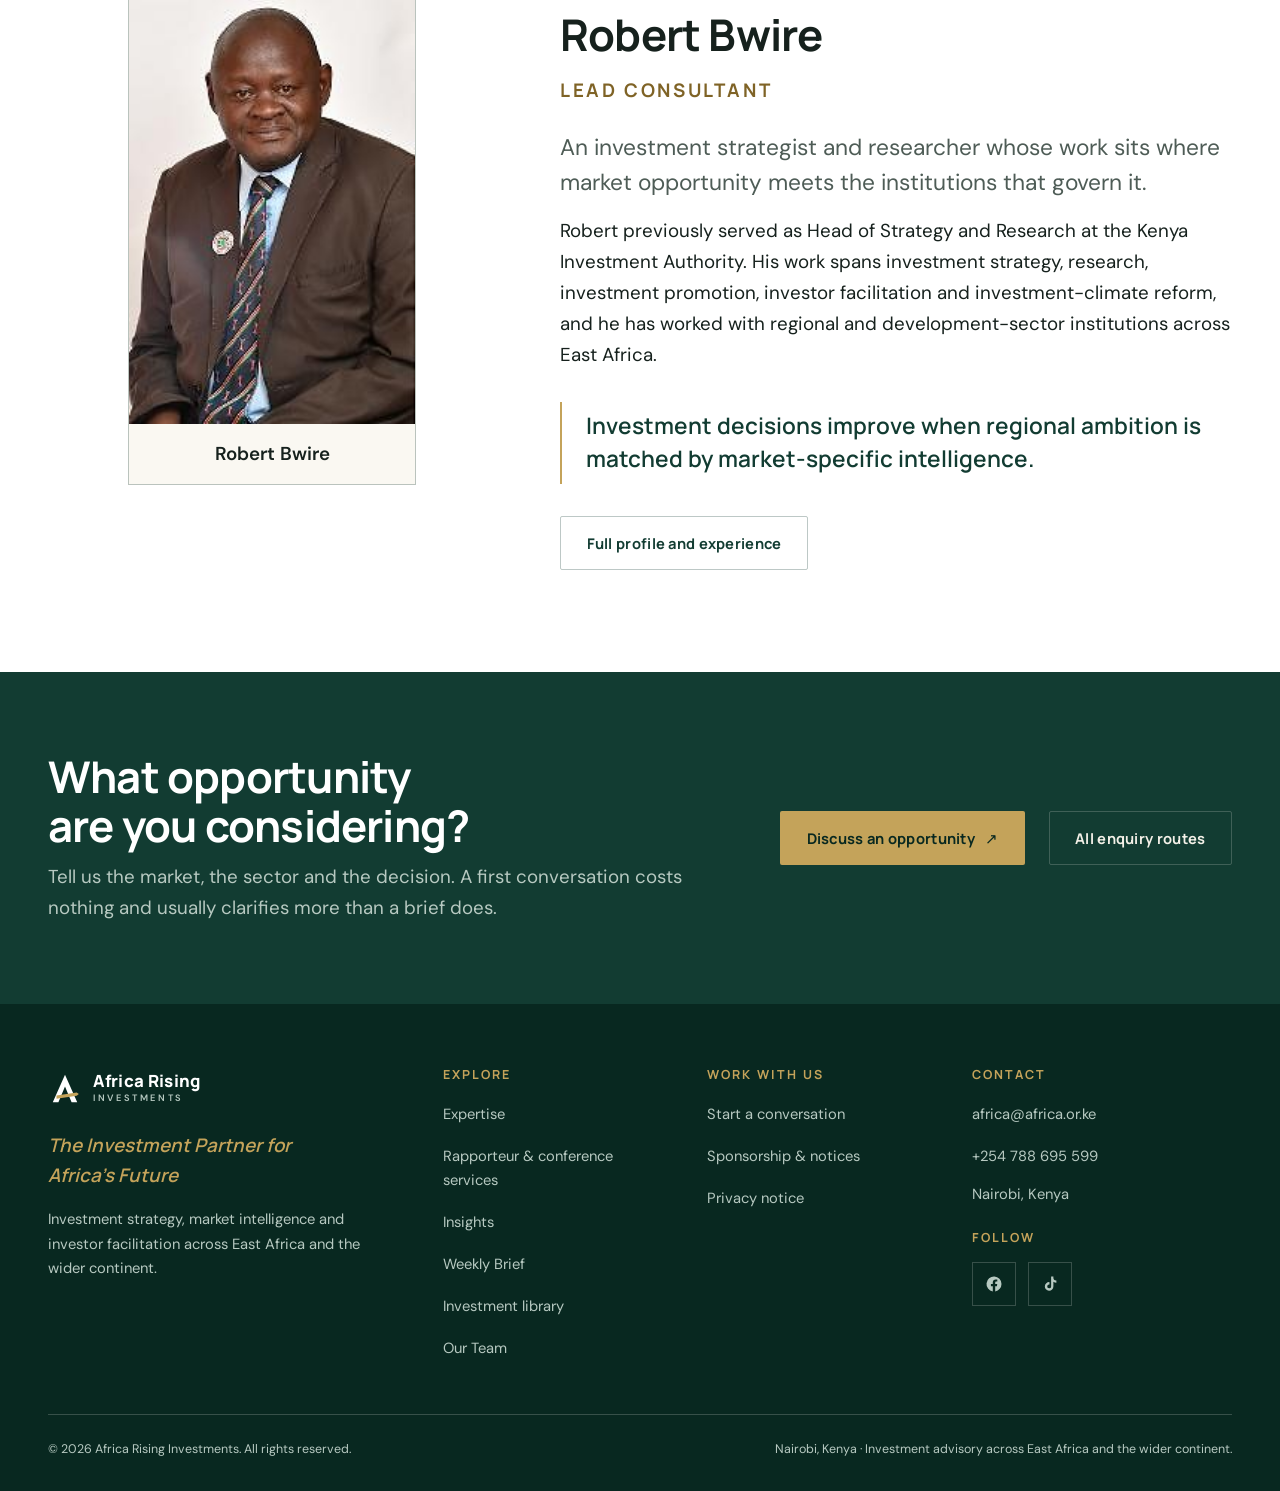
==== commit 1372081f: "Apply client feedback round 2, add Weekly Brief, wire sector photos Contact address: - Replace all 5" ====
--- a/index.html
+++ b/index.html
@@ -46,7 +46,8 @@
   "description": "Africa-focused investment advisory: strategy, market intelligence, market entry, investor facilitation and investment-climate reform across East Africa.",
   "url": "https://africarisingwebsite.github.io/Africarisingdesign/",
   "logo": "https://africarisingwebsite.github.io/Africarisingdesign/assets/logo/logo-horizontal.svg",
-  "email": "africarisinginvestments@gmail.com",
+  "email": "africa@africa.or.ke",
+  "telephone": "+254788695599",
   "areaServed": ["Kenya", "East African Community", "Africa"],
   "knowsAbout": ["Investment promotion", "Investment climate reform", "Market entry", "Regional integration", "Investor facilitation"],
   "sameAs": ["https://web.facebook.com/AfricaRisingInvestments", "https://www.tiktok.com/@africarisinginvesstments"]
@@ -69,6 +70,7 @@
     <nav class="site-nav" id="site-nav" aria-label="Primary" data-menu>
       <a class="site-nav__link" href="expertise/">Expertise</a>
       <a class="site-nav__link" href="insights/">Insights</a>
+      <a class="site-nav__link" href="updates/">Weekly Brief</a>
       <a class="site-nav__link" href="library/">Library</a>
       <a class="site-nav__link" href="about/">About</a>
       <a class="site-nav__link" href="contact/">Contact</a>
@@ -87,7 +89,7 @@
         <h1 id="hero-title">Turning African opportunity into <em>investable strategy.</em></h1>
         <p class="hero__lede">We help investors, institutions and development partners navigate markets, strengthen investment climates and build the partnerships that make investment work.</p>
         <div class="actions hero__actions">
-          <a class="btn btn--gold" href="mailto:africarisinginvestments@gmail.com?subject=Discuss%20an%20investment%20opportunity&body=Please%20tell%20us%20briefly%3A%20who%20you%20are%2C%20the%20market%20or%20sector%20you%20are%20looking%20at%2C%20and%20the%20decision%20you%20are%20facing.">Discuss an opportunity <span class="btn__arrow" aria-hidden="true">&#8599;</span></a>
+          <a class="btn btn--gold" href="mailto:africa@africa.or.ke?subject=Discuss%20an%20investment%20opportunity&body=Please%20tell%20us%20briefly%3A%20who%20you%20are%2C%20the%20market%20or%20sector%20you%20are%20looking%20at%2C%20and%20the%20decision%20you%20are%20facing.">Discuss an opportunity <span class="btn__arrow" aria-hidden="true">&#8599;</span></a>
           <a class="tlink tlink--light" href="#expertise">Explore our expertise <span aria-hidden="true">&rarr;</span></a>
         </div>
       </div>
@@ -186,16 +188,78 @@
     <p style="margin-top:2.5rem"><a class="tlink" href="expertise/">All eight services, in detail <span aria-hidden="true">&rarr;</span></a></p>
   </div>
 </section>
-<section class="section section--white" aria-labelledby="lead-title">
+<section class="section section--white" aria-labelledby="sectors-title">
+  <div class="container">
+    <div class="section-head">
+      <div>
+        <p class="eyebrow">Sector perspective</p>
+        <h2 id="sectors-title">Opportunity is sector-specific. So is the strategy.</h2>
+      </div>
+      <p class="section-head__lede">The sectors below reflect the firm&rsquo;s regional experience and the subject areas covered by the reference material in our investment library.</p>
+    </div>
+    <div class="sectors"><article class="sector sector--photo"><img class="sector__image" src="assets/img/sector-agriculture.webp" alt="" width="800" height="640" loading="lazy" decoding="async"><div class="sector__copy"><h3>Agriculture &amp; agro-processing</h3><p>Primary production, horticulture, livestock and the processing layer that captures value regionally.</p></div></article><article class="sector sector--photo"><img class="sector__image" src="assets/img/sector-infrastructure.webp" alt="" width="800" height="640" loading="lazy" decoding="async"><div class="sector__copy"><h3>Infrastructure</h3><p>Transport corridors, logistics, ports, rail and the connectivity that determines what a market can actually move.</p></div></article><article class="sector sector--photo"><img class="sector__image" src="assets/img/sector-energy.webp" alt="" width="800" height="640" loading="lazy" decoding="async"><div class="sector__copy"><h3>Energy</h3><p>Generation, transmission and access, and their implications for industrial investment.</p></div></article><article class="sector sector--photo"><img class="sector__image" src="assets/img/sector-manufacturing.webp" alt="" width="800" height="640" loading="lazy" decoding="async"><div class="sector__copy"><h3>Manufacturing</h3><p>Import substitution, light manufacturing and export-oriented production under regional trade arrangements.</p></div></article><article class="sector sector--photo"><img class="sector__image" src="assets/img/sector-tourism.webp" alt="" width="800" height="640" loading="lazy" decoding="async"><div class="sector__copy"><h3>Tourism &amp; hospitality</h3><p>Assets, operations and the regulatory environment, assessed commercially rather than promotionally.</p></div></article><article class="sector sector--photo"><img class="sector__image" src="assets/img/sector-trade.webp" alt="" width="800" height="640" loading="lazy" decoding="async"><div class="sector__copy"><h3>Trade &amp; financial services</h3><p>Regional trade arrangements, financial-sector depth and the instruments that make transactions work.</p></div></article></div>
+  </div>
+</section>
+<section class="section section--ivory" aria-labelledby="insights-title">
+  <div class="container">
+    <div class="section-head">
+      <div>
+        <p class="eyebrow">Insights</p>
+        <h2 id="insights-title">Regional intelligence, written to stay useful.</h2>
+      </div>
+      <p class="section-head__lede">Analysis of African markets, investment policy and market entry. Shorter notes appear each week in the <a class="tlink" href="updates/">Weekly Brief</a>.</p>
+    </div>
+    <div class="grid" style="max-width:var(--measure)">
+      <article class="post reveal">
+        <p class="post__kicker">Regional analysis</p>
+        <h3><a href="insights/eac-guidebooks-what-still-holds/">What the EAC investment guidebooks still tell an investor and what they no longer do</a></h3>
+        <p>Three official East African investment publications, none of them current. Read carefully, they still answer questions a 2026 investor is asking.</p>
+        <p class="post__meta">Published &middot; 8 minute read</p>
+      </article>
+    </div>
+    <p style="margin-top:2.5rem"><a class="tlink" href="insights/">Read all insights <span aria-hidden="true">&rarr;</span></a></p>
+  </div>
+</section>
+<section class="section section--forest" aria-labelledby="lib-title">
+  <div class="container">
+    <div class="section-head section-head--light">
+      <div>
+        <p class="eyebrow">Investment library</p>
+        <h2 id="lib-title">A reference shelf, annotated.</h2>
+      </div>
+      <p class="section-head__lede">Official East African investment publications, each with its publisher, date and an honest note on its continued uses, alongside a current reference on the Community&rsquo;s eight partner states and their investment promotion agencies.</p>
+    </div>
+    <div class="grid grid--3">
+      <article class="card card--dark"><p class="card__index">01</p><h3>EAC Investment Guidebook</h3><p>East African Community with the African Development Bank, October 2013. 109 pages across regional overview, country profiles and ten sector chapters.</p></article>
+      <article class="card card--dark"><p class="card__index">02</p><h3>EAC Information Guide for Investors</h3><p>East African Community Secretariat, first edition, c.&nbsp;2009. A short orientation to the Community&rsquo;s investment framework.</p></article>
+      <article class="card card--dark"><p class="card__index">03</p><h3>A Snapshot of Investment Opportunities</h3><p>East African Community, c.&nbsp;2009&ndash;2010. A sector-by-sector survey with incentives, EPZ regimes and institutional contacts.</p></article>
+    </div>
+    <p class="small" style="margin-top:2rem;color:var(--sage)">Published by the East African Community and the African Development Bank and presented here as dated reference material.</p>
+    <p style="margin-top:1.75rem"><a class="tlink tlink--light" href="library/">Open the investment library <span aria-hidden="true">&rarr;</span></a></p>
+  </div>
+</section>
+<section class="section section--ivory" aria-labelledby="faq-title">
+  <div class="container">
+    <div class="section-head">
+      <div>
+        <p class="eyebrow">Common questions</p>
+        <h2 id="faq-title">Before you get in touch.</h2>
+      </div>
+      <p class="section-head__lede">Straight answers to what prospective clients ask first.</p>
+    </div>
+    <div class="faq"><details><summary>What does Africa Rising Investments actually do?</summary><div><p>We advise investors, companies, governments and development partners on African markets: assessing whether an opportunity is commercially real, mapping the institutions and approvals a decision depends on, identifying credible partners, and supporting the practical work of entering or expanding in a market. Engagements range from a single research question to a sustained advisory relationship.</p></div></details><details><summary>Which markets do you cover?</summary><div><p>Our core depth is East Africa and the East African Community, which now spans eight partner states. We also work on continent-wide questions where regional comparison is needed, for example when an investor is choosing between East, West and Southern African entry routes.</p></div></details><details><summary>Do I need a local partner to invest in East Africa?</summary><div><p>It depends on the market, the sector and the structure you choose; requirements differ across partner states and change over time. Rather than a general answer, we establish what applies to your specific case, which institutions administer it, and whether a partner is a legal requirement, a practical advantage, or neither.</p></div></details><details><summary>How do engagements usually start?</summary><div><p>With a short conversation about the decision you are facing. That is normally enough to establish whether we can help, what shape the work would take and roughly what it involves. There is no charge for that first conversation.</p></div></details><details><summary>Do you take on speaking, moderation or rapporteur assignments?</summary><div><p>Yes. Rapporteur and conference services are a distinct part of the practice, covering investment conferences, institutional meetings and stakeholder forums.</p></div></details></div>
+  </div>
+</section>
+<section class="section section--white" aria-labelledby="team-title">
   <div class="container">
     <div class="leadership">
       <figure class="portrait portrait--photo">
           <img src="assets/img/robert-bwire.jpg" alt="Robert Bwire, Lead Consultant at Africa Rising Investments" width="192" height="302" loading="lazy" decoding="async">
-          <figcaption>Robert Bwire <span>Lead Consultant</span></figcaption>
+          <figcaption>Robert Bwire</figcaption>
         </figure>
       <div>
-        <p class="eyebrow">Leadership</p>
-        <h2 id="lead-title">Robert Bwire</h2>
+        <p class="eyebrow">Our team</p>
+        <h2 id="team-title">Robert Bwire</h2>
         <p class="role">Lead Consultant</p>
         <p class="lede">An investment strategist and researcher whose work sits where market opportunity meets the institutions that govern it.</p>
         <p>Robert previously served as Head of Strategy and Research at the Kenya Investment Authority. His work spans investment strategy, research, investment promotion, investor facilitation and investment-climate reform, and he has worked with regional and development-sector institutions across East Africa.</p>
@@ -207,68 +271,6 @@
     </div>
   </div>
 </section>
-<section class="section section--ivory" aria-labelledby="sectors-title">
-  <div class="container">
-    <div class="section-head">
-      <div>
-        <p class="eyebrow">Sector perspective</p>
-        <h2 id="sectors-title">Opportunity is sector-specific. So is the strategy.</h2>
-      </div>
-      <p class="section-head__lede">The sectors below reflect the firm&rsquo;s regional experience and the subject areas covered by the reference material in our investment library.</p>
-    </div>
-    <div class="sectors"><article class="sector"><svg class="sector__icon" viewBox="0 0 48 48" aria-hidden="true" focusable="false"><path d="M24 42V22M24 22c0-7 5-12 12-12 0 7-5 12-12 12M24 26c0-6-4-10-10-10 0 6 4 10 10 10M12 42h24"/></svg><h3>Agriculture &amp; agro-processing</h3><p>Primary production, horticulture, livestock and the processing layer that captures value regionally.</p></article><article class="sector"><svg class="sector__icon" viewBox="0 0 48 48" aria-hidden="true" focusable="false"><path d="M4 42h40M12 42V16M36 42V16M12 22h24M12 30h24M8 16h32l-4-6H12z"/></svg><h3>Infrastructure</h3><p>Transport corridors, logistics, ports, rail and the connectivity that determines what a market can actually move.</p></article><article class="sector"><svg class="sector__icon" viewBox="0 0 48 48" aria-hidden="true" focusable="false"><path d="M27 4 12 27h10l-3 17 17-24H26z"/></svg><h3>Energy</h3><p>Generation, transmission and access, and their implications for industrial investment.</p></article><article class="sector"><svg class="sector__icon" viewBox="0 0 48 48" aria-hidden="true" focusable="false"><path d="M6 42h36V22l-10 7v-7l-10 7V14H6z"/><path d="M14 34h4M24 34h4M34 34h4"/></svg><h3>Manufacturing</h3><p>Import substitution, light manufacturing and export-oriented production under regional trade arrangements.</p></article><article class="sector"><svg class="sector__icon" viewBox="0 0 48 48" aria-hidden="true" focusable="false"><path d="M6 40h36M24 40V16M24 16 12 22c0-7 5-12 12-12s12 5 12 12z"/></svg><h3>Tourism &amp; hospitality</h3><p>Assets, operations and the regulatory environment, assessed commercially rather than promotionally.</p></article><article class="sector"><svg class="sector__icon" viewBox="0 0 48 48" aria-hidden="true" focusable="false"><path d="M10 20h28l-3 22H13z"/><path d="M18 20v-5a6 6 0 0 1 12 0v5"/></svg><h3>Trade &amp; financial services</h3><p>Regional trade arrangements, financial-sector depth and the instruments that make transactions work.</p></article></div>
-  </div>
-</section>
-<section class="section section--white" aria-labelledby="insights-title">
-  <div class="container">
-    <div class="section-head">
-      <div>
-        <p class="eyebrow">Insights</p>
-        <h2 id="insights-title">Regional intelligence, written to stay useful.</h2>
-      </div>
-      <p class="section-head__lede">Analysis of African markets, investment policy and market entry.</p>
-    </div>
-    <div class="grid" style="max-width:var(--measure)">
-      <article class="post reveal">
-        <p class="post__kicker">Regional analysis</p>
-        <h3><a href="insights/eac-guidebooks-what-still-holds/">What the EAC investment guidebooks still tell an investor and what they no longer do</a></h3>
-        <p>Three official East African investment publications, none of them current. Read carefully, they still answer questions a 2026 investor is asking.</p>
-        <p class="post__meta">Published &middot; 8 minute read</p>
-      </article>
-    </div>
-    <p style="margin-top:2.5rem"><a class="tlink" href="insights/">Read all insights <span aria-hidden="true">&rarr;</span></a></p>
-  </div>
-</section>
-<section class="section section--forest" aria-labelledby="lib-title">
-  <div class="container">
-    <div class="section-head section-head--light">
-      <div>
-        <p class="eyebrow">Investment library</p>
-        <h2 id="lib-title">A reference shelf, annotated.</h2>
-      </div>
-      <p class="section-head__lede">Official East African investment publications, each with its publisher, date and an honest note on its continued uses, alongside a current reference on the Community&rsquo;s eight partner states and their investment promotion agencies.</p>
-    </div>
-    <div class="grid grid--3">
-      <article class="card card--dark"><p class="card__index">01</p><h3>EAC Investment Guidebook</h3><p>East African Community with the African Development Bank, October 2013. 109 pages across regional overview, country profiles and ten sector chapters.</p></article>
-      <article class="card card--dark"><p class="card__index">02</p><h3>EAC Information Guide for Investors</h3><p>East African Community Secretariat, first edition, c.&nbsp;2009. A short orientation to the Community&rsquo;s investment framework.</p></article>
-      <article class="card card--dark"><p class="card__index">03</p><h3>A Snapshot of Investment Opportunities</h3><p>East African Community, c.&nbsp;2009&ndash;2010. A sector-by-sector survey with incentives, EPZ regimes and institutional contacts.</p></article>
-    </div>
-    <p class="small" style="margin-top:2rem;color:var(--sage)">Published by the East African Community and the African Development Bank and presented here as dated reference material.</p>
-    <p style="margin-top:1.75rem"><a class="tlink tlink--light" href="library/">Open the investment library <span aria-hidden="true">&rarr;</span></a></p>
-  </div>
-</section>
-<section class="section section--ivory" aria-labelledby="faq-title">
-  <div class="container">
-    <div class="section-head">
-      <div>
-        <p class="eyebrow">Common questions</p>
-        <h2 id="faq-title">Before you get in touch.</h2>
-      </div>
-      <p class="section-head__lede">Straight answers to what prospective clients ask first.</p>
-    </div>
-    <div class="faq"><details><summary>What does Africa Rising Investments actually do?</summary><div><p>We advise investors, companies, governments and development partners on African markets: assessing whether an opportunity is commercially real, mapping the institutions and approvals a decision depends on, identifying credible partners, and supporting the practical work of entering or expanding in a market. Engagements range from a single research question to a sustained advisory relationship.</p></div></details><details><summary>Which markets do you cover?</summary><div><p>Our core depth is East Africa and the East African Community, which now spans eight partner states. We also work on continent-wide questions where regional comparison is needed, for example when an investor is choosing between East, West and Southern African entry routes.</p></div></details><details><summary>Do I need a local partner to invest in East Africa?</summary><div><p>It depends on the market, the sector and the structure you choose; requirements differ across partner states and change over time. Rather than a general answer, we establish what applies to your specific case, which institutions administer it, and whether a partner is a legal requirement, a practical advantage, or neither.</p></div></details><details><summary>How do engagements usually start?</summary><div><p>With a short conversation about the decision you are facing. That is normally enough to establish whether we can help, what shape the work would take and roughly what it involves. There is no charge for that first conversation.</p></div></details><details><summary>Do you take on speaking, moderation or rapporteur assignments?</summary><div><p>Yes. Rapporteur and conference services are a distinct part of the practice, covering investment conferences, institutional meetings and stakeholder forums.</p></div></details></div>
-  </div>
-</section>
 <section class="cta-band">
   <div class="container cta-band__inner">
     <div>
@@ -276,7 +278,7 @@
       <p>Tell us the market, the sector and the decision. A first conversation costs nothing and usually clarifies more than a brief does.</p>
     </div>
     <div class="actions">
-      <a class="btn btn--gold" href="mailto:africarisinginvestments@gmail.com?subject=Investment%20enquiry">Discuss an opportunity <span class="btn__arrow" aria-hidden="true">&#8599;</span></a>
+      <a class="btn btn--gold" href="mailto:africa@africa.or.ke?subject=Investment%20enquiry">Discuss an opportunity <span class="btn__arrow" aria-hidden="true">&#8599;</span></a>
       <a class="btn btn--ghost-light" href="contact/">All enquiry routes</a>
     </div>
   </div>
@@ -299,8 +301,9 @@
           <li><a href="expertise/">Expertise</a></li>
           <li><a href="expertise/rapporteur/">Rapporteur &amp; conference services</a></li>
           <li><a href="insights/">Insights</a></li>
+          <li><a href="updates/">Weekly Brief</a></li>
           <li><a href="library/">Investment library</a></li>
-          <li><a href="about/">About Robert Bwire</a></li>
+          <li><a href="about/">Our Team</a></li>
         </ul>
       </nav>
       <nav aria-labelledby="f-work">
@@ -314,7 +317,8 @@
       <div>
         <h2 id="f-contact">Contact</h2>
         <ul>
-          <li><a href="mailto:africarisinginvestments@gmail.com">africarisinginvestments@gmail.com</a></li>
+          <li><a href="mailto:africa@africa.or.ke">africa@africa.or.ke</a></li>
+          <li><a href="tel:+254788695599">+254 788 695 599</a></li>
           <li><span class="small">Nairobi, Kenya</span></li>
         </ul>
         <h3 style="margin-top:1.5rem">Follow</h3>
--- a/assets/css/styles.css
+++ b/assets/css/styles.css
@@ -533,6 +533,26 @@
 .sector h3 { font-size: var(--step-0); margin: 0; }
 .sector p { font-size: var(--step--1); color: var(--slate); margin: 0; line-height: 1.55; }
 
+/* Sector photographs are decorative; the headings and descriptions carry the meaning. */
+.sectors:has(.sector--photo) { gap: 1rem; border: 0; background: transparent; }
+.sector--photo { position: relative; isolation: isolate; overflow: hidden;
+  min-height: 25rem; padding: clamp(1.5rem, 2.5vw, 2rem); align-content: end;
+  background: var(--forest-deep); color: var(--white); }
+.sector__image { position: absolute; z-index: -2; inset: 0; width: 100%; height: 100%;
+  object-fit: cover; }
+.sector--photo::before { content: ""; position: absolute; z-index: -1; inset: 0;
+  background: linear-gradient(180deg, rgba(8,40,32,.12) 0%, rgba(8,40,32,.32) 30%,
+    rgba(8,40,32,.88) 54%, rgba(8,40,32,.98) 100%); }
+.sector__copy { display: grid; gap: .8rem; }
+.sector--photo h3 { color: #fff; font-size: clamp(1.1rem, 1.5vw, 1.3rem); line-height: 1.3; }
+.sector--photo p { color: #f4f1e8; font-size: 1rem; line-height: 1.6; }
+@media (max-width: 39.99em) { .sector--photo { min-height: 23rem; } }
+@media (forced-colors: active) {
+  .sector__image, .sector--photo::before { display: none; }
+  .sector--photo { border: 1px solid CanvasText; }
+  .sector--photo h3, .sector--photo p { color: CanvasText; }
+}
+
 /* ---------- 13. Library ---------- */
 .doc { display: grid; gap: var(--s-4); padding: var(--s-6); background: var(--white);
   border: 1px solid var(--rule); }
@@ -751,3 +771,29 @@
 }
 @media (max-width: 46em) { .table-hint { display: block; } }
 .table-wrap:focus-visible { outline: 3px solid var(--gold); outline-offset: 2px; }
+
+/* Supplied portrait: preserve the complete photograph and avoid excessive enlargement. */
+.portrait--photo { display: block; width: 100%; max-width: 288px; aspect-ratio: auto; padding: 0; margin: 0 auto; background: var(--ivory-warm); color: var(--charcoal); }
+.portrait--photo::before { content: none; }
+.portrait--photo img { display: block; width: 100%; height: auto; }
+.portrait--photo figcaption { padding: 1rem; font-weight: 600; line-height: 1.5; }
+.portrait--photo figcaption span { display: block; font-size: .875rem; font-weight: 400; color: var(--slate); }
+
+/* ---------- 29. Weekly brief ---------- */
+.brief { max-width: var(--measure); margin-inline: auto; border-top: 1px solid var(--rule); }
+.brief__entry { padding: var(--s-6) 0; border-bottom: 1px solid var(--rule); }
+.brief__date {
+  font-family: var(--font-display); font-size: var(--step--2); font-weight: 700;
+  letter-spacing: 0.14em; text-transform: uppercase; color: var(--gold-ink);
+  margin: 0 0 var(--s-2);
+}
+.brief__entry h3 { margin: 0 0 var(--s-3); font-size: var(--step-1); }
+.brief__entry p { margin: 0 0 var(--s-3); }
+.brief__entry p:last-child { margin-bottom: 0; }
+.brief__tag {
+  display: inline-block; margin-left: var(--s-3); padding: 0.15em 0.6em;
+  border: 1px solid var(--rule-strong); font-family: var(--font-display);
+  font-size: var(--step--2); font-weight: 600; letter-spacing: 0.1em;
+  text-transform: uppercase; color: var(--slate); vertical-align: 0.15em;
+}
+.brief__empty { padding: var(--s-7) 0; border-bottom: 1px solid var(--rule); color: var(--slate); }
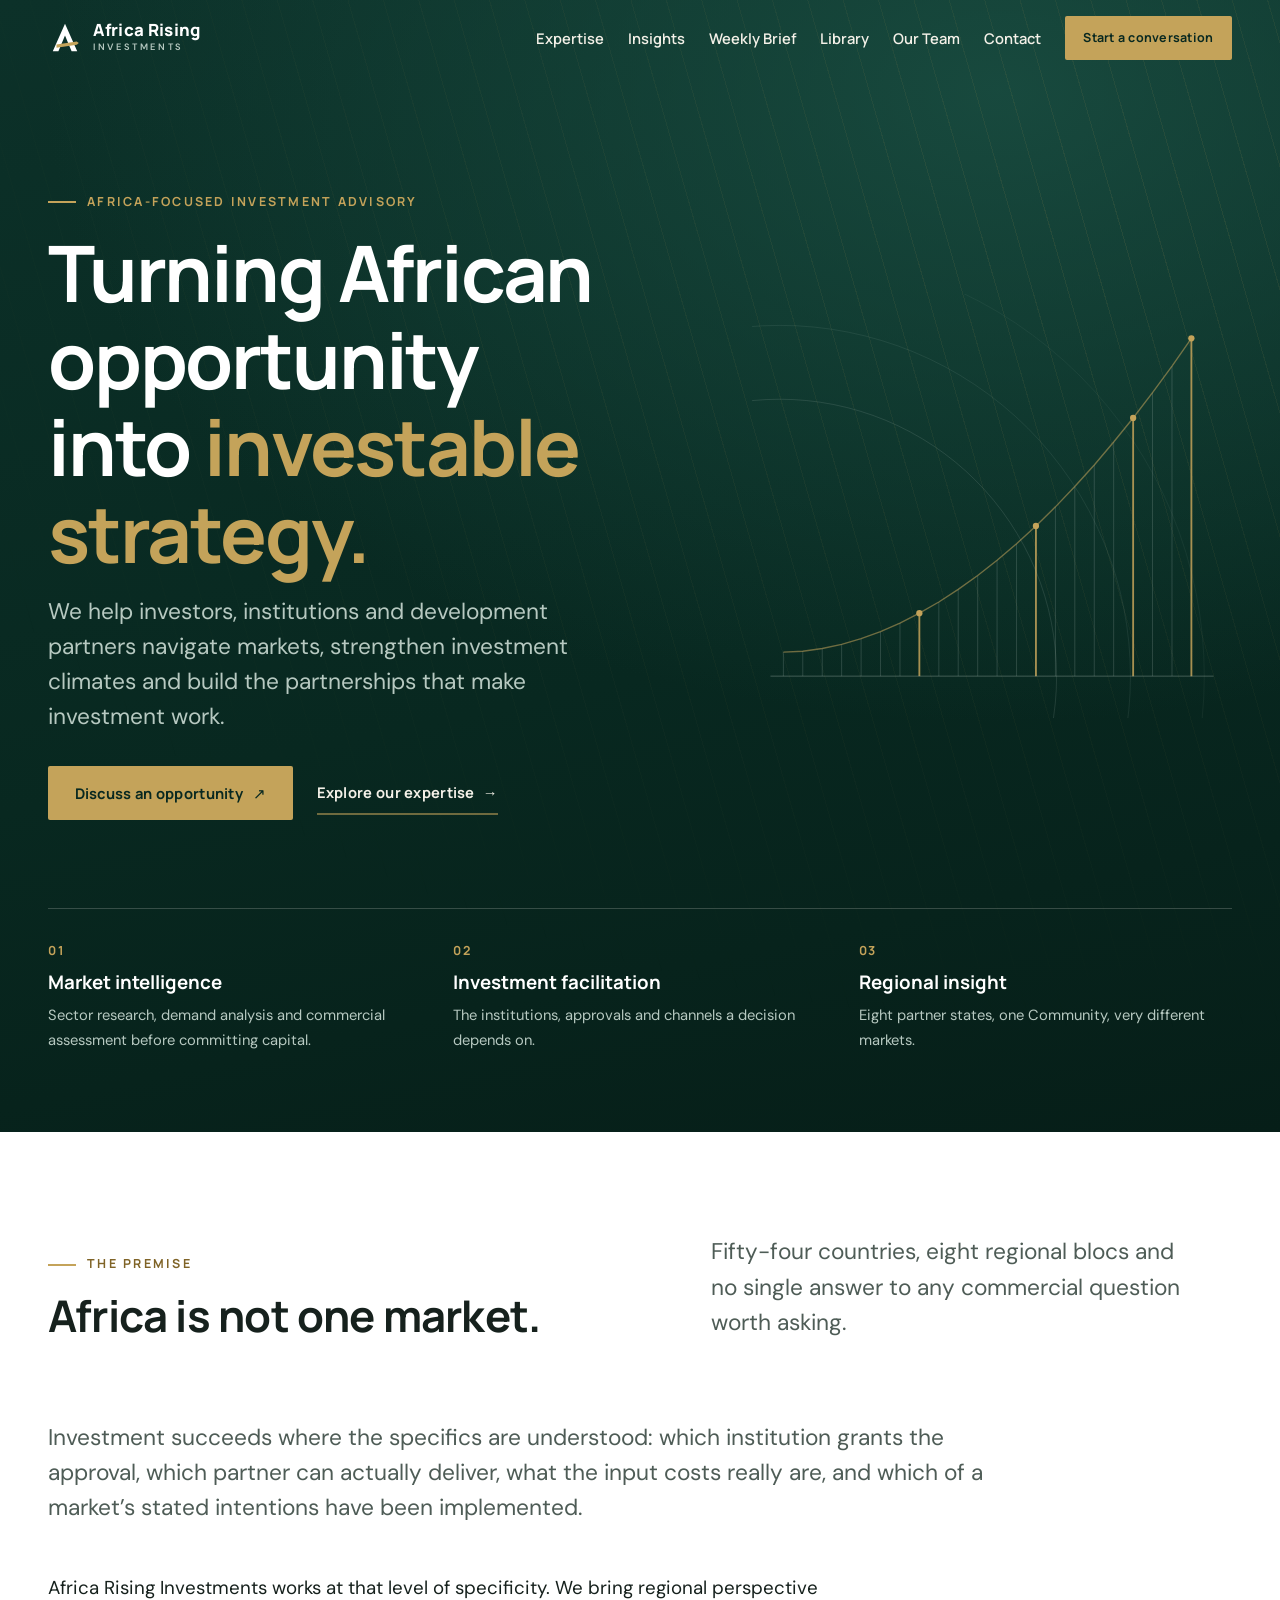
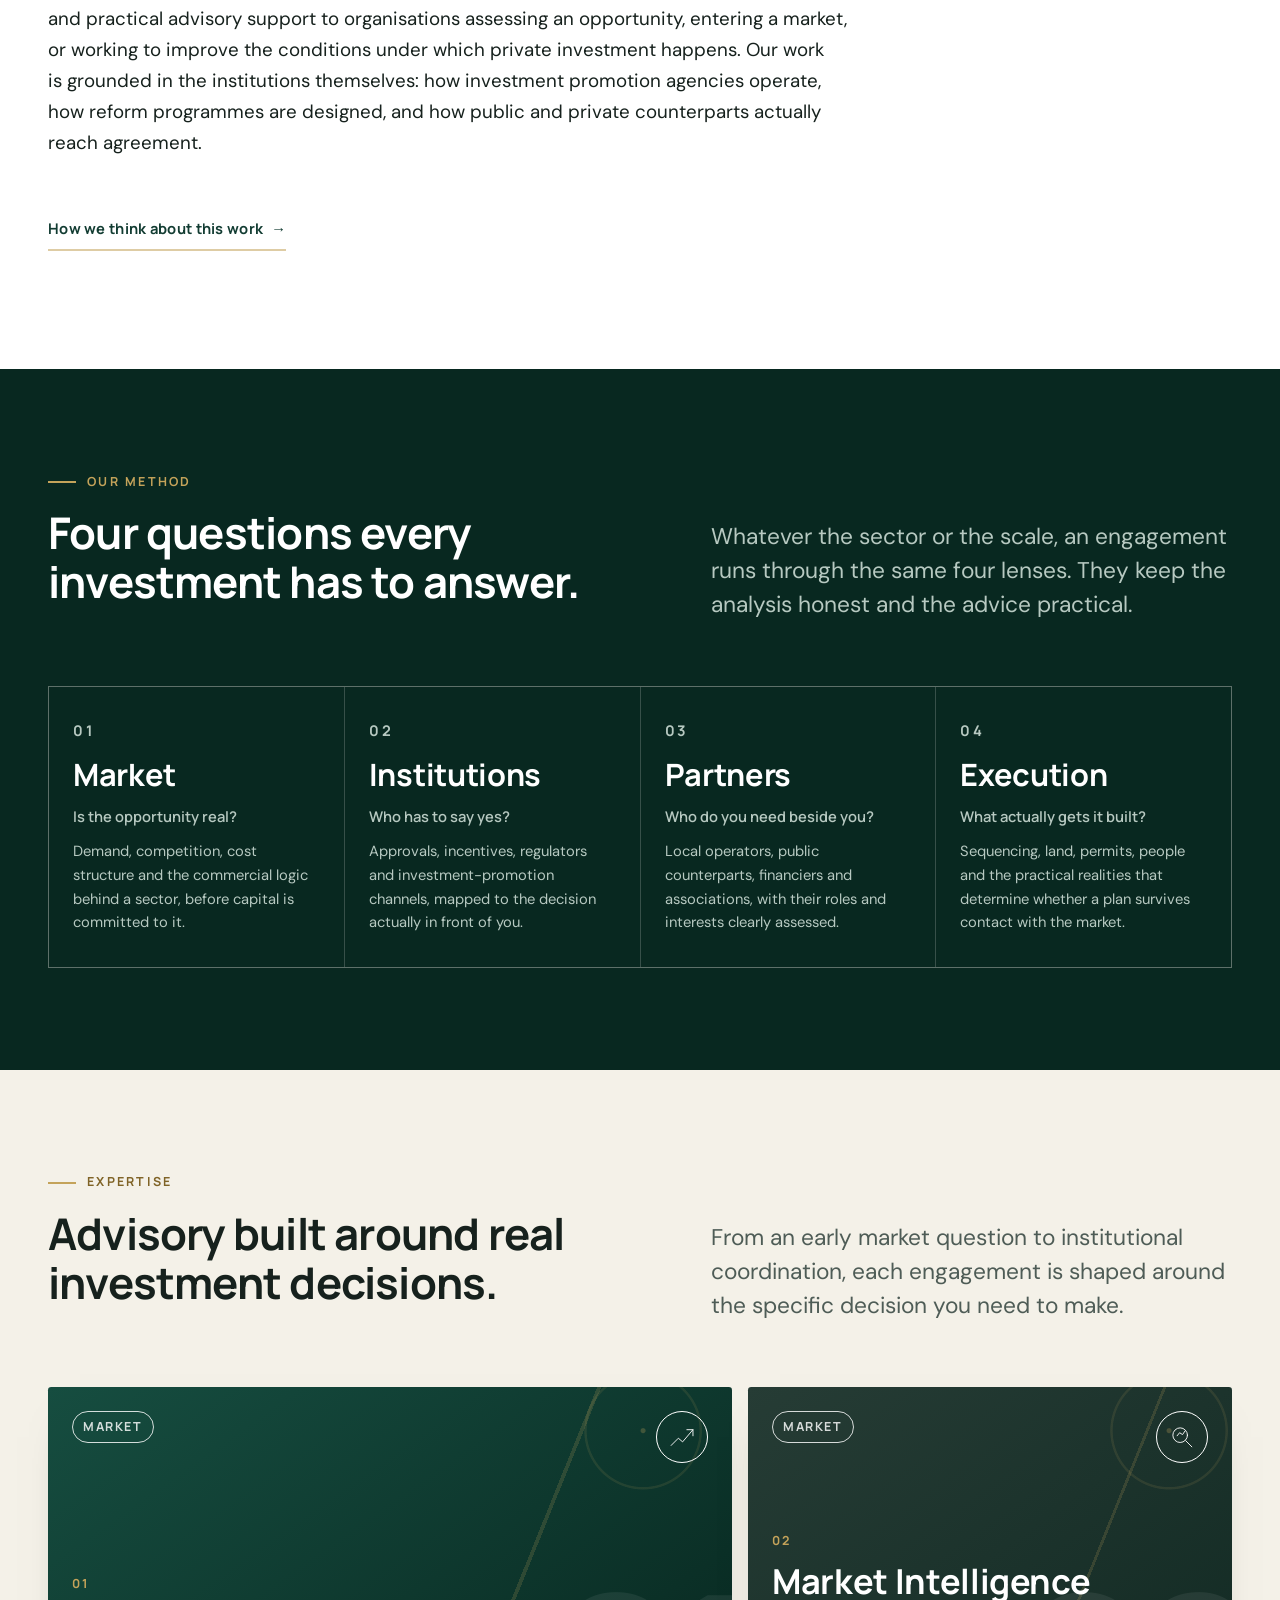
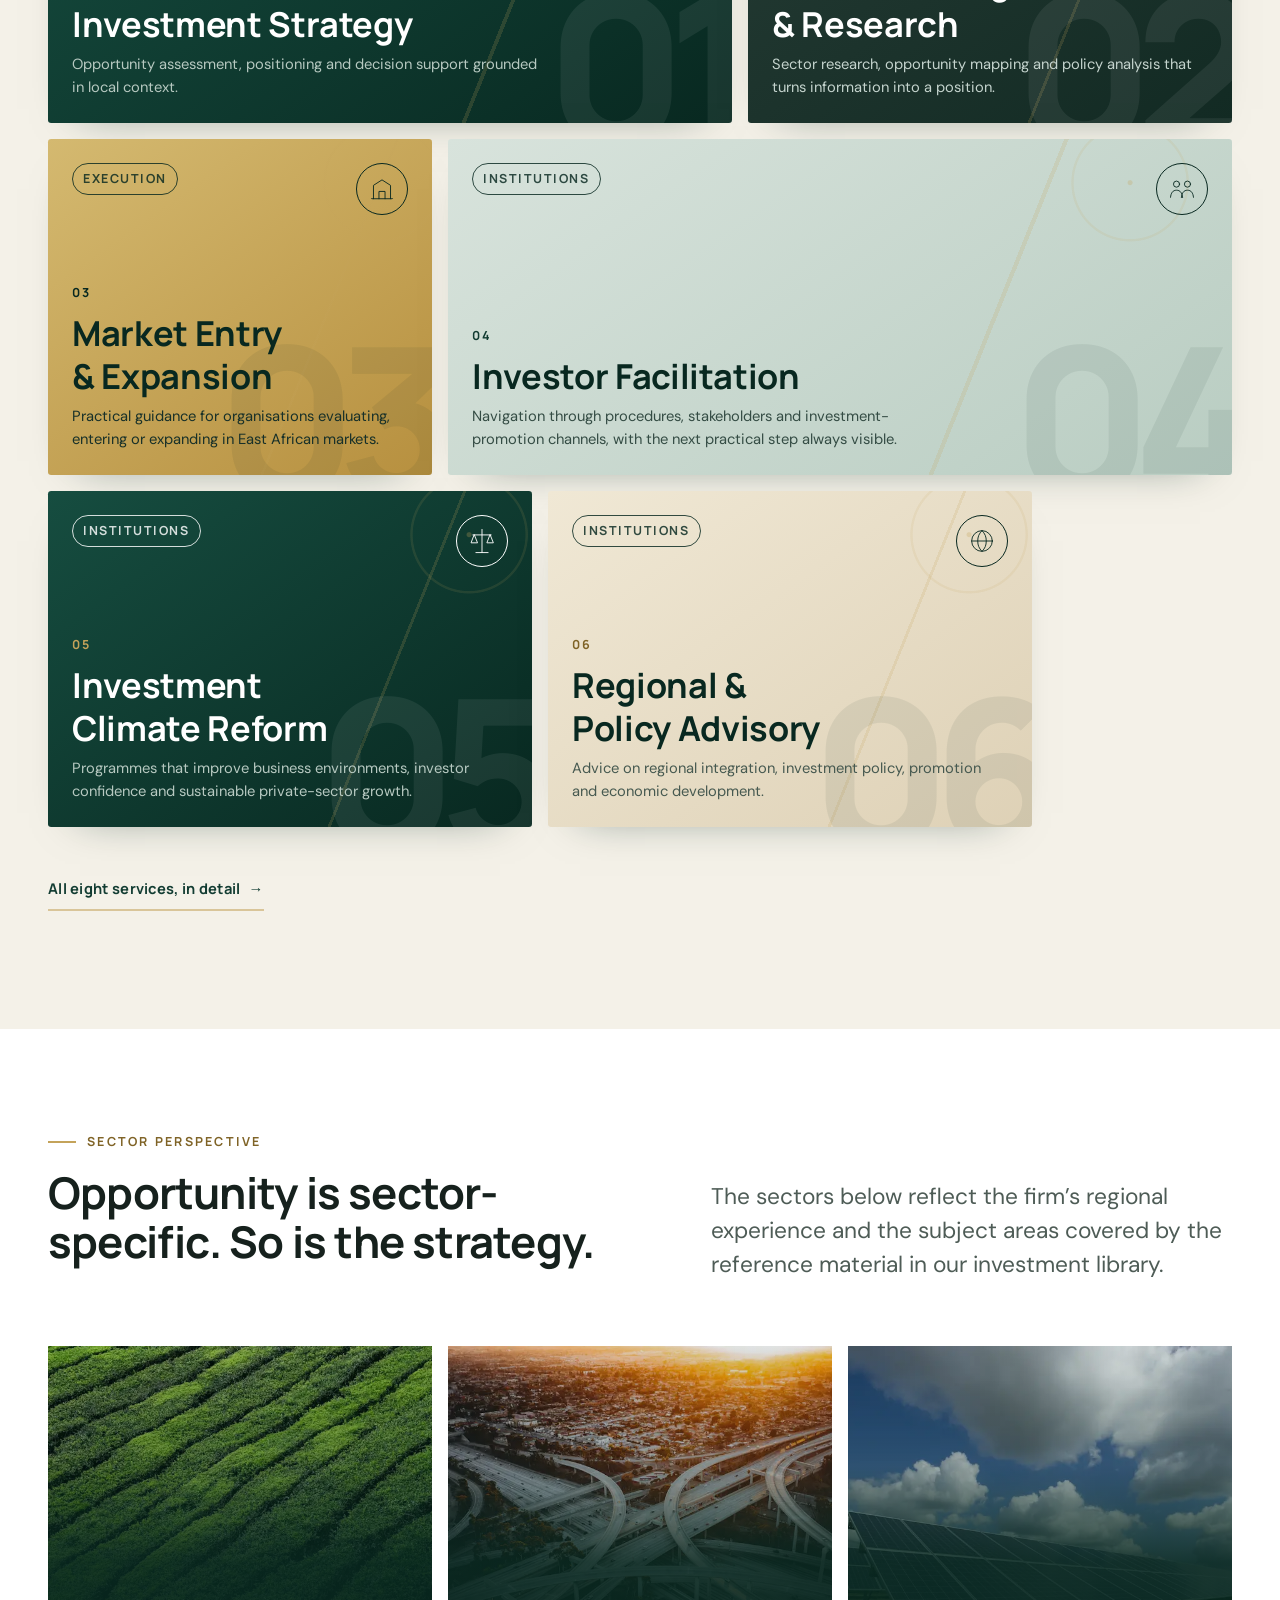
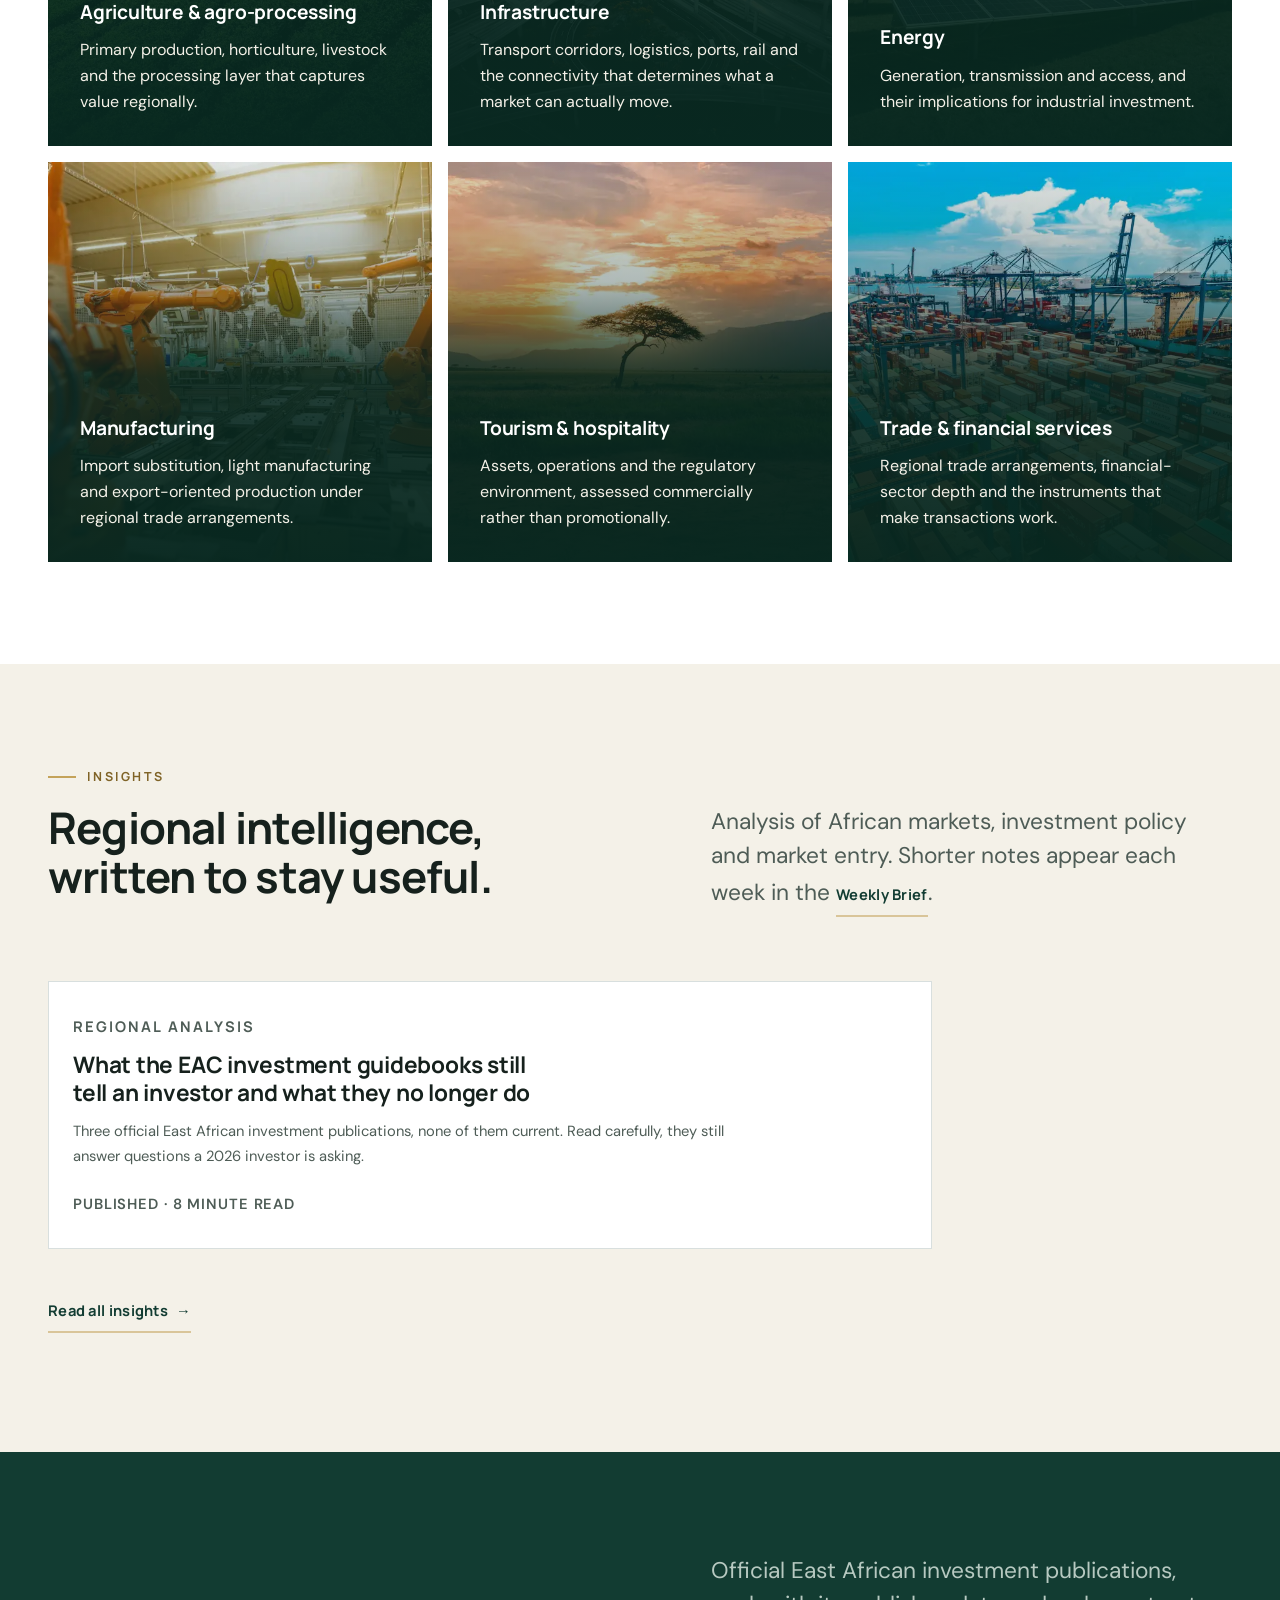
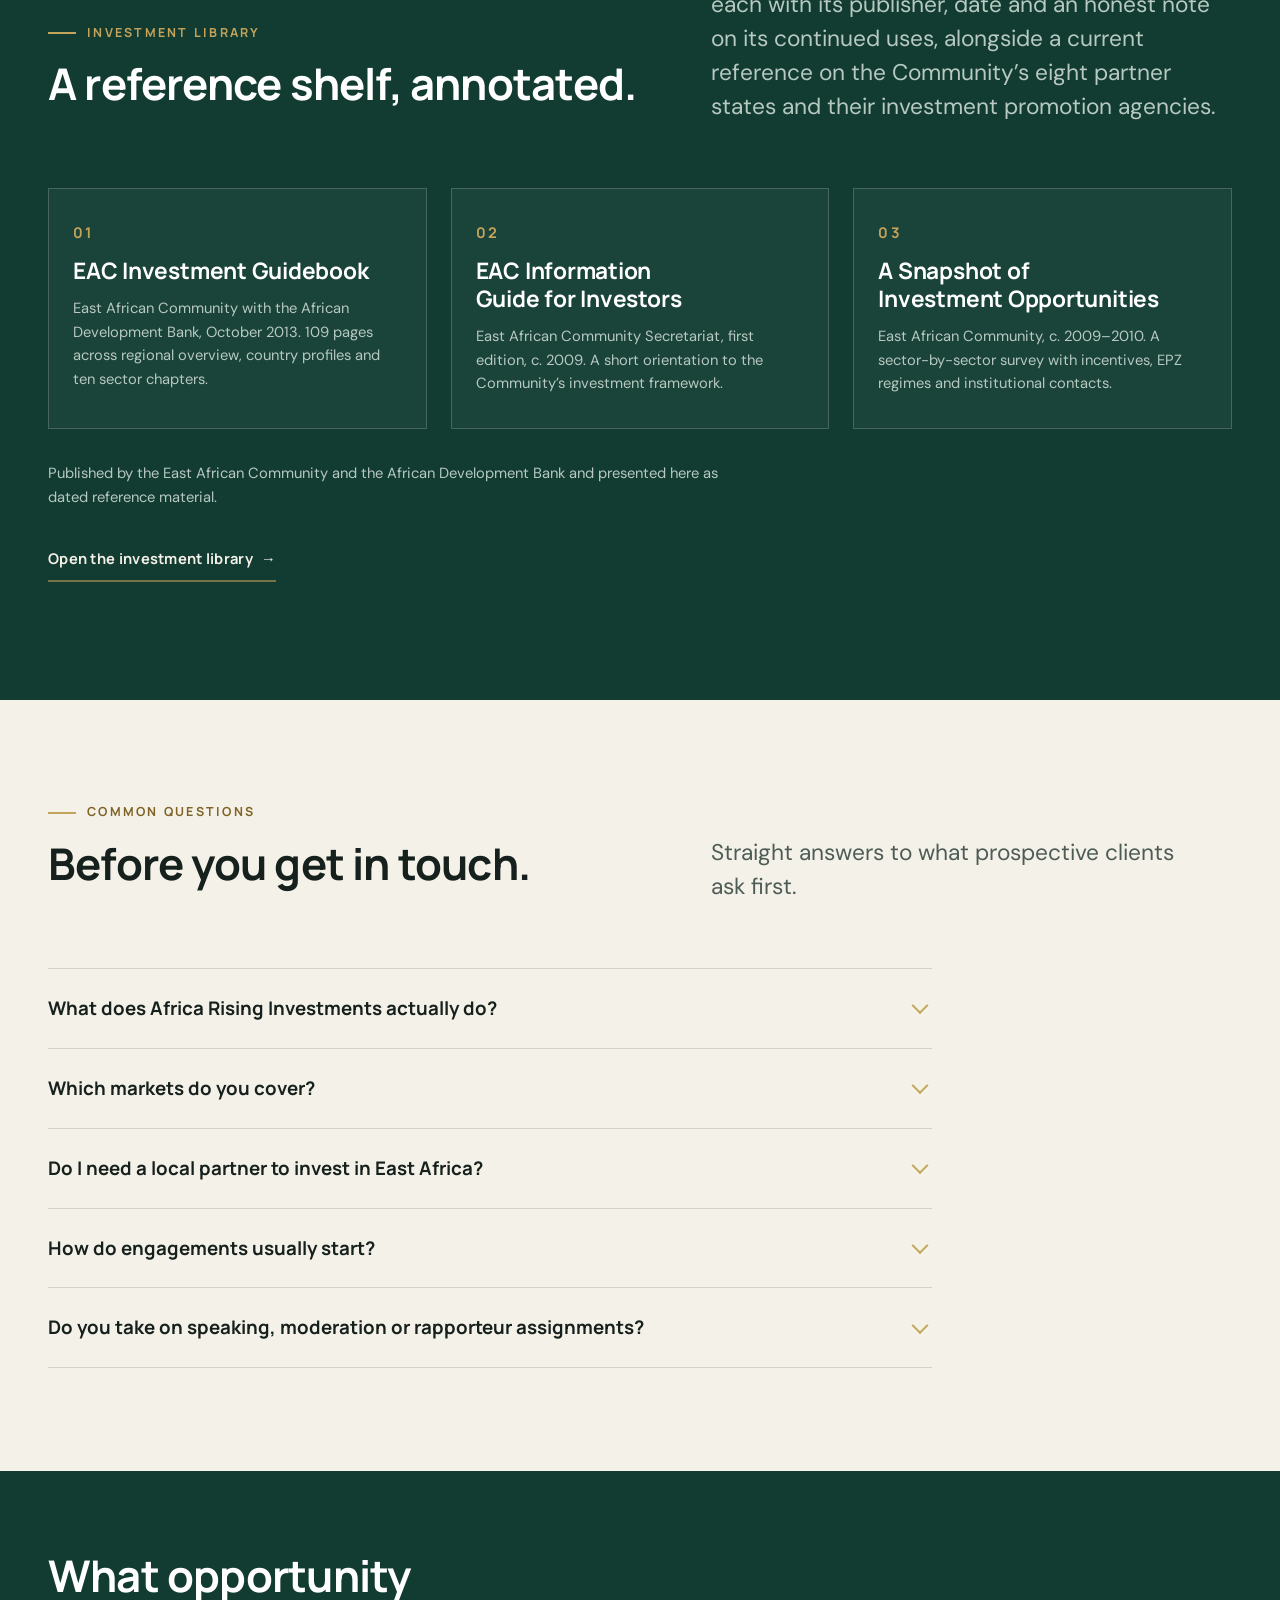
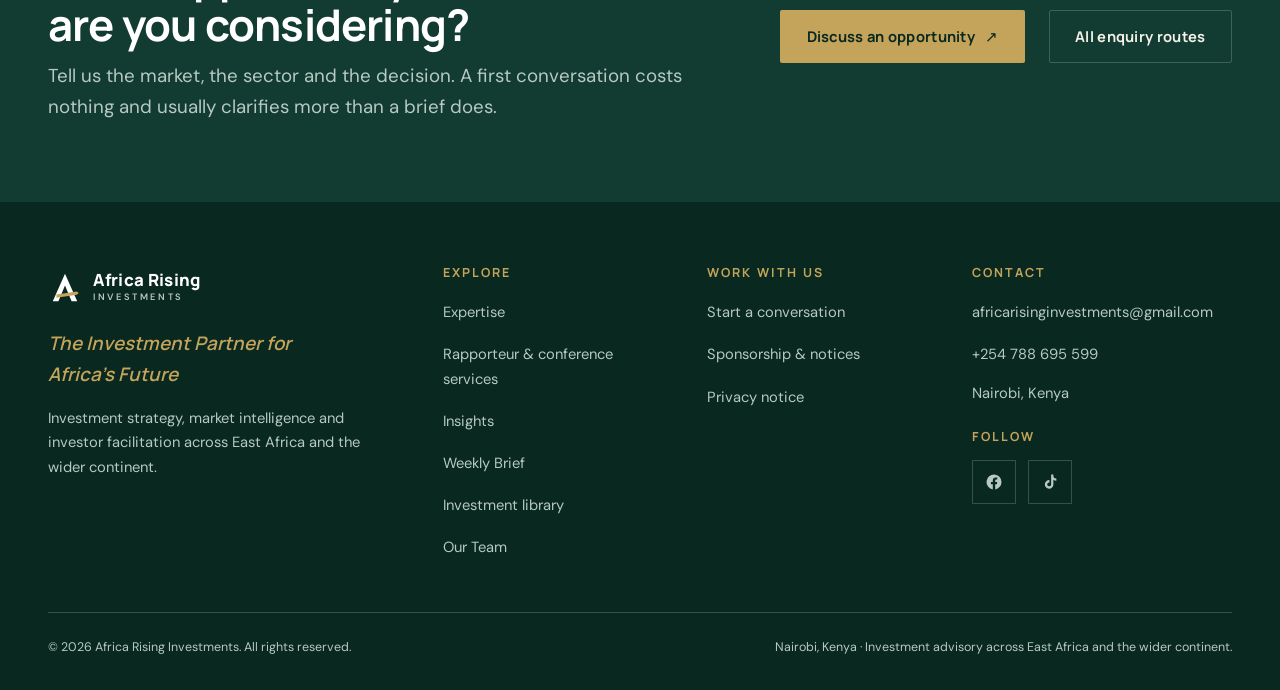
==== commit 5b8ad58a: "Remove team profile from home page; publish Gmail contact address Client instruction: the Robert Bwi" ====
--- a/index.html
+++ b/index.html
@@ -4,15 +4,15 @@
 <meta charset="utf-8">
 <meta name="viewport" content="width=device-width, initial-scale=1">
 <title>Africa Rising Investments | Investment Advisory for African Markets</title>
-<meta name="description" content="Africa-focused investment advisory. Investment strategy, market intelligence, market entry, investor facilitation and investment-climate reform across East Africa. Led by Robert Bwire.">
+<meta name="description" content="Africa-focused investment advisory. Investment strategy, market intelligence, market entry, investor facilitation and investment-climate reform across East Africa.">
 <meta name="theme-color" content="#082820">
-<link rel="canonical" href="https://africarisingwebsite.github.io/Africarisingdesign/">
+<link rel="canonical" href="https://africarisinginvestment.com/">
 <meta property="og:site_name" content="Africa Rising Investments">
 <meta property="og:type" content="website">
 <meta property="og:title" content="Africa Rising Investments | Investment Advisory for African Markets">
-<meta property="og:description" content="Africa-focused investment advisory. Investment strategy, market intelligence, market entry, investor facilitation and investment-climate reform across East Africa. Led by Robert Bwire.">
-<meta property="og:url" content="https://africarisingwebsite.github.io/Africarisingdesign/">
-<meta property="og:image" content="https://africarisingwebsite.github.io/Africarisingdesign/assets/img/og-share.png">
+<meta property="og:description" content="Africa-focused investment advisory. Investment strategy, market intelligence, market entry, investor facilitation and investment-climate reform across East Africa.">
+<meta property="og:url" content="https://africarisinginvestment.com/">
+<meta property="og:image" content="https://africarisinginvestment.com/assets/img/og-share.png">
 <meta property="og:image:width" content="1200">
 <meta property="og:image:height" content="630">
 <meta name="twitter:card" content="summary_large_image">
@@ -39,14 +39,14 @@
 <script type="application/ld+json">{
   "@context": "https://schema.org",
   "@type": "Organization",
-  "@id": "https://africarisingwebsite.github.io/Africarisingdesign/#organization",
+  "@id": "https://africarisinginvestment.com/#organization",
   "name": "Africa Rising Investments",
   "alternateName": "Africa Rising",
   "slogan": "The Investment Partner for Africa's Future",
   "description": "Africa-focused investment advisory: strategy, market intelligence, market entry, investor facilitation and investment-climate reform across East Africa.",
-  "url": "https://africarisingwebsite.github.io/Africarisingdesign/",
-  "logo": "https://africarisingwebsite.github.io/Africarisingdesign/assets/logo/logo-horizontal.svg",
-  "email": "africa@africa.or.ke",
+  "url": "https://africarisinginvestment.com/",
+  "logo": "https://africarisinginvestment.com/assets/logo/logo-horizontal.svg",
+  "email": "africarisinginvestments@gmail.com",
   "telephone": "+254788695599",
   "areaServed": ["Kenya", "East African Community", "Africa"],
   "knowsAbout": ["Investment promotion", "Investment climate reform", "Market entry", "Regional integration", "Investor facilitation"],
@@ -72,7 +72,7 @@
       <a class="site-nav__link" href="insights/">Insights</a>
       <a class="site-nav__link" href="updates/">Weekly Brief</a>
       <a class="site-nav__link" href="library/">Library</a>
-      <a class="site-nav__link" href="about/">About</a>
+      <a class="site-nav__link" href="about/">Our Team</a>
       <a class="site-nav__link" href="contact/">Contact</a>
       <a class="btn btn--gold btn--sm" href="contact/">Start a conversation</a>
     </nav>
@@ -89,7 +89,7 @@
         <h1 id="hero-title">Turning African opportunity into <em>investable strategy.</em></h1>
         <p class="hero__lede">We help investors, institutions and development partners navigate markets, strengthen investment climates and build the partnerships that make investment work.</p>
         <div class="actions hero__actions">
-          <a class="btn btn--gold" href="mailto:africa@africa.or.ke?subject=Discuss%20an%20investment%20opportunity&body=Please%20tell%20us%20briefly%3A%20who%20you%20are%2C%20the%20market%20or%20sector%20you%20are%20looking%20at%2C%20and%20the%20decision%20you%20are%20facing.">Discuss an opportunity <span class="btn__arrow" aria-hidden="true">&#8599;</span></a>
+          <a class="btn btn--gold" href="mailto:africarisinginvestments@gmail.com?subject=Discuss%20an%20investment%20opportunity&body=Please%20tell%20us%20briefly%3A%20who%20you%20are%2C%20the%20market%20or%20sector%20you%20are%20looking%20at%2C%20and%20the%20decision%20you%20are%20facing.">Discuss an opportunity <span class="btn__arrow" aria-hidden="true">&#8599;</span></a>
           <a class="tlink tlink--light" href="#expertise">Explore our expertise <span aria-hidden="true">&rarr;</span></a>
         </div>
       </div>
@@ -250,27 +250,6 @@
     <div class="faq"><details><summary>What does Africa Rising Investments actually do?</summary><div><p>We advise investors, companies, governments and development partners on African markets: assessing whether an opportunity is commercially real, mapping the institutions and approvals a decision depends on, identifying credible partners, and supporting the practical work of entering or expanding in a market. Engagements range from a single research question to a sustained advisory relationship.</p></div></details><details><summary>Which markets do you cover?</summary><div><p>Our core depth is East Africa and the East African Community, which now spans eight partner states. We also work on continent-wide questions where regional comparison is needed, for example when an investor is choosing between East, West and Southern African entry routes.</p></div></details><details><summary>Do I need a local partner to invest in East Africa?</summary><div><p>It depends on the market, the sector and the structure you choose; requirements differ across partner states and change over time. Rather than a general answer, we establish what applies to your specific case, which institutions administer it, and whether a partner is a legal requirement, a practical advantage, or neither.</p></div></details><details><summary>How do engagements usually start?</summary><div><p>With a short conversation about the decision you are facing. That is normally enough to establish whether we can help, what shape the work would take and roughly what it involves. There is no charge for that first conversation.</p></div></details><details><summary>Do you take on speaking, moderation or rapporteur assignments?</summary><div><p>Yes. Rapporteur and conference services are a distinct part of the practice, covering investment conferences, institutional meetings and stakeholder forums.</p></div></details></div>
   </div>
 </section>
-<section class="section section--white" aria-labelledby="team-title">
-  <div class="container">
-    <div class="leadership">
-      <figure class="portrait portrait--photo">
-          <img src="assets/img/robert-bwire.jpg" alt="Robert Bwire, Lead Consultant at Africa Rising Investments" width="192" height="302" loading="lazy" decoding="async">
-          <figcaption>Robert Bwire</figcaption>
-        </figure>
-      <div>
-        <p class="eyebrow">Our team</p>
-        <h2 id="team-title">Robert Bwire</h2>
-        <p class="role">Lead Consultant</p>
-        <p class="lede">An investment strategist and researcher whose work sits where market opportunity meets the institutions that govern it.</p>
-        <p>Robert previously served as Head of Strategy and Research at the Kenya Investment Authority. His work spans investment strategy, research, investment promotion, investor facilitation and investment-climate reform, and he has worked with regional and development-sector institutions across East Africa.</p>
-        <blockquote class="pullquote">Investment decisions improve when regional ambition is matched by market-specific intelligence.</blockquote>
-        <div class="actions">
-          <a class="btn btn--ghost" href="about/">Full profile and experience</a>
-        </div>
-      </div>
-    </div>
-  </div>
-</section>
 <section class="cta-band">
   <div class="container cta-band__inner">
     <div>
@@ -278,7 +257,7 @@
       <p>Tell us the market, the sector and the decision. A first conversation costs nothing and usually clarifies more than a brief does.</p>
     </div>
     <div class="actions">
-      <a class="btn btn--gold" href="mailto:africa@africa.or.ke?subject=Investment%20enquiry">Discuss an opportunity <span class="btn__arrow" aria-hidden="true">&#8599;</span></a>
+      <a class="btn btn--gold" href="mailto:africarisinginvestments@gmail.com?subject=Investment%20enquiry">Discuss an opportunity <span class="btn__arrow" aria-hidden="true">&#8599;</span></a>
       <a class="btn btn--ghost-light" href="contact/">All enquiry routes</a>
     </div>
   </div>
@@ -317,7 +296,7 @@
       <div>
         <h2 id="f-contact">Contact</h2>
         <ul>
-          <li><a href="mailto:africa@africa.or.ke">africa@africa.or.ke</a></li>
+          <li><a href="mailto:africarisinginvestments@gmail.com">africarisinginvestments@gmail.com</a></li>
           <li><a href="tel:+254788695599">+254 788 695 599</a></li>
           <li><span class="small">Nairobi, Kenya</span></li>
         </ul>
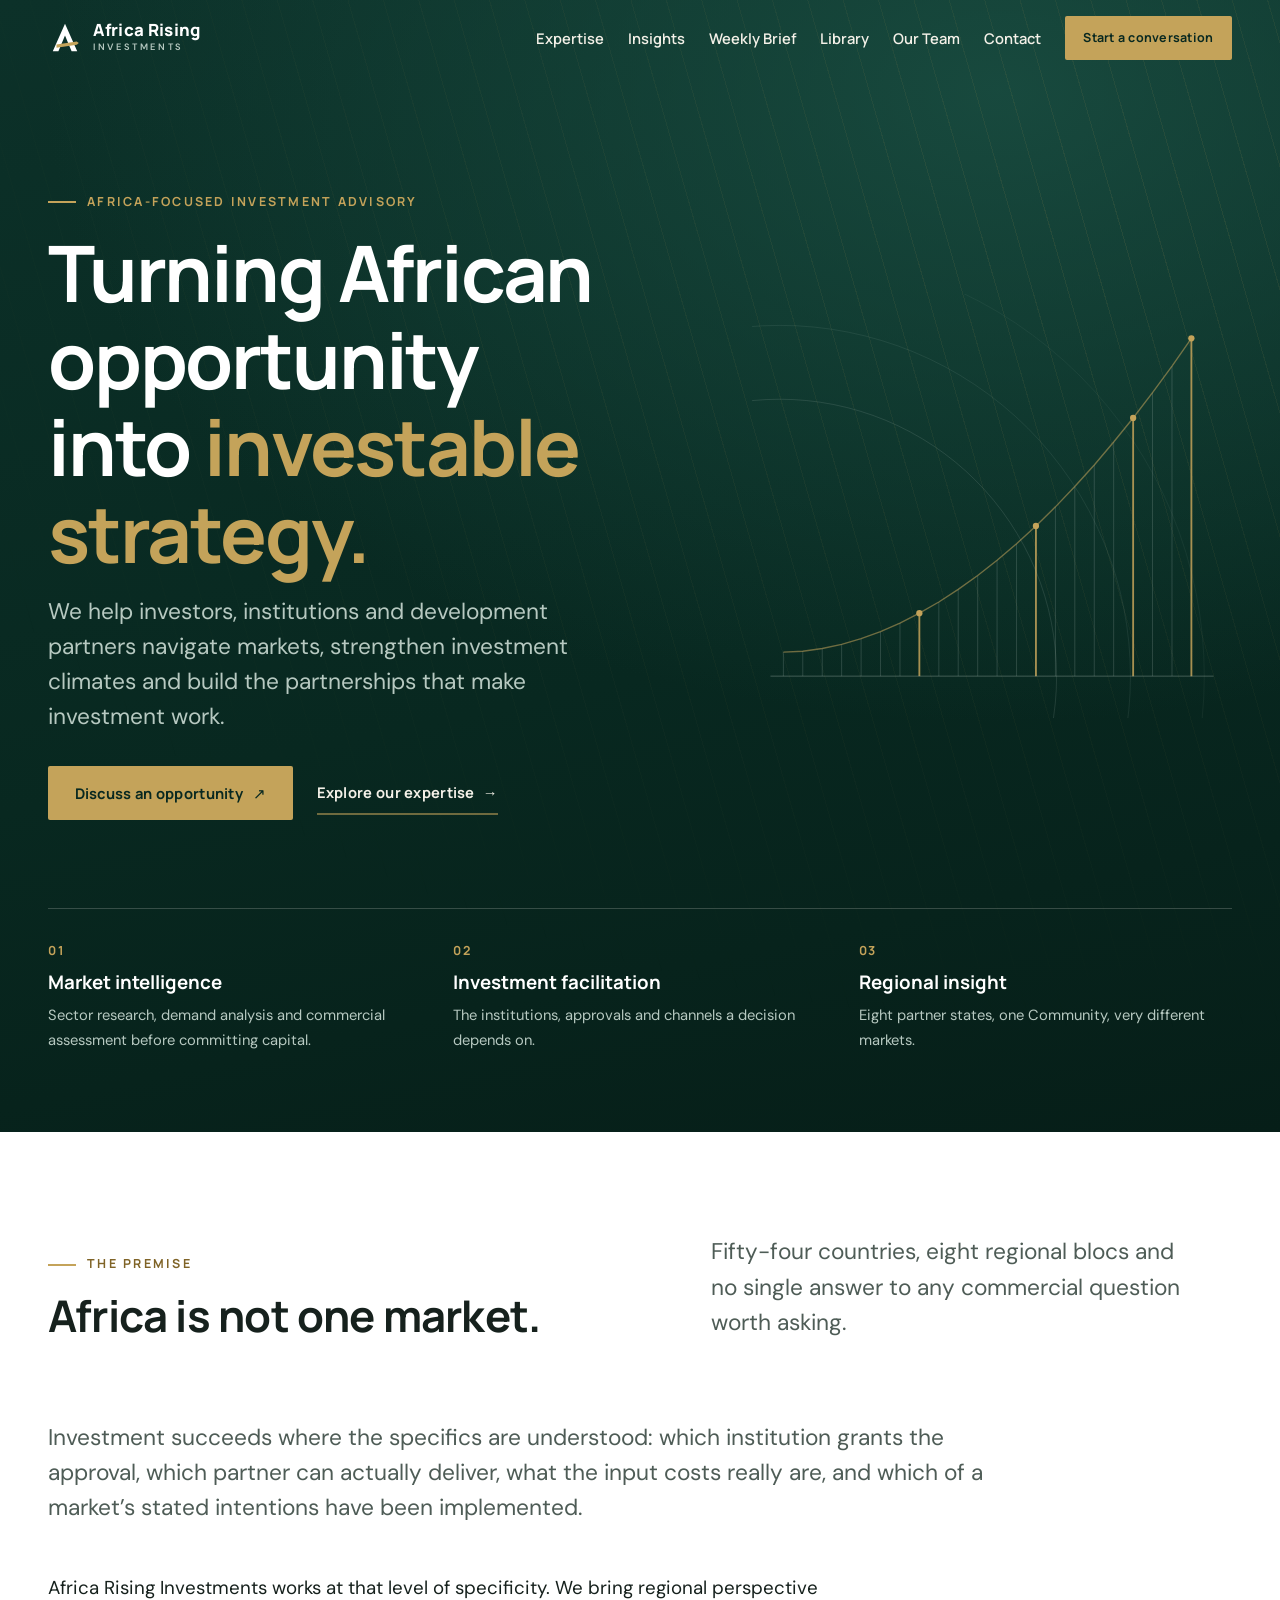
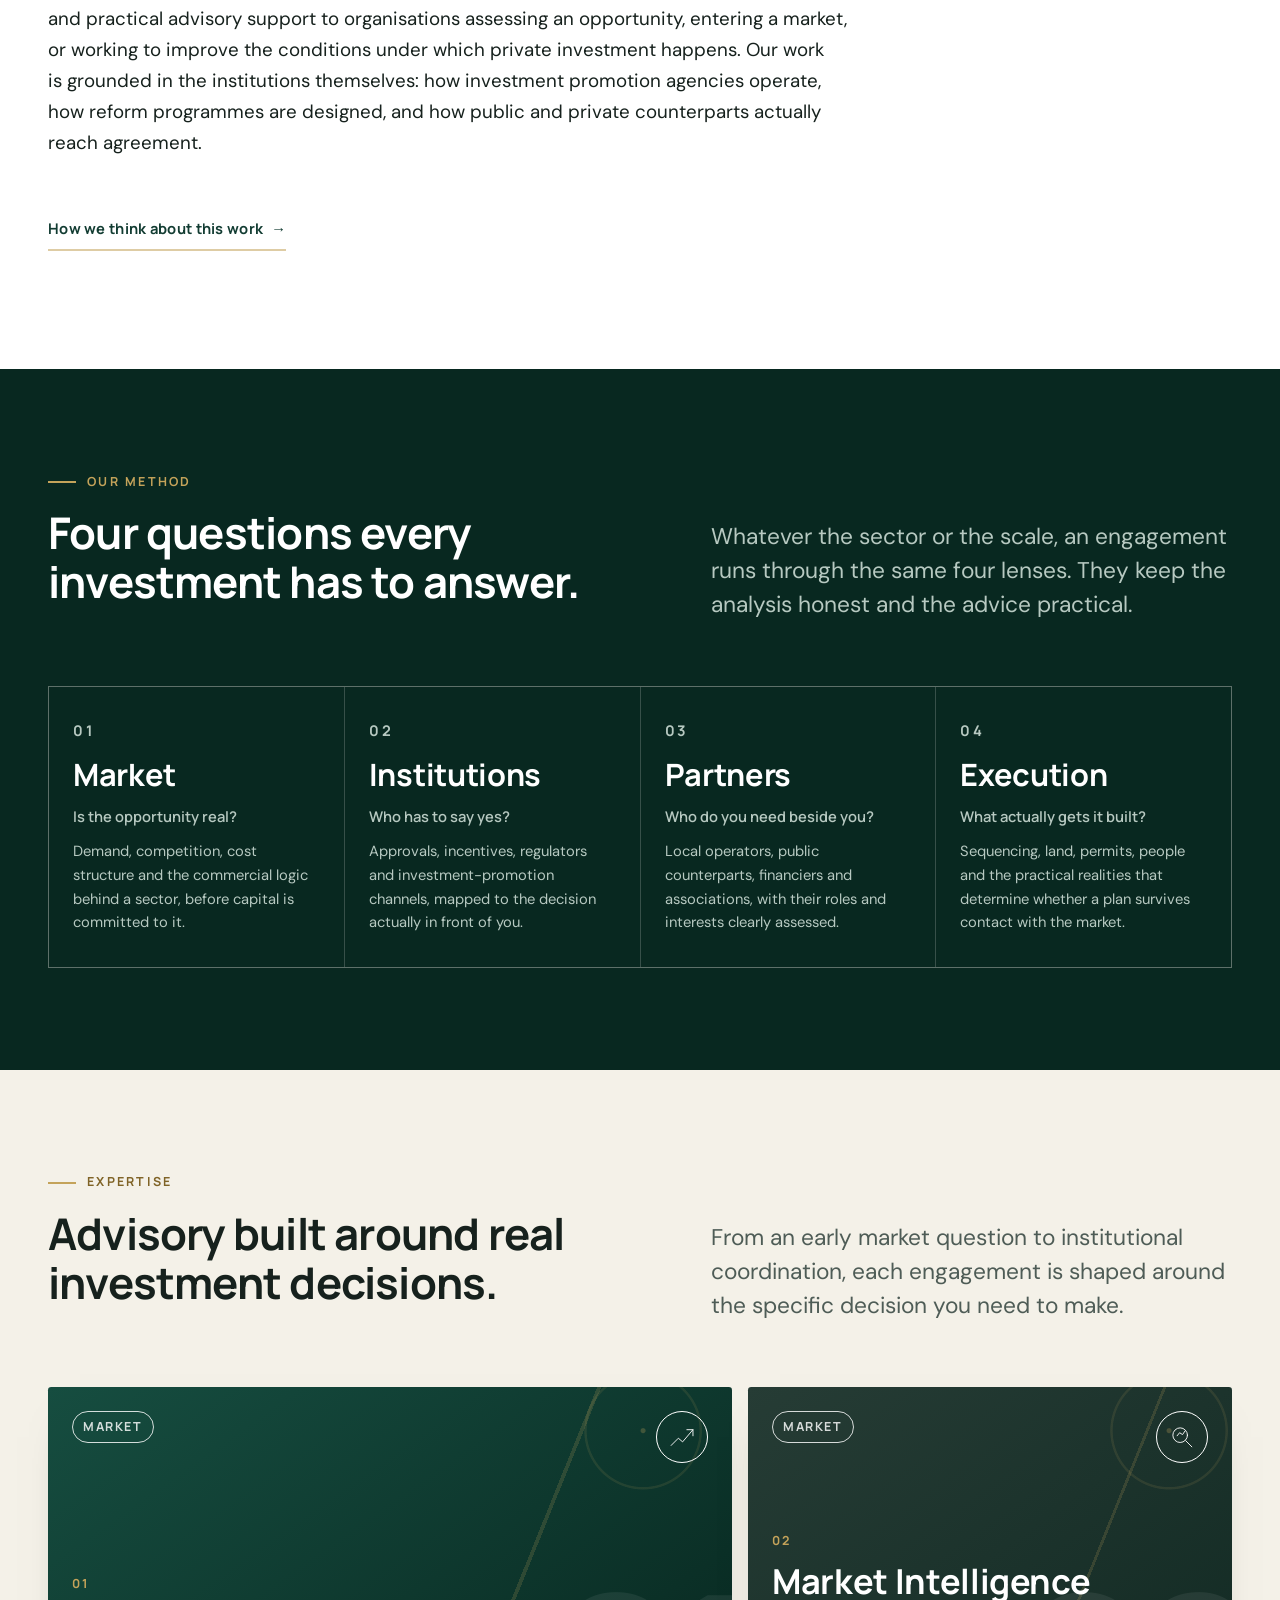
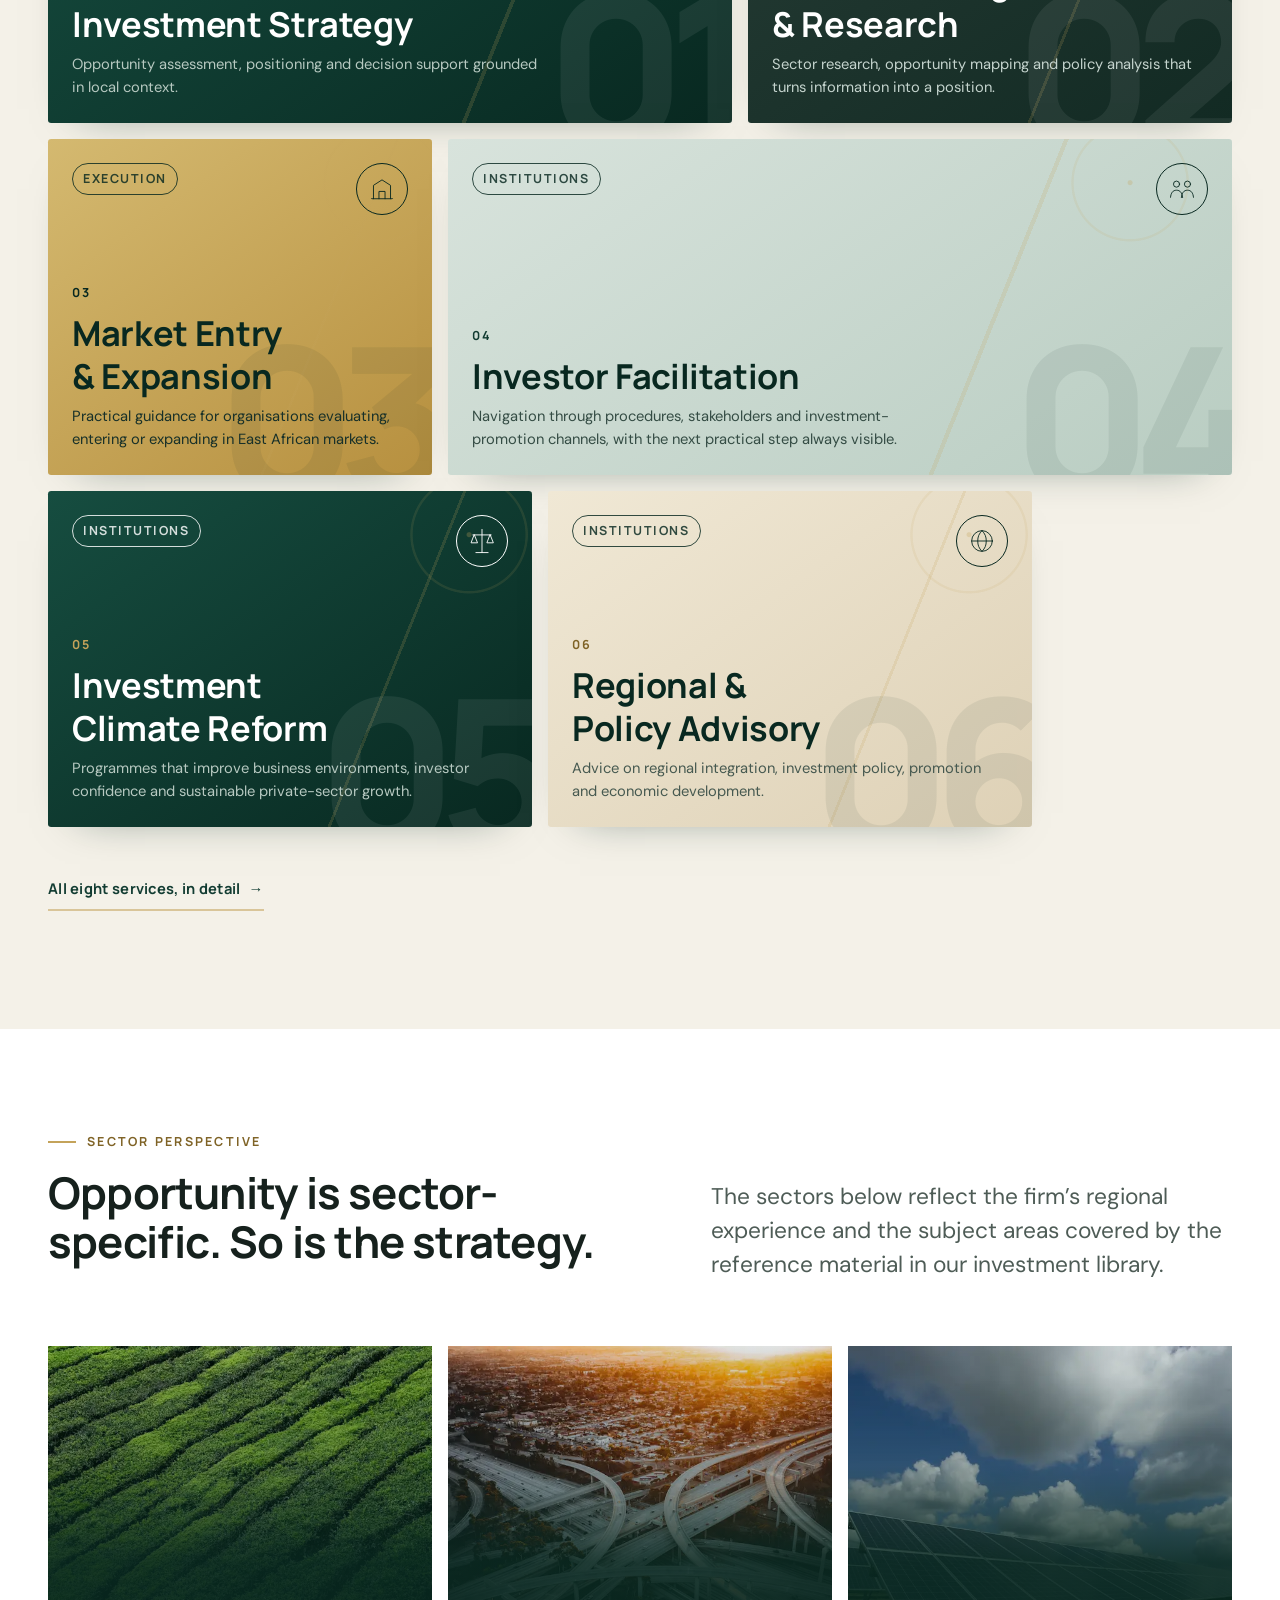
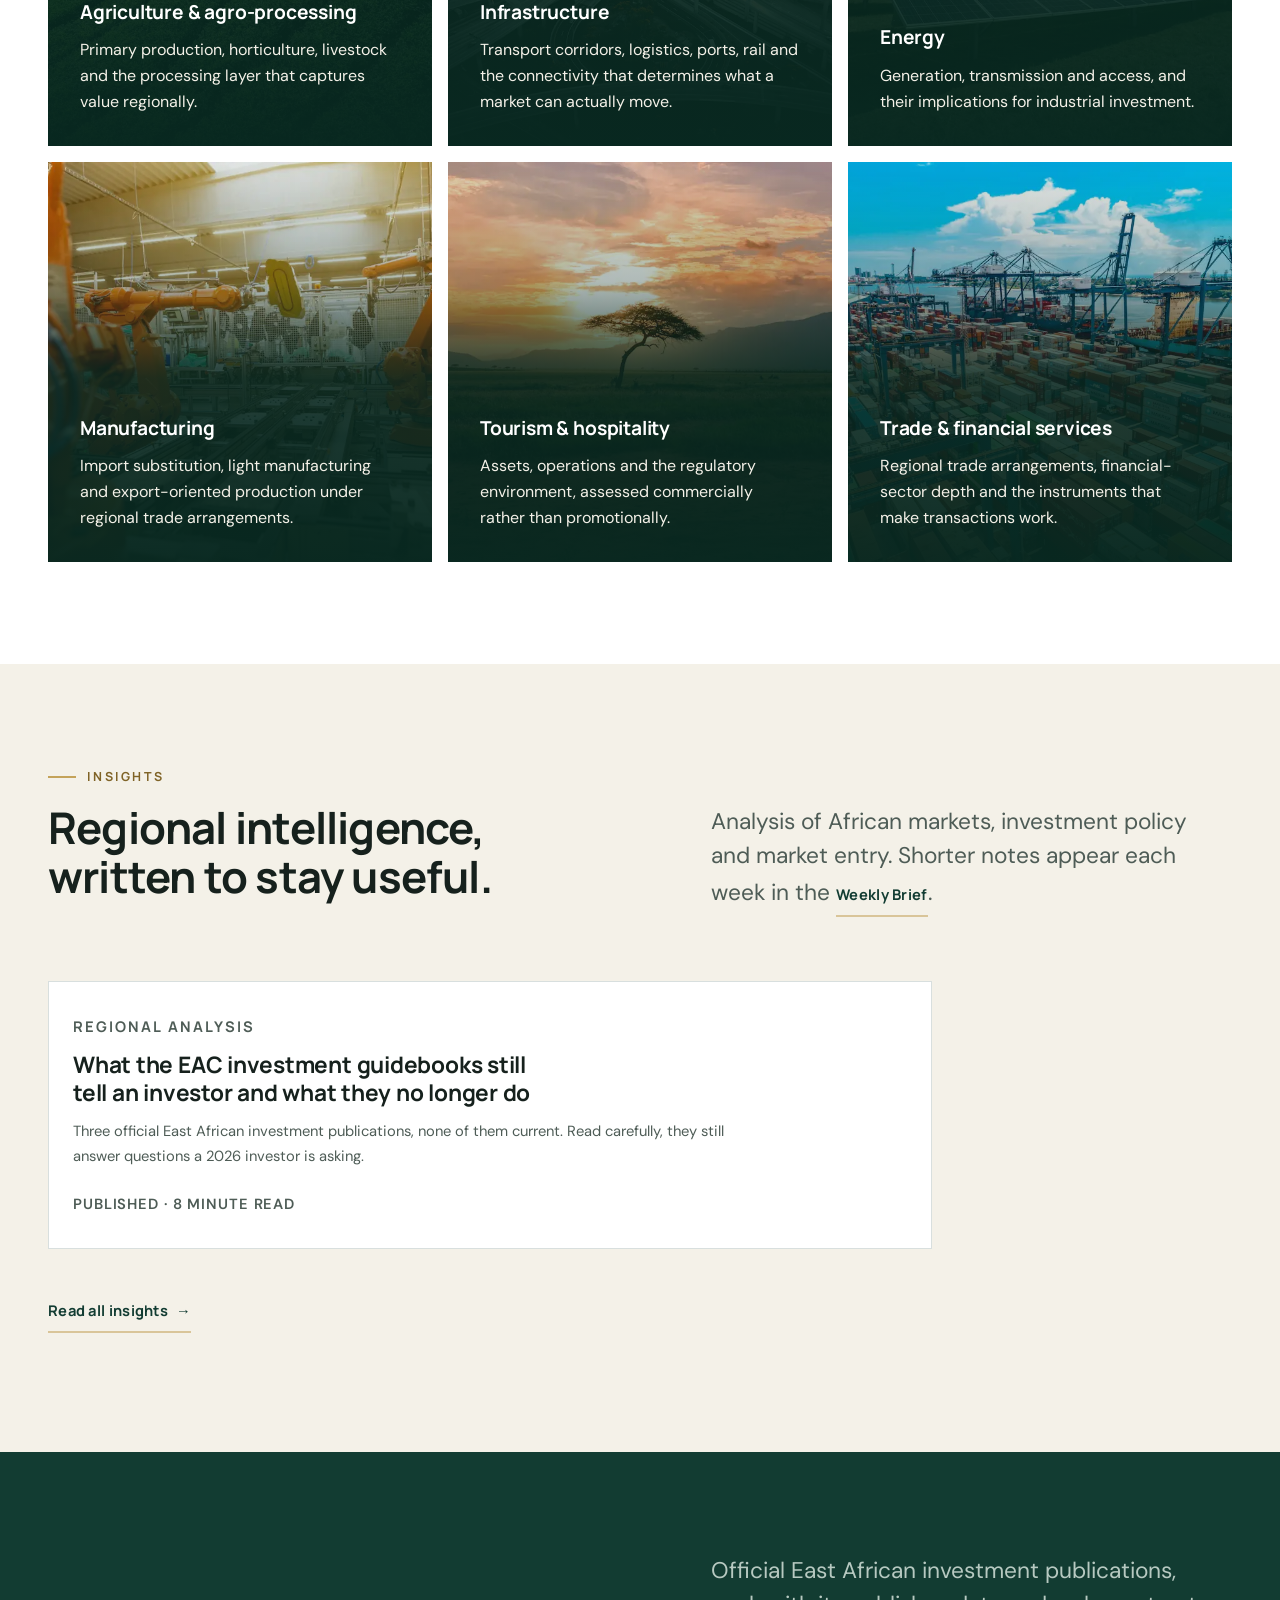
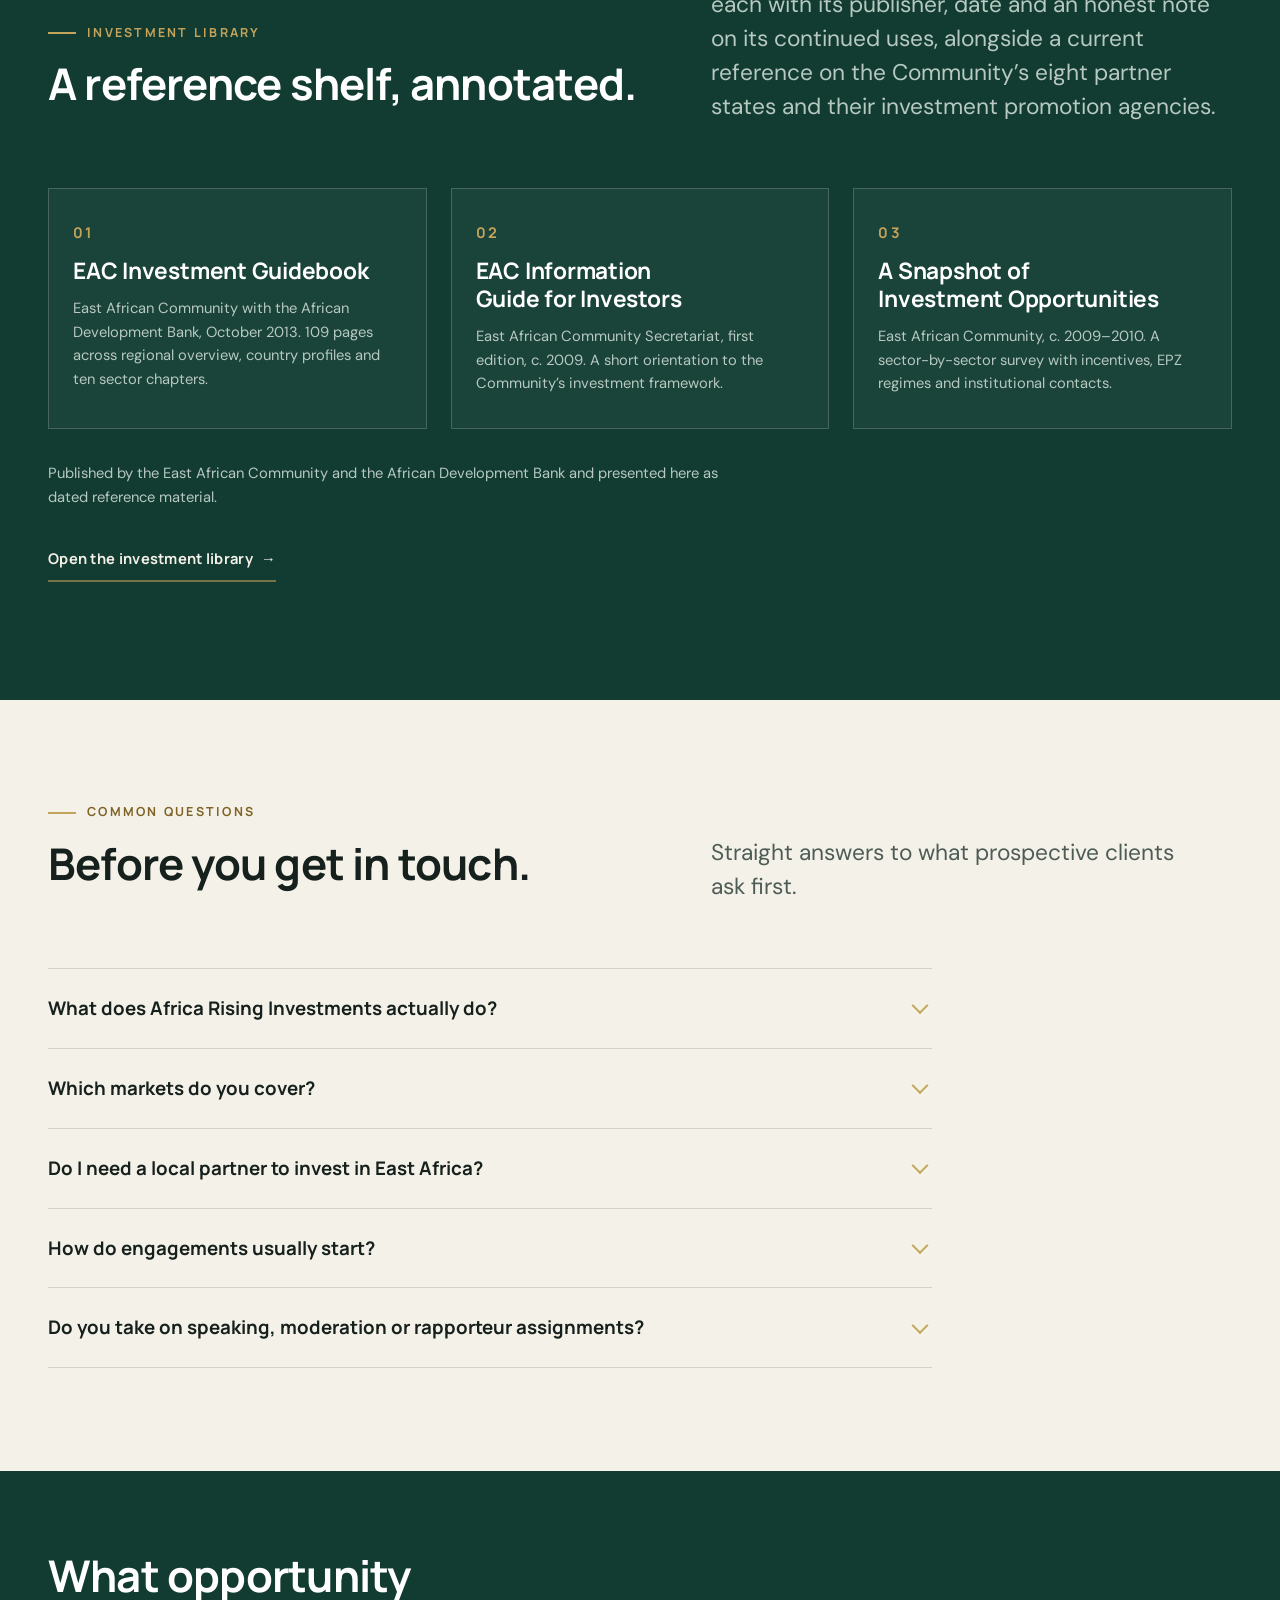
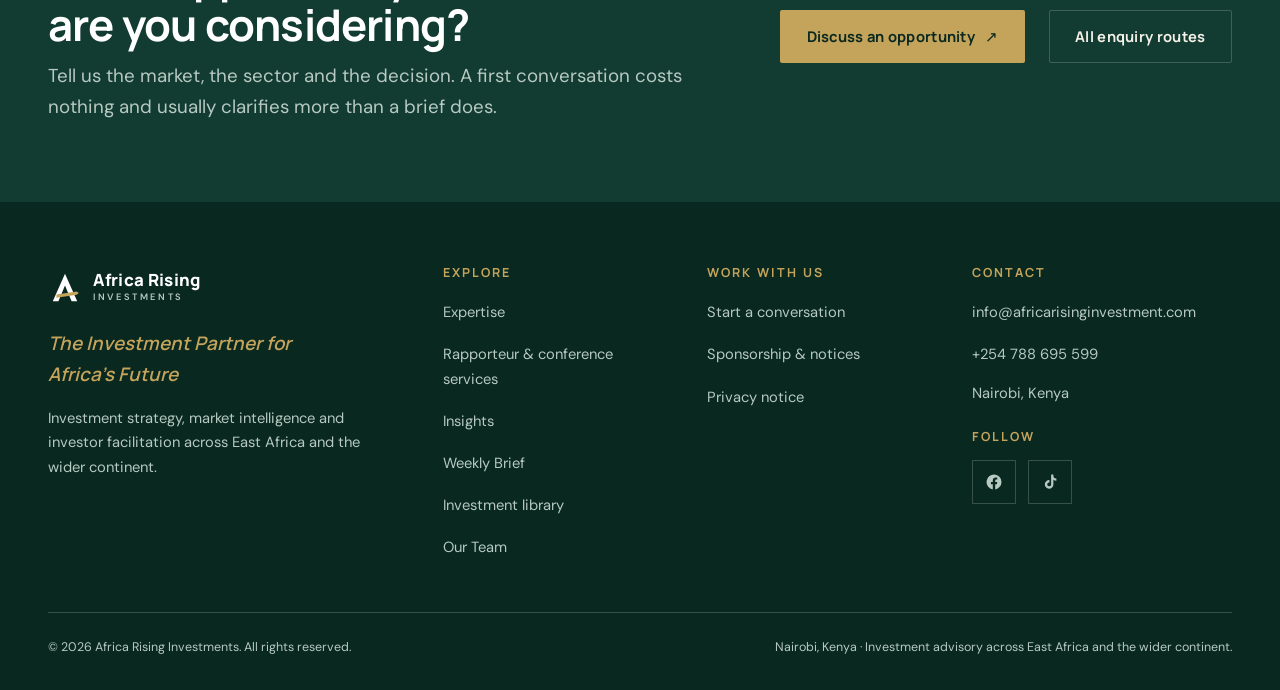
==== commit 1969931a: "Publish company mailbox info@africarisinginvestment.com Zoho Mail is now live on the site's domain. " ====
--- a/index.html
+++ b/index.html
@@ -46,7 +46,7 @@
   "description": "Africa-focused investment advisory: strategy, market intelligence, market entry, investor facilitation and investment-climate reform across East Africa.",
   "url": "https://africarisinginvestment.com/",
   "logo": "https://africarisinginvestment.com/assets/logo/logo-horizontal.svg",
-  "email": "africarisinginvestments@gmail.com",
+  "email": "info@africarisinginvestment.com",
   "telephone": "+254788695599",
   "areaServed": ["Kenya", "East African Community", "Africa"],
   "knowsAbout": ["Investment promotion", "Investment climate reform", "Market entry", "Regional integration", "Investor facilitation"],
@@ -89,7 +89,7 @@
         <h1 id="hero-title">Turning African opportunity into <em>investable strategy.</em></h1>
         <p class="hero__lede">We help investors, institutions and development partners navigate markets, strengthen investment climates and build the partnerships that make investment work.</p>
         <div class="actions hero__actions">
-          <a class="btn btn--gold" href="mailto:africarisinginvestments@gmail.com?subject=Discuss%20an%20investment%20opportunity&body=Please%20tell%20us%20briefly%3A%20who%20you%20are%2C%20the%20market%20or%20sector%20you%20are%20looking%20at%2C%20and%20the%20decision%20you%20are%20facing.">Discuss an opportunity <span class="btn__arrow" aria-hidden="true">&#8599;</span></a>
+          <a class="btn btn--gold" href="mailto:info@africarisinginvestment.com?subject=Discuss%20an%20investment%20opportunity&body=Please%20tell%20us%20briefly%3A%20who%20you%20are%2C%20the%20market%20or%20sector%20you%20are%20looking%20at%2C%20and%20the%20decision%20you%20are%20facing.">Discuss an opportunity <span class="btn__arrow" aria-hidden="true">&#8599;</span></a>
           <a class="tlink tlink--light" href="#expertise">Explore our expertise <span aria-hidden="true">&rarr;</span></a>
         </div>
       </div>
@@ -257,7 +257,7 @@
       <p>Tell us the market, the sector and the decision. A first conversation costs nothing and usually clarifies more than a brief does.</p>
     </div>
     <div class="actions">
-      <a class="btn btn--gold" href="mailto:africarisinginvestments@gmail.com?subject=Investment%20enquiry">Discuss an opportunity <span class="btn__arrow" aria-hidden="true">&#8599;</span></a>
+      <a class="btn btn--gold" href="mailto:info@africarisinginvestment.com?subject=Investment%20enquiry">Discuss an opportunity <span class="btn__arrow" aria-hidden="true">&#8599;</span></a>
       <a class="btn btn--ghost-light" href="contact/">All enquiry routes</a>
     </div>
   </div>
@@ -296,7 +296,7 @@
       <div>
         <h2 id="f-contact">Contact</h2>
         <ul>
-          <li><a href="mailto:africarisinginvestments@gmail.com">africarisinginvestments@gmail.com</a></li>
+          <li><a href="mailto:info@africarisinginvestment.com">info@africarisinginvestment.com</a></li>
           <li><a href="tel:+254788695599">+254 788 695 599</a></li>
           <li><span class="small">Nairobi, Kenya</span></li>
         </ul>
